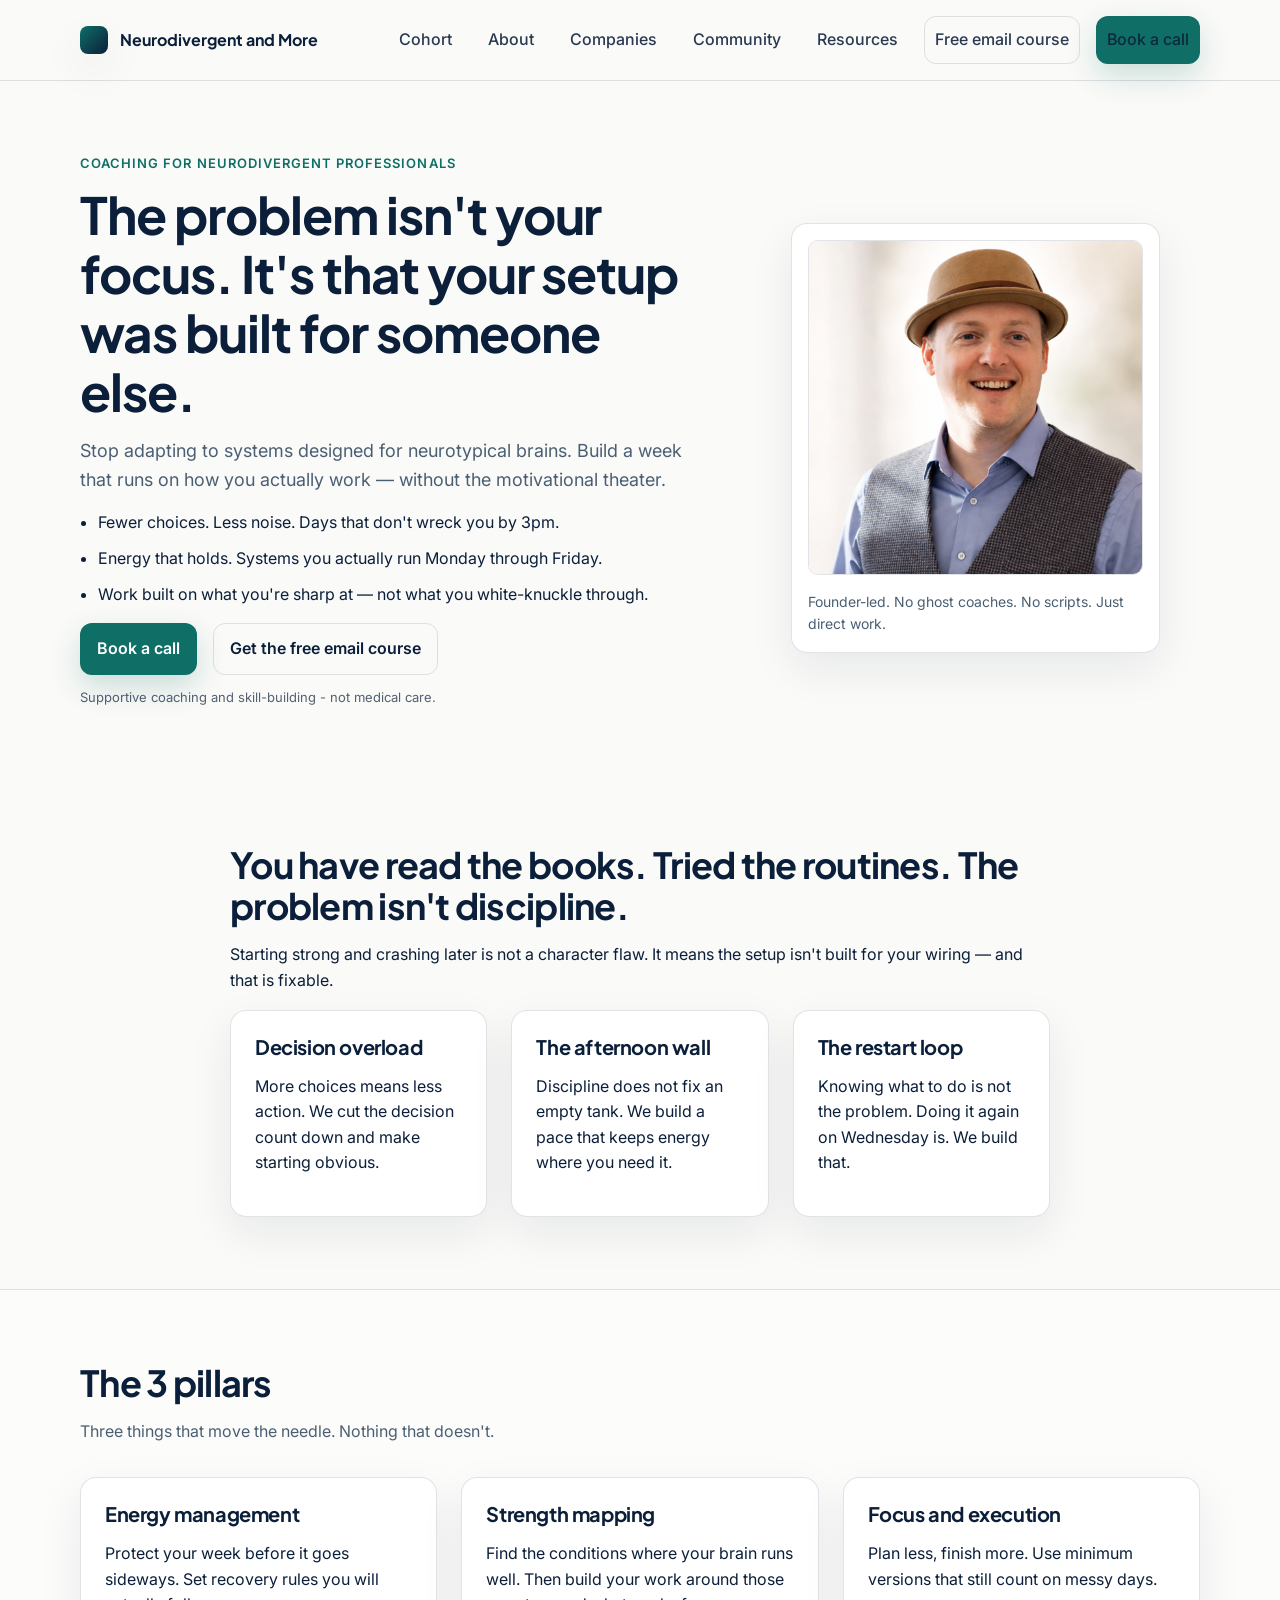
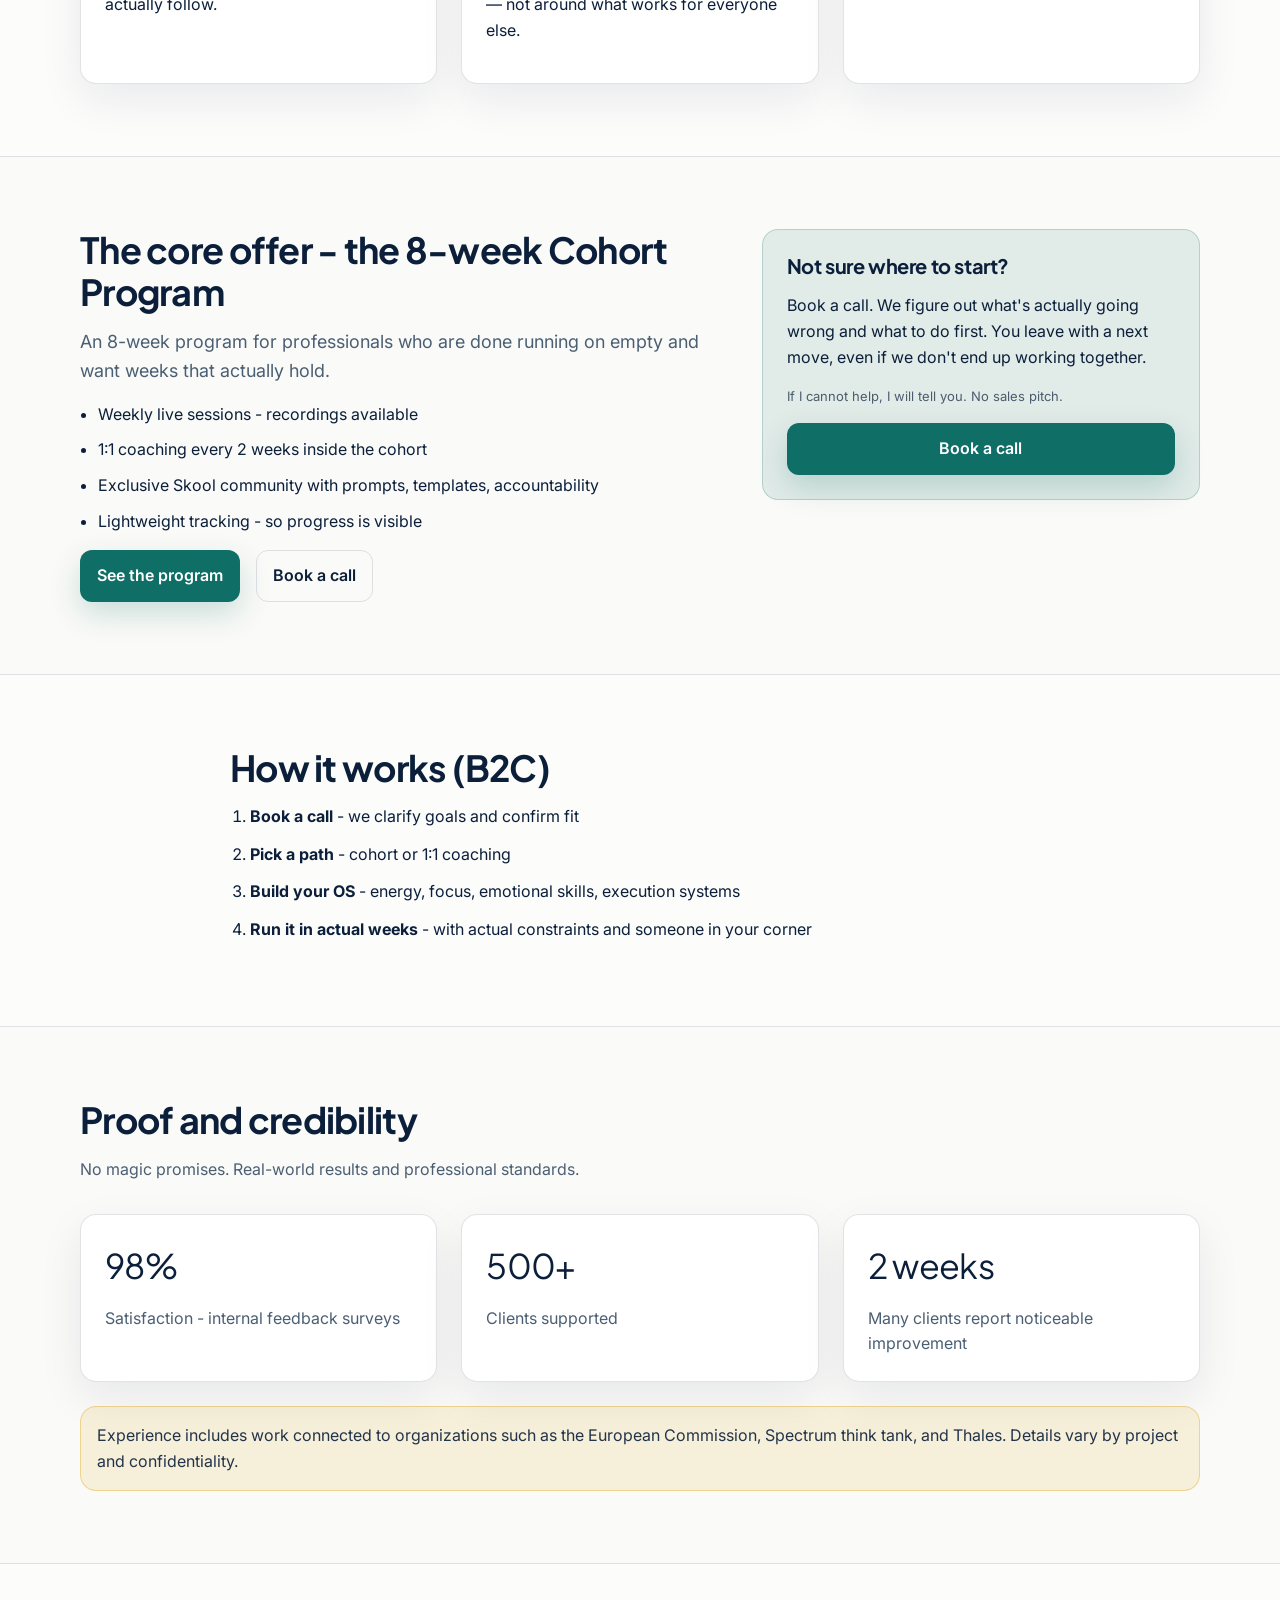
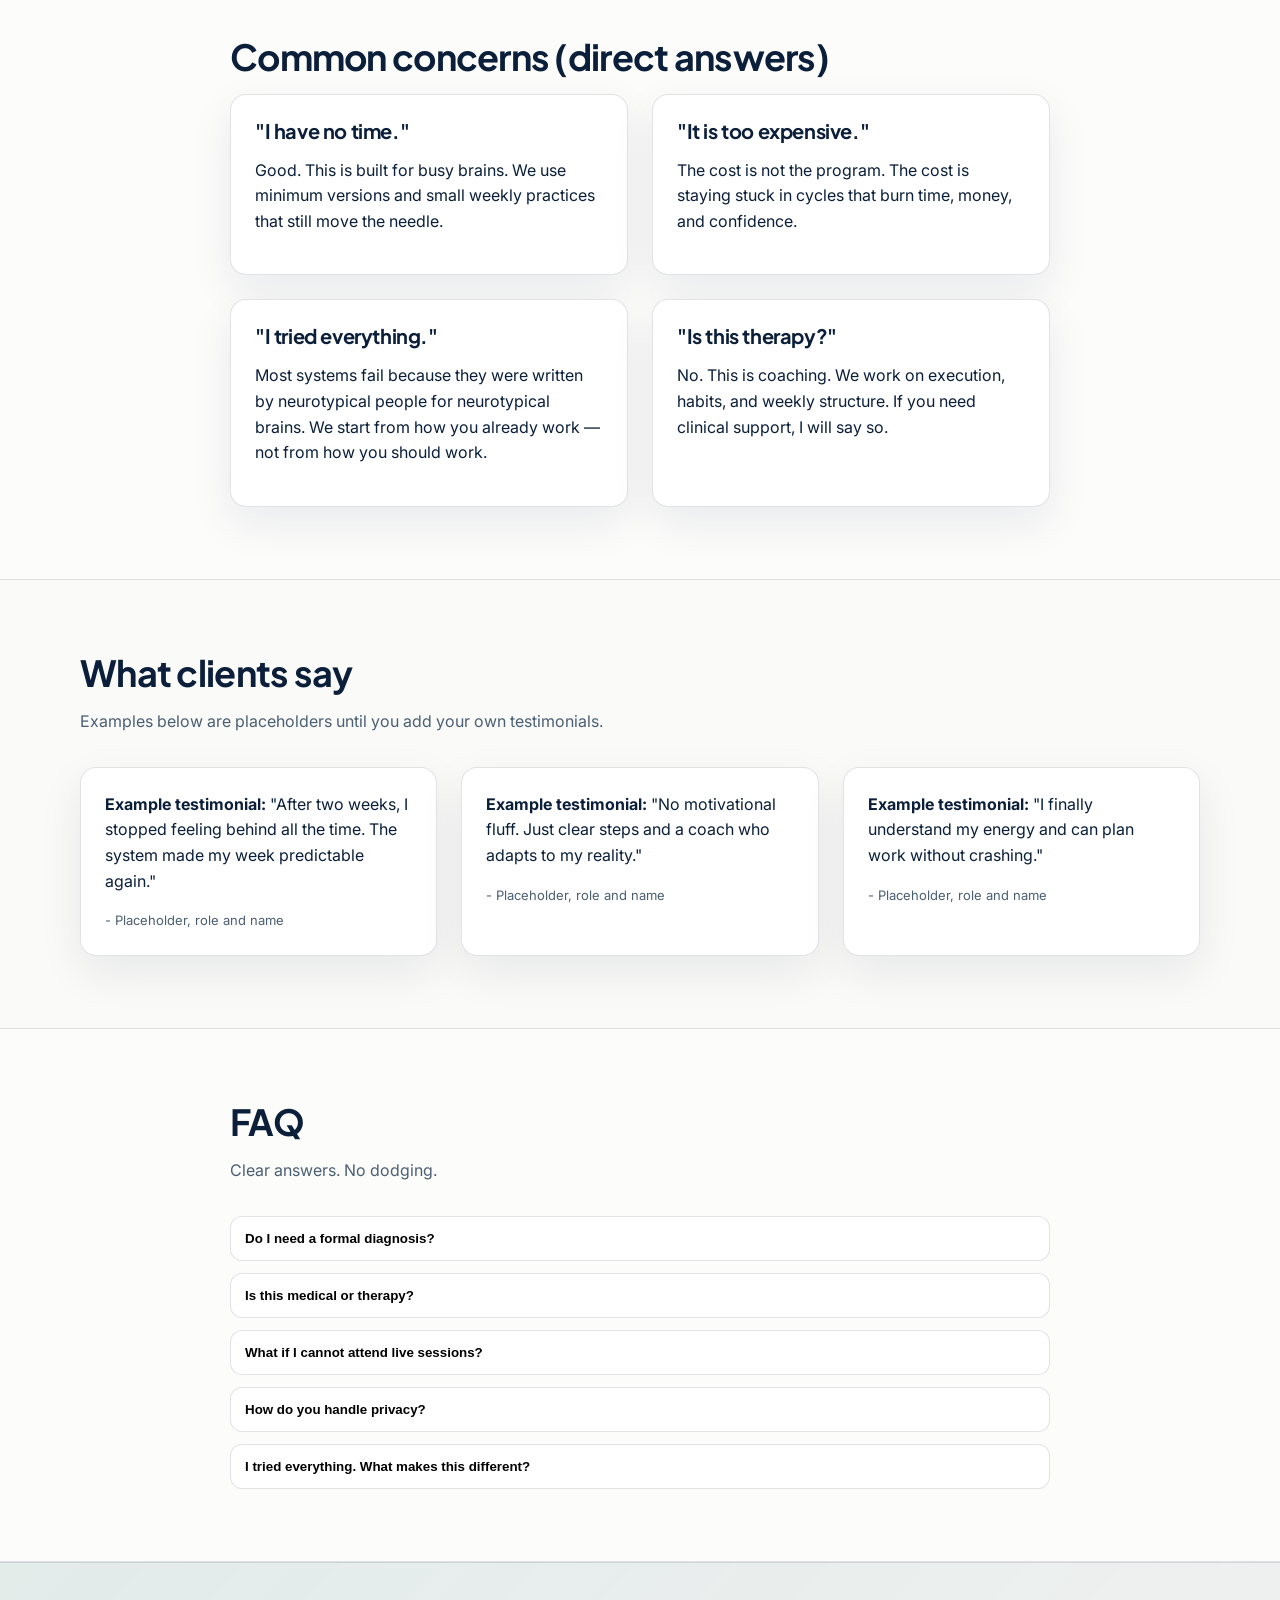
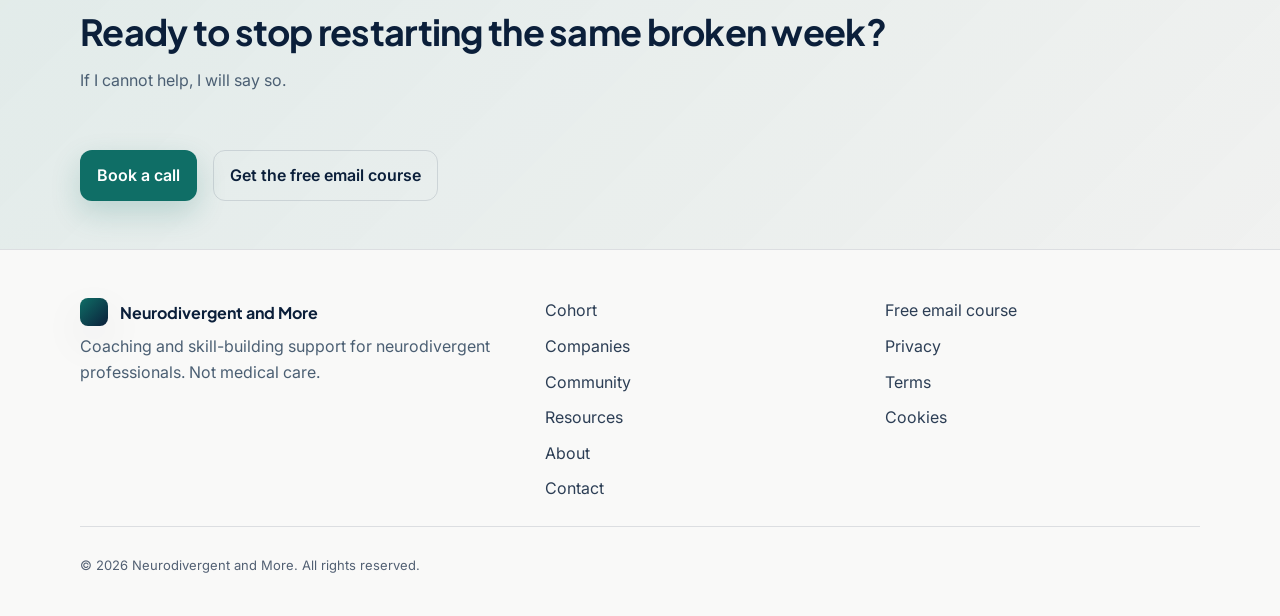
==== index.html @ ce0e028e "bad text" ====
<!doctype html>
<html lang="en">
<head>
  <meta charset="utf-8" />
  <meta name="viewport" content="width=device-width, initial-scale=1" />
  <title>Neurodivergent and More - Coaching for neurodivergent professionals who are done running on empty</title>
  <meta name="description" content="Coaching for neurodivergent professionals. Practical coaching for ADHD and neurodivergent professionals. Stop restarting the same broken week." />

  <meta property="og:title" content="Neurodivergent and More - Coaching for neurodivergent professionals who are done running on empty" />
  <meta property="og:description" content="Coaching for neurodivergent professionals. Practical coaching for ADHD and neurodivergent professionals. Stop restarting the same broken week." />
  <meta property="og:type" content="website" />
  <meta property="og:url" content="https://YOUR_BRAND_DOMAIN.com/" />
  <meta property="og:image" content="https://YOUR_BRAND_DOMAIN.com/assets/og-image.jpg" />

  <link rel="icon" href="/assets/favicon.ico" />
  <link rel="preconnect" href="https://fonts.googleapis.com" />
  <link rel="preconnect" href="https://fonts.gstatic.com" crossorigin />
  <link href="https://fonts.googleapis.com/css2?family=Inter:wght@400;500;600&family=Plus+Jakarta+Sans:wght@600;700&display=swap" rel="stylesheet" />
  <link rel="stylesheet" href="/assets/styles.css" />
  <meta name="keywords" content="neurodivergent coaching, ADHD coaching program, executive function coaching, neurodiversity at work" />
</head>

<body>
  <a class="skip-link" href="#main">Skip to content</a>
<header class="site-header">
    <nav class="nav container" aria-label="Primary">
      <a class="brand" href="/index.html">
        <span class="brand-mark" aria-hidden="true"></span>
        <span class="brand-text">Neurodivergent and More</span>
      </a>

      <button class="nav-toggle" type="button" aria-expanded="false" aria-controls="nav-menu">
        <span class="sr-only">Open menu</span>
        <span class="nav-toggle-bars" aria-hidden="true"></span>
      </button>

      <div class="nav-menu" id="nav-menu">
        <a  href="/program.html">Cohort</a>
        <a  href="/about.html">About</a>
        <a  href="/companies.html">Companies</a>
        <a  href="/community.html">Community</a>
        <a  href="/resources.html">Resources</a>
        <a class="btn btn-ghost" href="/free-course.html">Free email course</a>
        <a class="btn btn-primary" href="/contact.html">Book a call</a>
      </div>
    </nav>
  </header>

  <main id="main">
    <section class="hero">
      <div class="container hero-grid">
        <div class="hero-copy">
          <p class="eyebrow">Coaching for neurodivergent professionals</p>
          <h1>The problem isn't your focus. It's that your setup was built for someone else.</h1>
          <p class="lead">
            Stop adapting to systems designed for neurotypical brains.
Build a week that runs on how you actually work — without the motivational theater.
          </p>

          <ul class="checklist">
            <li>Fewer choices. Less noise. Days that don't wreck you by 3pm.</li>
            <li>Energy that holds. Systems you actually run Monday through Friday.</li>
            <li>Work built on what you're sharp at — not what you white-knuckle through.</li>
          </ul>

          <div class="cta-row">
            <a class="btn btn-primary" href="/contact.html">Book a call</a>
            <a class="btn btn-ghost" href="/free-course.html">Get the free email course</a>
          </div>

          <p class="fineprint">
            Supportive coaching and skill-building - not medical care.
          </p>
        </div>

        <div class="hero-media">
          <figure class="founder-card">
            <img src="/assets/founder.png" alt="Founder of Neurodivergent and More" loading="lazy" width="1200" height="900" />
            <figcaption>
              Founder-led. No ghost coaches. No scripts. Just direct work.
            </figcaption>
          </figure>
        </div>
      </div>
    </section>

    <section class="section">
      <div class="container narrow">
        <h2>You have read the books. Tried the routines. The problem isn't discipline.</h2>
        <p>
          Starting strong and crashing later is not a character flaw.
It means the setup isn't built for your wiring — and that is fixable.
        </p>

        <div class="grid-3">
          <div class="card">
            <h3>Decision overload</h3>
            <p>More choices means less action. We cut the decision count down and make starting obvious.</p>
          </div>
          <div class="card">
            <h3>The afternoon wall</h3>
            <p>Discipline does not fix an empty tank. We build a pace that keeps energy where you need it.</p>
          </div>
          <div class="card">
            <h3>The restart loop</h3>
            <p>Knowing what to do is not the problem. Doing it again on Wednesday is. We build that.</p>
          </div>
        </div>
      </div>
    </section>

    <section class="section alt">
      <div class="container">
        <div class="section-head">
          <h2>The 3 pillars</h2>
          <p class="muted">Three things that move the needle. Nothing that doesn't.</p>
        </div>

        <div class="grid-3">
          <div class="card">
            <h3>Energy management</h3>
            <p>Protect your week before it goes sideways. Set recovery rules you will actually follow.</p>
          </div>
          <div class="card">
            <h3>Strength mapping</h3>
            <p>Find the conditions where your brain runs well. Then build your work around those — not around what works for everyone else.</p>
          </div>
          <div class="card">
            <h3>Focus and execution</h3>
            <p>Plan less, finish more. Use minimum versions that still count on messy days.</p>
          </div>
        </div>
      </div>
    </section>

    <section class="section">
      <div class="container">
        <div class="split">
          <div>
            <h2>The core offer - the 8-week Cohort Program</h2>
            <p class="lead">
              An 8-week program for professionals who are done running on empty and want weeks that actually hold.
            </p>
            <ul class="bullets">
              <li>Weekly live sessions - recordings available</li>
              <li>1:1 coaching every 2 weeks inside the cohort</li>
              <li>Exclusive Skool community with prompts, templates, accountability</li>
              <li>Lightweight tracking - so progress is visible</li>
            </ul>
            <div class="cta-row">
              <a class="btn btn-primary" href="/program.html">See the program</a>
              <a class="btn btn-ghost" href="/contact.html">Book a call</a>
            </div>
          </div>

          <div class="callout">
            <h3>Not sure where to start?</h3>
            <p>
              Book a call. We figure out what's actually going wrong and what to do first. You leave with a next move, even if we don't end up working together.
            </p>
            <p class="fineprint">If I cannot help, I will tell you. No sales pitch.</p>
            <a class="btn btn-primary btn-full" href="/contact.html">Book a call</a>
          </div>
        </div>
      </div>
    </section>

    <section class="section alt">
      <div class="container narrow">
        <h2>How it works (B2C)</h2>
        <ol class="steps">
          <li><strong>Book a call</strong> - we clarify goals and confirm fit</li>
          <li><strong>Pick a path</strong> - cohort or 1:1 coaching</li>
          <li><strong>Build your OS</strong> - energy, focus, emotional skills, execution systems</li>
          <li><strong>Run it in actual weeks</strong> - with actual constraints and someone in your corner</li>
        </ol>
      </div>
    </section>

    <section class="section">
      <div class="container">
        <div class="section-head">
          <h2>Proof and credibility</h2>
          <p class="muted">No magic promises. Real-world results and professional standards.</p>
        </div>

        <div class="stats">
          <div class="stat">
            <div class="stat-number">98%</div>
            <div class="stat-label">Satisfaction - internal feedback surveys</div>
          </div>
          <div class="stat">
            <div class="stat-number">500+</div>
            <div class="stat-label">Clients supported</div>
          </div>
          <div class="stat">
            <div class="stat-number">2 weeks</div>
            <div class="stat-label">Many clients report noticeable improvement</div>
          </div>
        </div>

        <div class="notice">
          Experience includes work connected to organizations such as the European Commission, Spectrum think tank, and Thales.
          Details vary by project and confidentiality.
        </div>
      </div>
    </section>

    <section class="section alt">
      <div class="container narrow">
        <h2>Common concerns (direct answers)</h2>

        <div class="grid-2">
          <div class="card">
            <h3>"I have no time."</h3>
            <p>
              Good. This is built for busy brains. We use minimum versions and small weekly practices that still move the needle.
            </p>
          </div>
          <div class="card">
            <h3>"It is too expensive."</h3>
            <p>
              The cost is not the program. The cost is staying stuck in cycles that burn time, money, and confidence.
            </p>
          </div>
          <div class="card">
            <h3>"I tried everything."</h3>
            <p>
              Most systems fail because they were written by neurotypical people for neurotypical brains. We start from how you already work — not from how you should work.
            </p>
          </div>
          <div class="card">
            <h3>"Is this therapy?"</h3>
            <p>
              No. This is coaching. We work on execution, habits, and weekly structure. If you need clinical support, I will say so.
            </p>
          </div>
        </div>
      </div>
    </section>

    <section class="section">
      <div class="container">
        <div class="section-head">
          <h2>What clients say</h2>
          <p class="muted">Examples below are placeholders until you add your own testimonials.</p>
        </div>

        <div class="testimonials">
          <blockquote class="quote">
            <p><strong>Example testimonial:</strong> "After two weeks, I stopped feeling behind all the time. The system made my week predictable again."</p>
            <footer>- Placeholder, role and name</footer>
          </blockquote>
          <blockquote class="quote">
            <p><strong>Example testimonial:</strong> "No motivational fluff. Just clear steps and a coach who adapts to my reality."</p>
            <footer>- Placeholder, role and name</footer>
          </blockquote>
          <blockquote class="quote">
            <p><strong>Example testimonial:</strong> "I finally understand my energy and can plan work without crashing."</p>
            <footer>- Placeholder, role and name</footer>
          </blockquote>
        </div>
      </div>
    </section>

    <section class="section alt">
      <div class="container narrow">
        <div class="section-head">
          <h2>FAQ</h2>
          <p class="muted">Clear answers. No dodging.</p>
        </div>

        <div class="faq" data-accordion>
          <button class="faq-q" aria-expanded="false">
            Do I need a formal diagnosis?
          </button>
          <div class="faq-a" hidden>
            <p>No. If the challenges and patterns resonate, we can work with that. We focus on support, skills, and systems.</p>
          </div>

          <button class="faq-q" aria-expanded="false">
            Is this medical or therapy?
          </button>
          <div class="faq-a" hidden>
            <p>No. This is coaching and education. If you need clinical care, we will encourage you to work with a licensed professional.</p>
          </div>

          <button class="faq-q" aria-expanded="false">
            What if I cannot attend live sessions?
          </button>
          <div class="faq-a" hidden>
            <p>Recordings are available. You can still get support through the community and 1:1 sessions.</p>
          </div>

          <button class="faq-q" aria-expanded="false">
            How do you handle privacy?
          </button>
          <div class="faq-a" hidden>
            <p>We keep it simple: minimal data, clear consent, and respectful boundaries. See the Privacy Policy for details.</p>
          </div>

          <button class="faq-q" aria-expanded="false">
            I tried everything. What makes this different?
          </button>
          <div class="faq-a" hidden>
            <p>
              Most programs hand you a template. We start with how you already work, identify what's actually breaking down, and build around that.
            </p>
          </div>
        </div>
      </div>
    </section>

    <section class="cta-band">
      <div class="container cta-band-inner">
        <div>
          <h2>Ready to stop restarting the same broken week?</h2>
          <p class="muted">If I cannot help, I will say so.</p>
        </div>
        <div class="cta-row">
          <a class="btn btn-primary" href="/contact.html">Book a call</a>
          <a class="btn btn-ghost" href="/free-course.html">Get the free email course</a>
        </div>
      </div>
    </section>
  </main>

<footer class="site-footer">
    <div class="container footer-grid">
      <div>
        <div class="brand footer-brand">
          <span class="brand-mark" aria-hidden="true"></span>
          <span class="brand-text">Neurodivergent and More</span>
        </div>
        <p class="muted">Coaching and skill-building support for neurodivergent professionals. Not medical care.</p>
      </div>

      <div class="footer-links">
        <a href="/program.html">Cohort</a>
        <a href="/companies.html">Companies</a>
        <a href="/community.html">Community</a>
        <a href="/resources.html">Resources</a>
        <a href="/about.html">About</a>
        <a href="/contact.html">Contact</a>
      </div>

      <div class="footer-links">
        <a href="/free-course.html">Free email course</a>
        <a href="/legal/privacy.html">Privacy</a>
        <a href="/legal/terms.html">Terms</a>
        <a href="/legal/cookies.html">Cookies</a>
      </div>
    </div>

    <div class="container footer-bottom">
      <p class="fineprint">© <span id="year"></span> Neurodivergent and More. All rights reserved.</p>
    </div>
  </footer>

  <script src="/assets/main.js"></script>
</body>
</html>
---- assets/styles.css ----
:root{
  /* Option C - Founder-led minimal (no pink) */
  --bg: #FAFAF8;
  --surface: #FFFFFF;
  --text: #0B1F3A;
  --muted: #4B5F73;
  --border: rgba(11,31,58,0.12);
  --navy: #0B1F3A;
  --teal: #0F6E66;
  --amber: #DFA200;
  --shadow: 0 16px 44px rgba(11,31,58,0.08);

  --font-body: "Inter", system-ui, -apple-system, Segoe UI, Roboto, Arial, sans-serif;
  --font-head: "Plus Jakarta Sans", system-ui, -apple-system, Segoe UI, Roboto, Arial, sans-serif;

  --container: 1120px;
  --radius: 16px;
  --radius-sm: 12px;

  --space-1: 8px;
  --space-2: 12px;
  --space-3: 16px;
  --space-4: 24px;
  --space-5: 32px;
  --space-6: 48px;
  --space-7: 72px;
}

*{ box-sizing: border-box; }
html{ scroll-behavior: smooth; }
body{
  margin: 0;
  font-family: var(--font-body);
  color: var(--text);
  background: var(--bg);
  line-height: 1.6;
  overflow-x: hidden;
}

img{ max-width: 100%; height: auto; display: block; }
a{ color: inherit; text-decoration: none; }
a.link{ color: var(--teal); text-decoration: underline; text-underline-offset: 3px; }
a.link:hover{ opacity: 0.9; }

.container{
  width: min(var(--container), calc(100% - 2 * var(--space-4)));
  margin-inline: auto;
}

.narrow{
  width: min(820px, calc(100% - 2 * var(--space-4)));
}

.section{
  padding: var(--space-7) 0;
}

.section.alt{
  background: rgba(255,255,255,0.55);
  border-top: 1px solid var(--border);
  border-bottom: 1px solid var(--border);
}

.section-head{
  margin-bottom: var(--space-5);
}

h1, h2, h3{
  font-family: var(--font-head);
  letter-spacing: -0.02em;
  line-height: 1.15;
  margin: 0 0 var(--space-3);
}

h1{ font-size: clamp(34px, 4vw, 52px); }
h2{ font-size: clamp(26px, 3vw, 36px); }
h3{ font-size: 20px; }

p{ margin: 0 0 var(--space-3); }
.lead{ font-size: 18px; color: var(--muted); }
.muted{ color: var(--muted); }
.fineprint{ font-size: 13px; color: rgba(11,31,58,0.70); margin-top: var(--space-2); }
.eyebrow{
  font-size: 13px;
  font-weight: 600;
  letter-spacing: 0.08em;
  text-transform: uppercase;
  color: var(--teal);
  margin-bottom: var(--space-2);
}

.skip-link{
  position: absolute;
  left: -999px;
  top: 12px;
  background: var(--surface);
  padding: var(--space-2) var(--space-3);
  border-radius: var(--radius-sm);
  border: 1px solid var(--border);
  z-index: 9999;
}
.skip-link:focus{ left: 12px; }

.site-header{
  position: sticky;
  top: 0;
  z-index: 1000;
  background: rgba(250,250,248,0.92);
  backdrop-filter: blur(10px);
  border-bottom: 1px solid var(--border);
}

.nav{
  display: flex;
  align-items: center;
  justify-content: space-between;
  padding: var(--space-3) 0;
  gap: var(--space-3);
}

.brand{
  display: inline-flex;
  align-items: center;
  gap: var(--space-2);
  font-weight: 700;
}

.brand-mark{
  width: 28px;
  height: 28px;
  border-radius: 8px;
  background: linear-gradient(135deg, var(--teal), var(--navy));
  box-shadow: var(--shadow);
}

.brand-text{
  font-family: var(--font-head);
}

.nav-menu{
  display: flex;
  align-items: center;
  gap: var(--space-3);
}

.nav-menu a{
  padding: 10px 10px;
  border-radius: 12px;
  color: rgba(11,31,58,0.88);
  font-weight: 500;
}

.nav-menu a[aria-current="page"]{
  background: rgba(15,110,102,0.10);
  color: var(--navy);
}

.nav-menu a:hover{ background: rgba(11,31,58,0.06); }

.nav-toggle{
  display: none;
  border: 1px solid var(--border);
  background: var(--surface);
  border-radius: 12px;
  padding: 10px 12px;
  cursor: pointer;
}

.nav-toggle-bars{
  width: 18px;
  height: 12px;
  display: inline-block;
  background:
    linear-gradient(var(--navy), var(--navy)) 0 0/100% 2px,
    linear-gradient(var(--navy), var(--navy)) 0 50%/100% 2px,
    linear-gradient(var(--navy), var(--navy)) 0 100%/100% 2px;
  background-repeat: no-repeat;
}

.sr-only{
  position: absolute;
  width: 1px;
  height: 1px;
  padding: 0;
  margin: -1px;
  overflow: hidden;
  clip: rect(0,0,0,0);
  border: 0;
}

.btn{
  display: inline-flex;
  align-items: center;
  justify-content: center;
  gap: 10px;
  border-radius: 12px;
  padding: 12px 16px;
  font-weight: 600;
  border: 1px solid transparent;
  cursor: pointer;
  white-space: nowrap;
  min-height: 44px;
}

.btn-primary{
  background: var(--teal);
  color: white;
  box-shadow: 0 12px 30px rgba(15,110,102,0.20);
}

.btn-primary:hover{ filter: brightness(0.98); }
.btn-primary:focus{ outline: 3px solid rgba(223,162,0,0.35); outline-offset: 2px; }

.btn-ghost{
  background: transparent;
  border-color: var(--border);
}

.btn-ghost:hover{ background: rgba(11,31,58,0.06); }
.btn-full{ width: 100%; }

.hero{
  padding: var(--space-7) 0 var(--space-6);
}

.hero-grid{
  display: grid;
  grid-template-columns: 1.25fr 0.9fr;
  gap: var(--space-6);
  align-items: center;
}

.hero-copy h1{ margin-bottom: var(--space-3); }

.cta-row{
  display: flex;
  flex-wrap: wrap;
  gap: var(--space-3);
  align-items: center;
  margin-top: var(--space-3);
}

.cta-row.center{ justify-content: center; }

.hero-media{
  display: flex;
  justify-content: center;
}

.founder-card{
  background: var(--surface);
  border: 1px solid var(--border);
  border-radius: var(--radius);
  padding: var(--space-3);
  box-shadow: var(--shadow);
  max-width: 420px;
}

.founder-card img{
  border-radius: calc(var(--radius) - 6px);
  border: 1px solid var(--border);
}

.founder-card figcaption{
  margin-top: var(--space-3);
  color: var(--muted);
  font-size: 14px;
}

.page-hero{
  padding: var(--space-6) 0;
}

.grid-2{
  display: grid;
  grid-template-columns: repeat(2, 1fr);
  gap: var(--space-4);
}

.grid-3{
  display: grid;
  grid-template-columns: repeat(3, 1fr);
  gap: var(--space-4);
}

.card{
  background: var(--surface);
  border: 1px solid var(--border);
  border-radius: var(--radius);
  padding: var(--space-4);
  box-shadow: var(--shadow);
}

.callout{
  background: rgba(15,110,102,0.10);
  border: 1px solid rgba(15,110,102,0.22);
  border-radius: var(--radius);
  padding: var(--space-4);
}

.callout.media{
  display: grid;
  grid-template-columns: 96px 1fr;
  gap: var(--space-3);
  align-items: center;
}
.callout.media img{
  border-radius: 16px;
  border: 1px solid var(--border);
}

.notice{
  background: rgba(223,162,0,0.12);
  border: 1px solid rgba(223,162,0,0.35);
  color: rgba(11,31,58,0.90);
  border-radius: var(--radius);
  padding: var(--space-3);
  margin-top: var(--space-4);
}

.checklist, .bullets{
  padding-left: 18px;
  margin: var(--space-3) 0 0;
}
.checklist li, .bullets li{
  margin: 0 0 10px;
}

.steps{
  margin: var(--space-3) 0 0;
  padding-left: 20px;
}
.steps li{ margin-bottom: 12px; }

.split{
  display: grid;
  grid-template-columns: 1.2fr 0.8fr;
  gap: var(--space-4);
  align-items: start;
}

.stats{
  display: grid;
  grid-template-columns: repeat(3, 1fr);
  gap: var(--space-4);
  margin-top: var(--space-4);
}

.stat{
  background: var(--surface);
  border: 1px solid var(--border);
  border-radius: var(--radius);
  padding: var(--space-4);
  box-shadow: var(--shadow);
}

.stat-number{
  font-family: var(--font-head);
  font-size: 34px;
  letter-spacing: -0.02em;
}

.stat-label{
  color: var(--muted);
  margin-top: var(--space-2);
}

.testimonials{
  display: grid;
  grid-template-columns: repeat(3, 1fr);
  gap: var(--space-4);
}

.quote{
  background: var(--surface);
  border: 1px solid var(--border);
  border-radius: var(--radius);
  padding: var(--space-4);
  box-shadow: var(--shadow);
  margin: 0;
}
.quote footer{
  margin-top: var(--space-3);
  color: var(--muted);
  font-size: 13px;
}

.faq{
  display: grid;
  gap: var(--space-2);
}

.faq-q{
  width: 100%;
  text-align: left;
  background: var(--surface);
  border: 1px solid var(--border);
  border-radius: var(--radius-sm);
  padding: 14px 14px;
  cursor: pointer;
  font-weight: 600;
  min-height: 44px;
}

.faq-q:hover{ background: rgba(11,31,58,0.03); }

.faq-a{
  background: rgba(255,255,255,0.75);
  border: 1px solid var(--border);
  border-radius: var(--radius-sm);
  padding: 14px 14px;
}

.roadmap{
  display: grid;
  grid-template-columns: repeat(2, 1fr);
  gap: var(--space-4);
}

.roadmap-item{
  background: var(--surface);
  border: 1px solid var(--border);
  border-radius: var(--radius);
  padding: var(--space-4);
  box-shadow: var(--shadow);
}

.chips{
  display: flex;
  flex-wrap: wrap;
  gap: 10px;
}
.chip{
  display: inline-flex;
  border: 1px solid var(--border);
  background: rgba(255,255,255,0.70);
  padding: 8px 12px;
  border-radius: 999px;
  font-size: 14px;
  color: rgba(11,31,58,0.85);
}

.embed-box{
  border: 1px dashed rgba(11,31,58,0.35);
  background: rgba(255,255,255,0.65);
  border-radius: var(--radius);
  padding: var(--space-4);
  min-height: 220px;
}

.form{
  display: grid;
  gap: var(--space-3);
}

label{
  display: grid;
  gap: 8px;
  font-weight: 600;
}

input, textarea, select{
  font: inherit;
  padding: 12px 12px;
  border-radius: 12px;
  border: 1px solid var(--border);
  background: white;
}

input:focus, textarea:focus, select:focus{
  outline: 3px solid rgba(15,110,102,0.25);
  outline-offset: 2px;
}

.cta-band{
  padding: var(--space-6) 0;
  background: linear-gradient(135deg, rgba(15,110,102,0.10), rgba(11,31,58,0.04));
  border-top: 1px solid var(--border);
}

.cta-band-inner{
  display: flex;
  align-items: center;
  justify-content: space-between;
  gap: var(--space-4);
  flex-wrap: wrap;
}

.site-footer{
  padding: var(--space-6) 0 var(--space-4);
  border-top: 1px solid var(--border);
  background: rgba(250,250,248,0.70);
}

.footer-grid{
  display: grid;
  grid-template-columns: 1.4fr 1fr 1fr;
  gap: var(--space-4);
  align-items: start;
}

.footer-links{
  display: grid;
  gap: 10px;
}

.footer-links a{
  color: rgba(11,31,58,0.86);
}
.footer-links a:hover{ text-decoration: underline; text-underline-offset: 3px; }

.footer-bottom{
  margin-top: var(--space-4);
  padding-top: var(--space-3);
  border-top: 1px solid var(--border);
}

.prose h2{ margin-top: var(--space-5); }
.prose ul{ padding-left: 20px; }
.prose li{ margin-bottom: 10px; }

/* Responsive */
@media (max-width: 980px){
  .hero-grid{ grid-template-columns: 1fr; }
  .split{ grid-template-columns: 1fr; }
  .grid-3{ grid-template-columns: 1fr; }
  .testimonials{ grid-template-columns: 1fr; }
  .stats{ grid-template-columns: 1fr; }
  .roadmap{ grid-template-columns: 1fr; }
  .grid-2{ grid-template-columns: 1fr; }
  .footer-grid{ grid-template-columns: 1fr; }
  .callout.media{ grid-template-columns: 72px 1fr; }
}

@media (max-width: 860px){
  .nav-toggle{ display: inline-flex; }
  .nav{
    position: relative;
  }
  .nav-menu{
    position: absolute;
    right: 0;
    left: 0;
    top: 64px;
    width: calc(100% - 2 * var(--space-4));
    margin: 0 var(--space-4);
    background: var(--surface);
    border: 1px solid var(--border);
    border-radius: var(--radius);
    padding: var(--space-3);
    box-shadow: var(--shadow);
    display: none;
    flex-direction: column;
    align-items: stretch;
    gap: 8px;
    max-height: calc(100vh - 96px);
    overflow: auto;
    -webkit-overflow-scrolling: touch;
  }
  .nav-menu.open{ display: flex; }
  .nav-menu a{ padding: 12px 12px; }
  .nav-menu a.btn{ text-align: center; }
}

/* Reduce motion */
@media (prefers-reduced-motion: reduce){
  html{ scroll-behavior: auto; }
}

/* ---------- Mobile-first upgrades ---------- */
@media (max-width: 560px){
  .hero{ padding: var(--space-6) 0 var(--space-5); }
  .page-hero{ padding: var(--space-5) 0; }
  .section{ padding: var(--space-6) 0; }

  h1{ font-size: clamp(30px, 8vw, 40px); line-height: 1.12; }
  h2{ font-size: clamp(22px, 6vw, 30px); line-height: 1.18; }
  .lead{ font-size: 16px; }

  .cta-row{
    flex-direction: column;
    align-items: stretch;
  }
  .cta-row .btn{ width: 100%; }

  .founder-card{ max-width: 100%; }
  .founder-card img{
    aspect-ratio: 4 / 3;
    object-fit: cover;
  }

  .card, .stat, .quote, .callout, .roadmap-item{ padding: 18px; }
  .embed-box{ min-height: 180px; padding: 18px; }
  .footer-links{ gap: 12px; }
}

/* Stronger focus for accessibility */
a:focus, button:focus, input:focus, textarea:focus, select:focus{
  outline: 3px solid rgba(223,162,0,0.35);
  outline-offset: 2px;
}
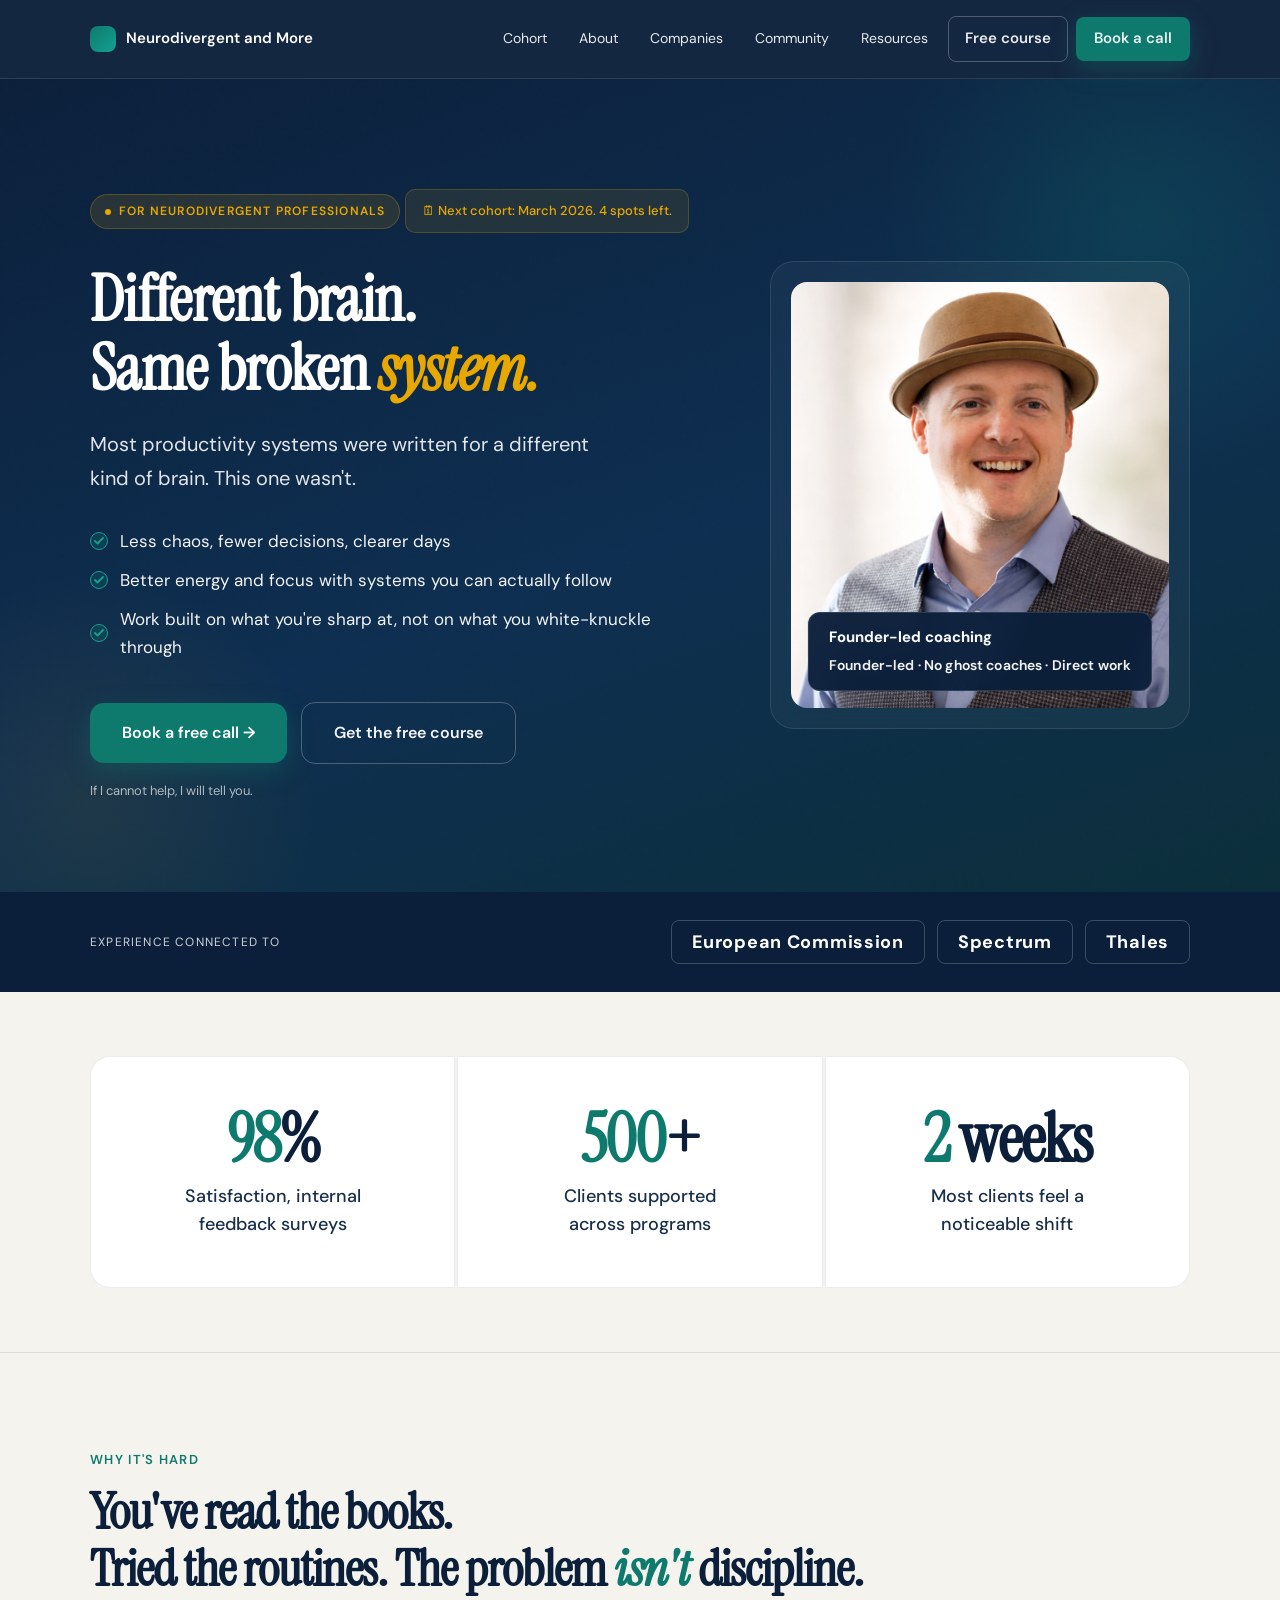
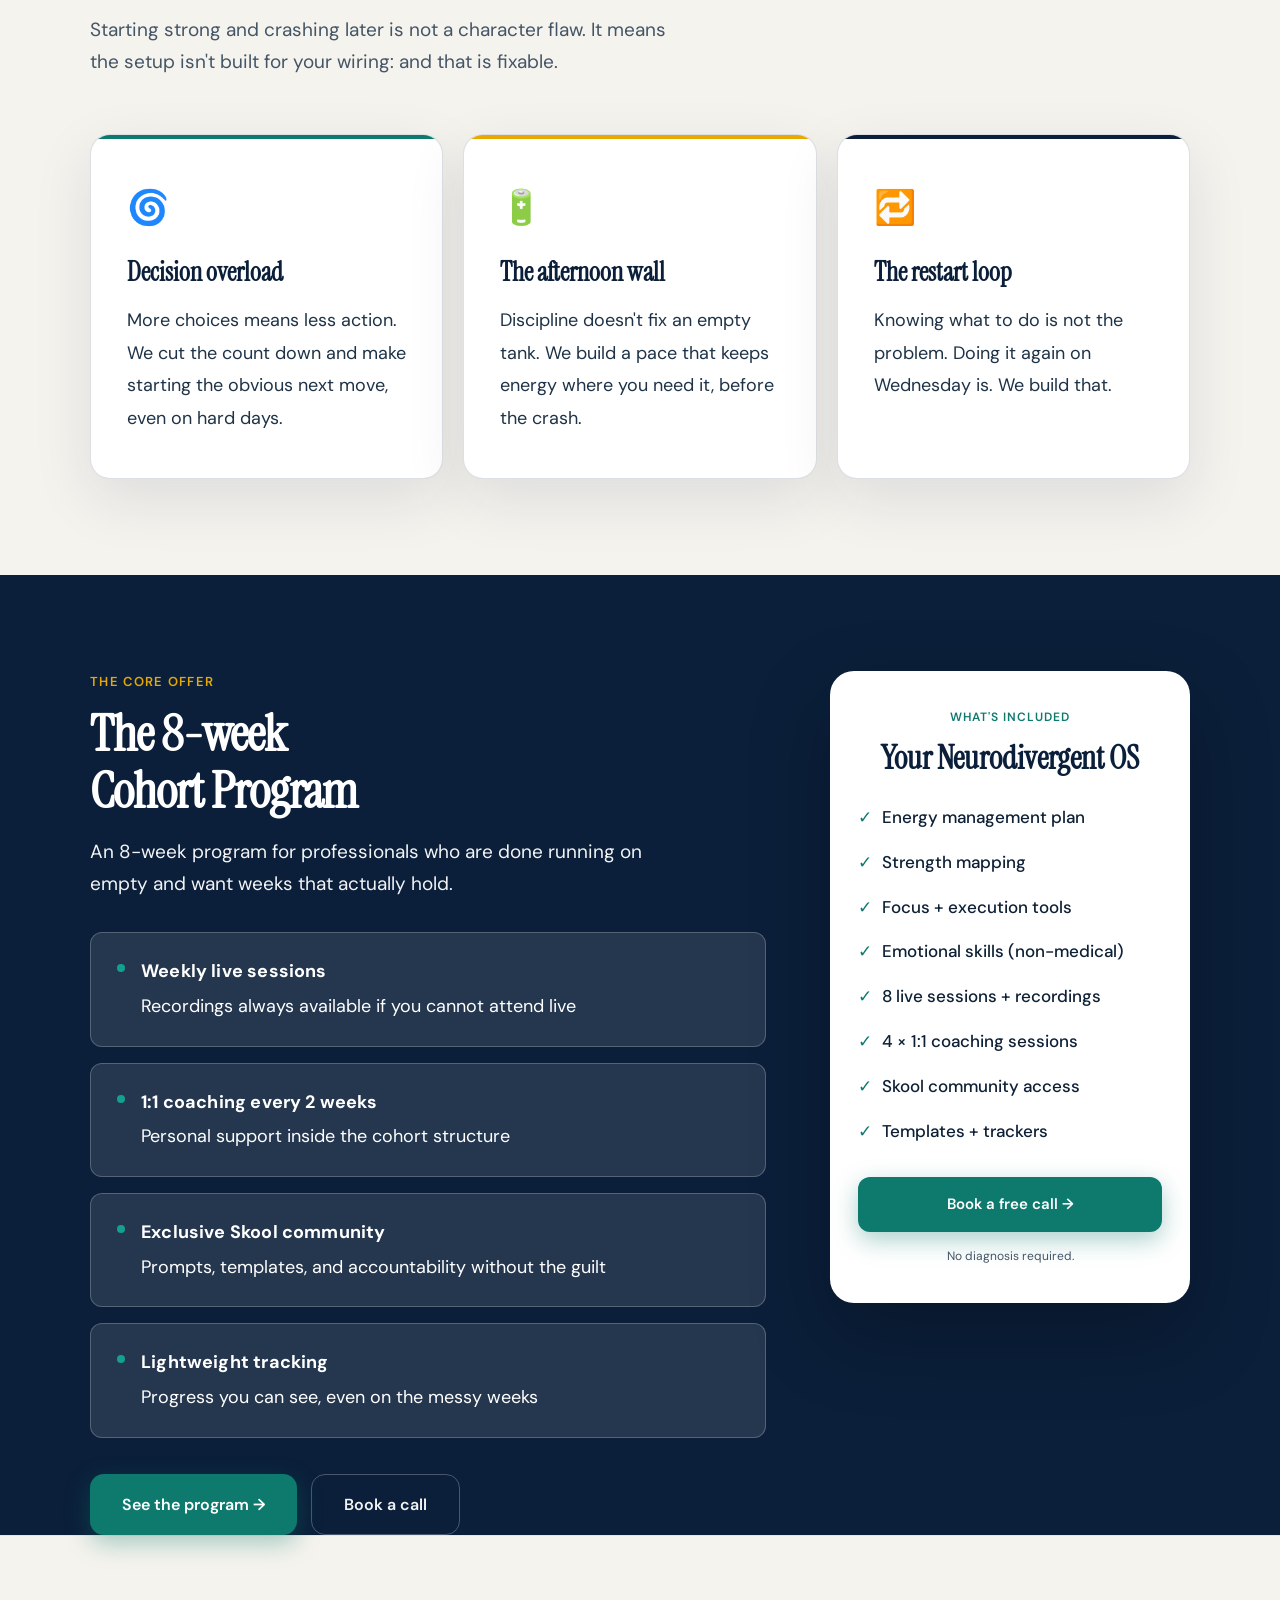
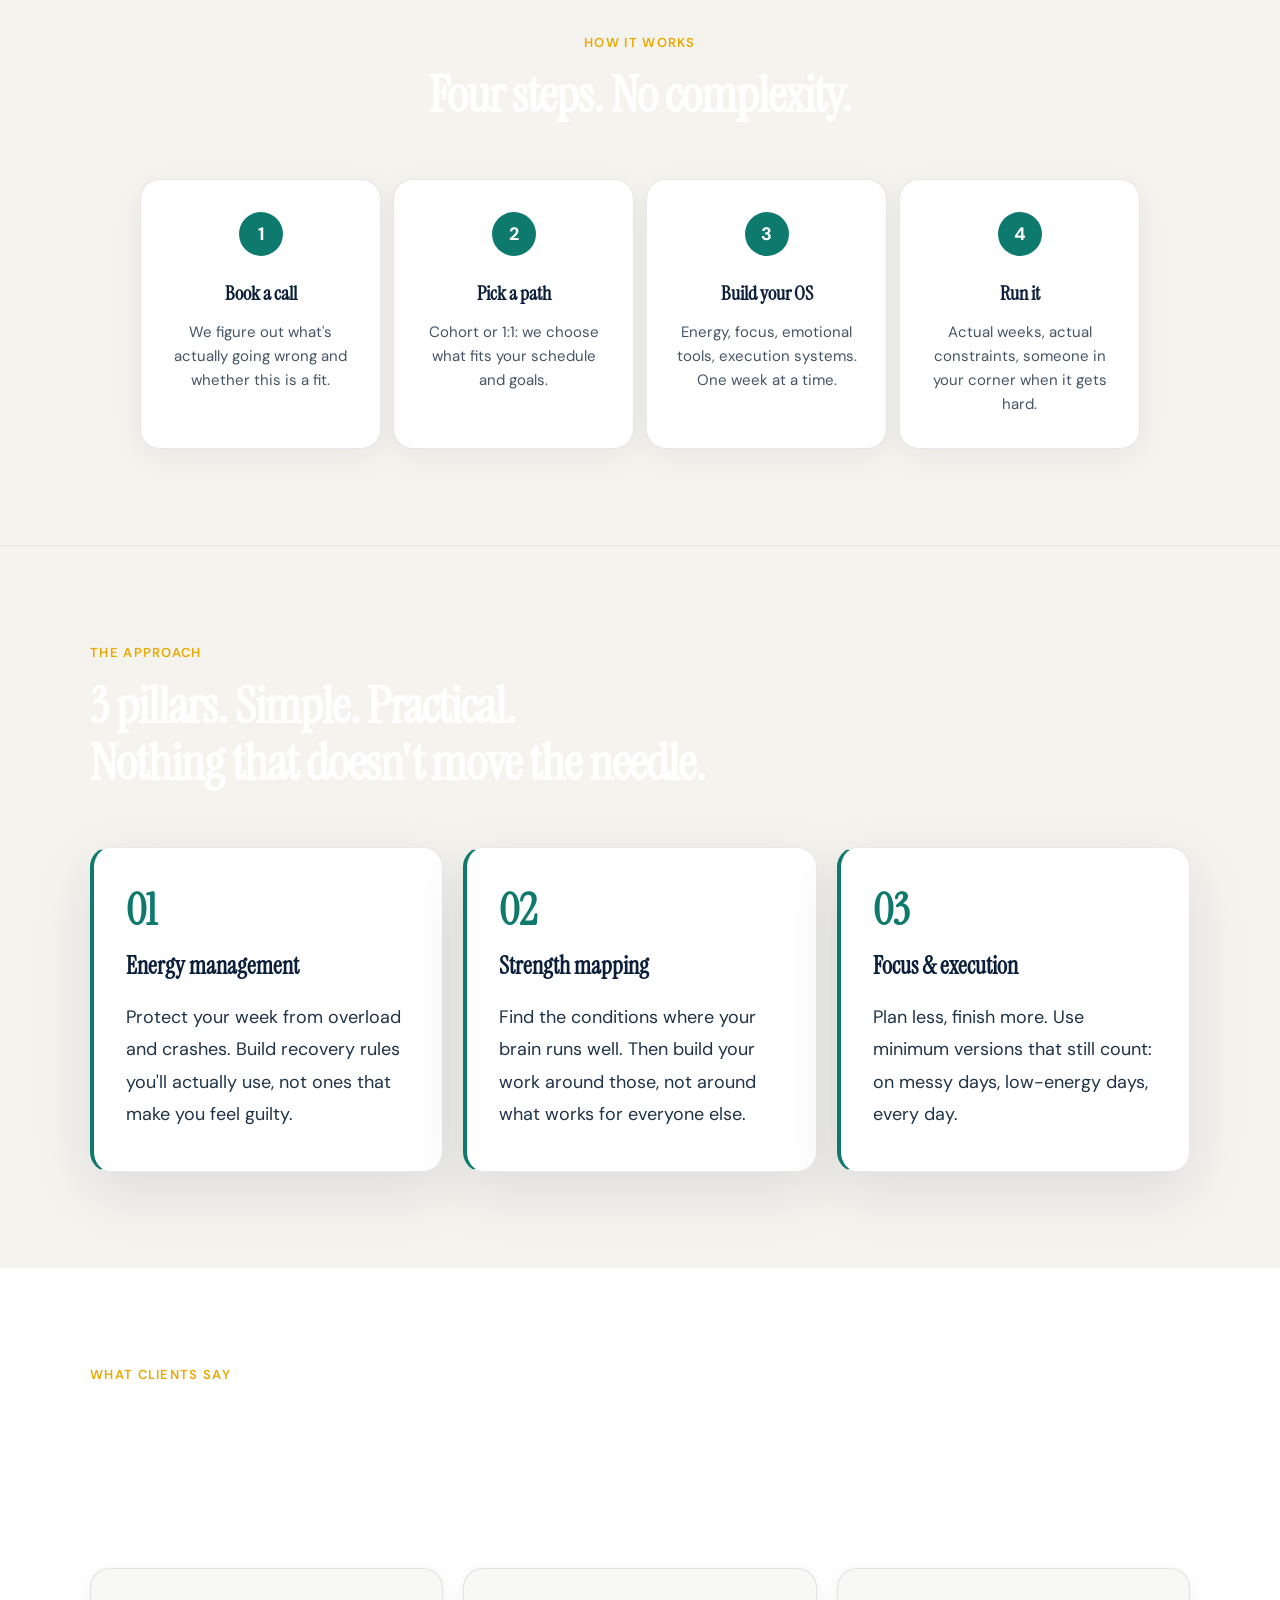
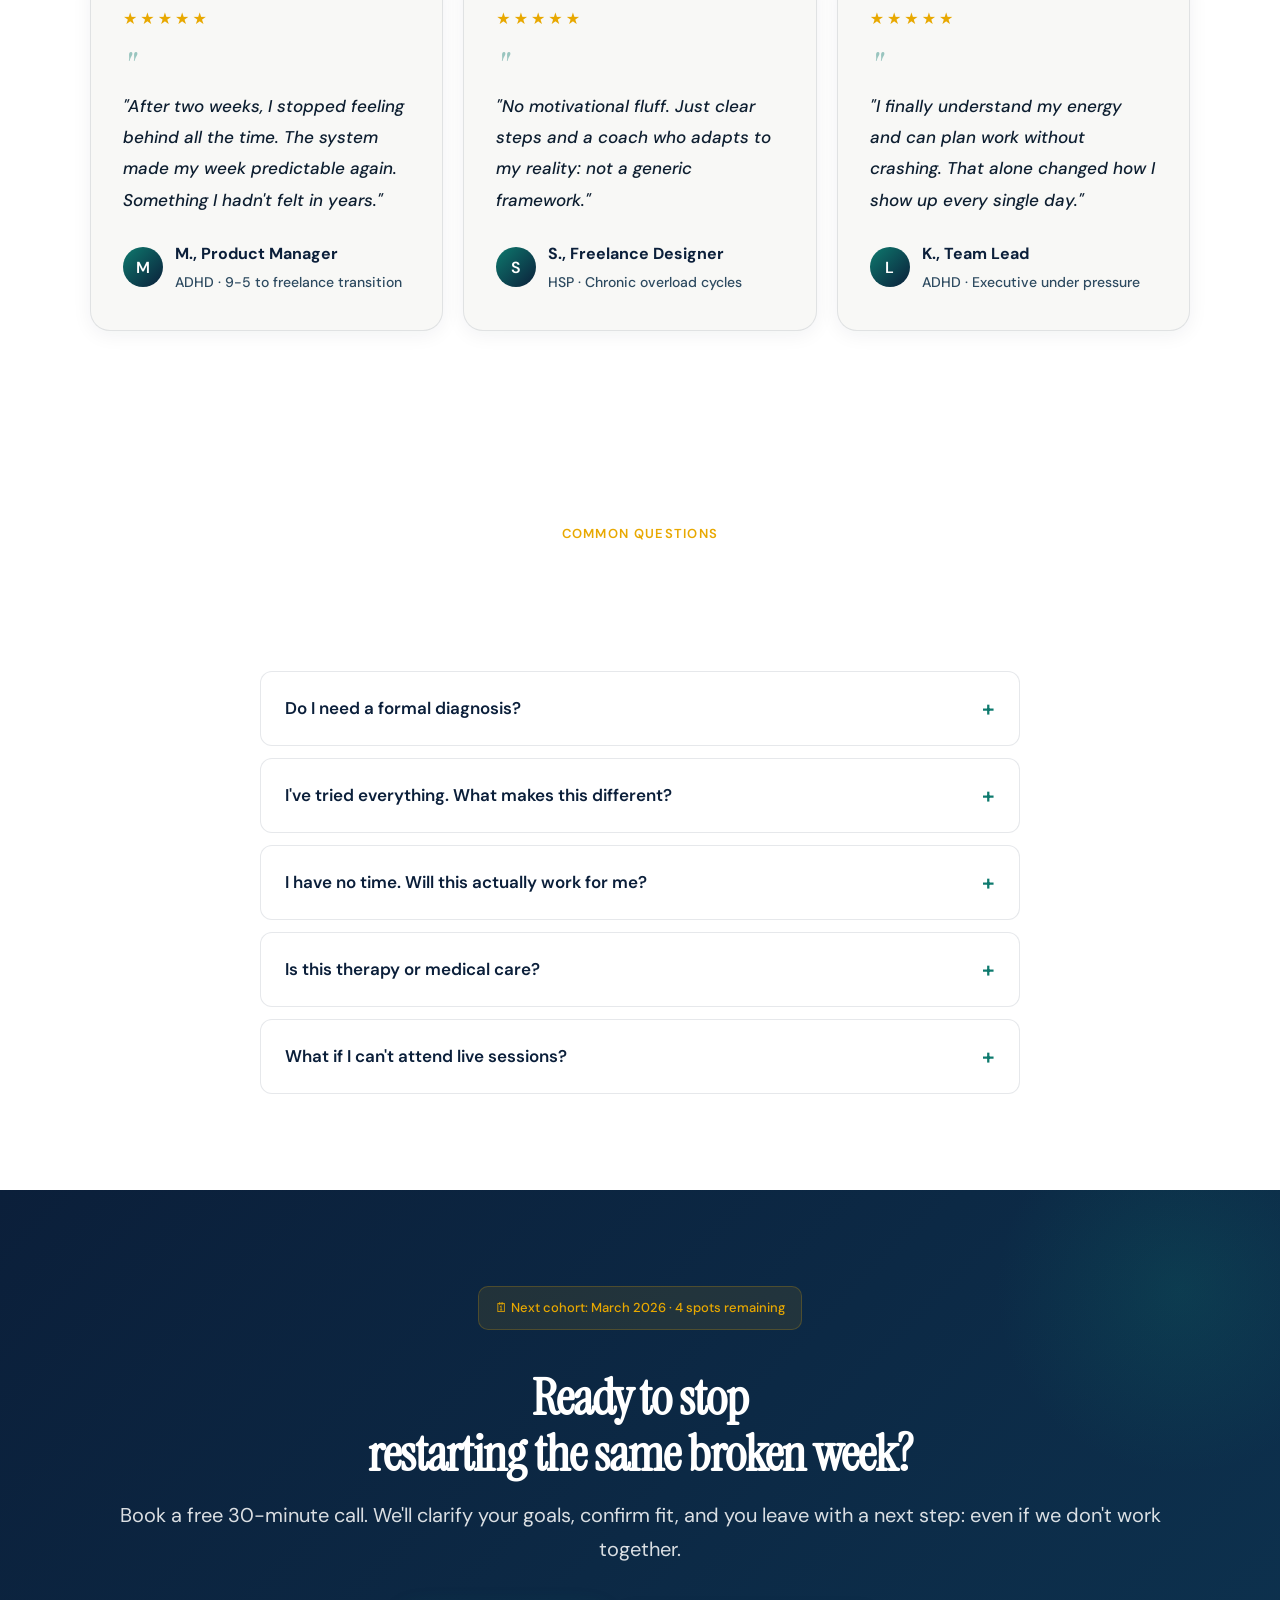
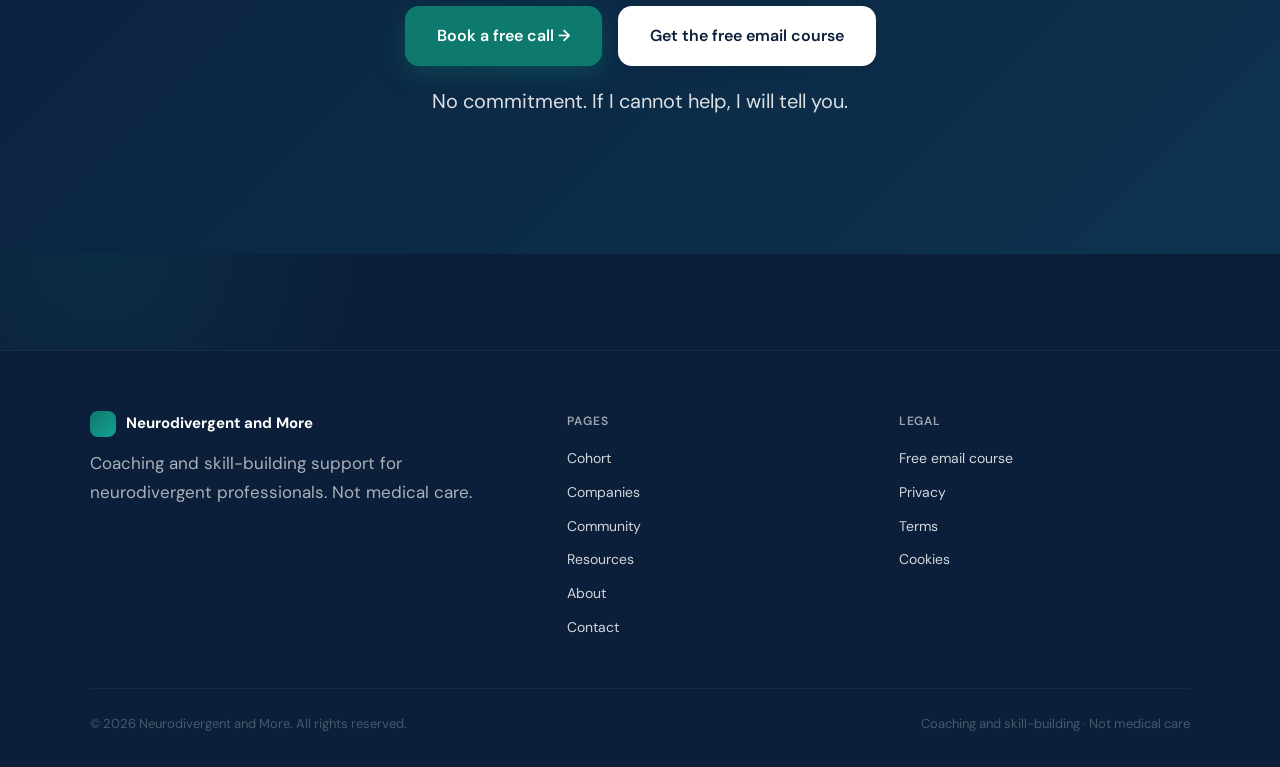
==== commit 6d1213bd: "text et design rectified" ====
--- a/index.html
+++ b/index.html
@@ -3,105 +3,1121 @@
 <head>
   <meta charset="utf-8" />
   <meta name="viewport" content="width=device-width, initial-scale=1" />
-  <title>Neurodivergent and More - Coaching for neurodivergent professionals who are done running on empty</title>
-  <meta name="description" content="Coaching for neurodivergent professionals. Practical coaching for ADHD and neurodivergent professionals. Stop restarting the same broken week." />
-
-  <meta property="og:title" content="Neurodivergent and More - Coaching for neurodivergent professionals who are done running on empty" />
-  <meta property="og:description" content="Coaching for neurodivergent professionals. Practical coaching for ADHD and neurodivergent professionals. Stop restarting the same broken week." />
-  <meta property="og:type" content="website" />
-  <meta property="og:url" content="https://YOUR_BRAND_DOMAIN.com/" />
-  <meta property="og:image" content="https://YOUR_BRAND_DOMAIN.com/assets/og-image.jpg" />
-
-  <link rel="icon" href="/assets/favicon.ico" />
+  <title>Neurodivergent and More: Stop restarting the same broken week</title>
+  <meta name="description" content="Practical coaching for ADHD and neurodivergent professionals. Stop restarting the same broken week." />
   <link rel="preconnect" href="https://fonts.googleapis.com" />
   <link rel="preconnect" href="https://fonts.gstatic.com" crossorigin />
-  <link href="https://fonts.googleapis.com/css2?family=Inter:wght@400;500;600&family=Plus+Jakarta+Sans:wght@600;700&display=swap" rel="stylesheet" />
-  <link rel="stylesheet" href="/assets/styles.css" />
-  <meta name="keywords" content="neurodivergent coaching, ADHD coaching program, executive function coaching, neurodiversity at work" />
+  <link href="https://fonts.googleapis.com/css2?family=Instrument+Serif:ital@0;1&family=DM+Sans:wght@400;500;600&display=swap" rel="stylesheet" />
+
+  <style>
+    /* ── Fineprint global override: readable on all pages ── */
+    .fineprint {
+      font-size: 14px !important;
+      color: #445566 !important;
+      line-height: 1.55;
+      margin-top: 12px;
+    }
+    .site-footer .fineprint {
+      font-size: 13px !important;
+      color: rgba(255,255,255,0.70) !important;
+    }
+
+    /* ============================================================
+       CSS VARIABLES & RESET
+    ============================================================ */
+    :root {
+      --navy:   #0B1F3A;
+      --navy2:  #0d2647;
+      --teal:   #0E7A6E;
+      --teal-light: #13a090;
+      --amber:  #E8A800;
+      --cream:  #FFFFFF;
+      --white:  #FFFFFF;
+      --muted:  #445566;
+      --border: rgba(255,255,255,0.10);
+      --border-light: rgba(11,31,58,0.10);
+
+      --font-serif: 'Instrument Serif', Georgia, serif;
+      --font-sans:  'DM Sans', system-ui, sans-serif;
+      --radius: 20px;
+      --radius-sm: 12px;
+      --shadow-card: 0 20px 60px rgba(11,31,58,0.10);
+      --shadow-btn:  0 8px 24px rgba(14,122,110,0.35);
+    }
+
+    *, *::before, *::after { box-sizing: border-box; margin: 0; padding: 0; }
+    html { scroll-behavior: smooth; }
+
+    body {
+      font-family: var(--font-sans);
+      background: var(--cream);
+      color: var(--navy);
+      font-size: 17px;
+      line-height: 1.7;
+      overflow-x: hidden;
+    }
+
+    img { max-width: 100%; height: auto; display: block; }
+    a   { color: inherit; text-decoration: none; }
+
+    .container {
+      width: min(1100px, calc(100% - 48px));
+      margin-inline: auto;
+    }
+
+    /* ============================================================
+       NAV
+    ============================================================ */
+    .nav-wrap {
+      position: sticky;
+      top: 0;
+      z-index: 100;
+      background: rgba(11,31,58,0.96);
+      backdrop-filter: blur(12px);
+      border-bottom: 1px solid var(--border);
+    }
+
+    nav {
+      display: flex;
+      align-items: center;
+      justify-content: space-between;
+      padding: 16px 0;
+      gap: 16px;
+    }
+
+    .nav-brand {
+      display: flex;
+      align-items: center;
+      gap: 10px;
+      color: var(--white);
+      font-weight: 600;
+      font-size: 15px;
+    }
+
+    .nav-dot {
+      width: 26px; height: 26px;
+      border-radius: 8px;
+      background: linear-gradient(135deg, var(--teal), var(--teal-light));
+    }
+
+    .nav-links {
+      display: flex;
+      align-items: center;
+      gap: 8px;
+    }
+
+    .nav-links a {
+      color: rgba(255,255,255,0.90);
+      font-size: 14px;
+      padding: 8px 12px;
+      border-radius: 8px;
+      transition: color 0.2s, background 0.2s;
+    }
+    .nav-links a:hover { color: var(--white); background: rgba(255,255,255,0.07); }
+
+    .btn {
+      display: inline-flex;
+      align-items: center;
+      justify-content: center;
+      gap: 8px;
+      padding: 12px 22px;
+      border-radius: var(--radius-sm);
+      font-family: var(--font-sans);
+      font-weight: 600;
+      font-size: 15px;
+      cursor: pointer;
+      border: none;
+      transition: transform 0.15s, box-shadow 0.15s, filter 0.15s;
+      white-space: nowrap;
+    }
+
+    .btn-primary {
+      background: var(--teal);
+      color: var(--white);
+      box-shadow: var(--shadow-btn);
+    }
+    .btn-primary:hover { filter: brightness(1.08); transform: translateY(-1px); }
+
+    .btn-outline {
+      background: transparent;
+      color: rgba(255,255,255,0.95);
+      border: 1px solid rgba(255,255,255,0.25);
+    }
+    .btn-outline:hover { background: rgba(255,255,255,0.07); color: var(--white); }
+
+    .btn-light {
+      background: var(--white);
+      color: var(--navy);
+      box-shadow: 0 4px 16px rgba(11,31,58,0.12);
+    }
+    .btn-light:hover { filter: brightness(0.97); transform: translateY(-1px); }
+
+    .btn-lg { padding: 16px 32px; font-size: 16px; border-radius: 14px; }
+
+    /* ============================================================
+       HERO
+    ============================================================ */
+    .hero {
+      background: linear-gradient(160deg, #0B1F3A 0%, #0d2e50 55%, #0B2E3A 100%);
+      position: relative;
+      overflow: hidden;
+      padding: 110px 0 90px;
+    }
+
+    /* subtle noise texture */
+    .hero::before {
+      content: '';
+      position: absolute;
+      inset: 0;
+      background-image: url("data:image/svg+xml,%3Csvg viewBox='0 0 200 200' xmlns='http://www.w3.org/2000/svg'%3E%3Cfilter id='noise'%3E%3CfeTurbulence type='fractalNoise' baseFrequency='0.75' numOctaves='4' stitchTiles='stitch'/%3E%3C/filter%3E%3Crect width='100%25' height='100%25' filter='url(%23noise)' opacity='0.04'/%3E%3C/svg%3E");
+      opacity: 0.3;
+      pointer-events: none;
+    }
+
+    /* decorative glow: top right */
+    .hero::after {
+      content: '';
+      position: absolute;
+      top: -120px; right: -120px;
+      width: 520px; height: 520px;
+      background: radial-gradient(circle, rgba(14,122,110,0.24) 0%, transparent 70%);
+      pointer-events: none;
+    }
+    /* decorative glow: bottom left */
+    .hero .hero-glow-bl {
+      position: absolute;
+      bottom: -160px; left: -160px;
+      width: 500px; height: 500px;
+      background: radial-gradient(circle, rgba(232,168,0,0.08) 0%, transparent 65%);
+      pointer-events: none;
+    }
+
+    .hero-inner {
+      display: grid;
+      grid-template-columns: 1fr 420px;
+      gap: 56px;
+      align-items: center;
+      position: relative;
+      z-index: 1;
+    }
+
+    .hero-eyebrow {
+      display: inline-flex;
+      align-items: center;
+      gap: 8px;
+      font-size: 12px;
+      font-weight: 600;
+      letter-spacing: 0.1em;
+      text-transform: uppercase;
+      color: var(--amber);
+      background: rgba(232,168,0,0.12);
+      border: 1px solid rgba(232,168,0,0.25);
+      padding: 6px 14px;
+      border-radius: 999px;
+      margin-bottom: 24px;
+    }
+
+    .hero-eyebrow::before {
+      content: '';
+      width: 6px; height: 6px;
+      border-radius: 50%;
+      background: var(--amber);
+      animation: pulse 2s ease-in-out infinite;
+    }
+
+    @keyframes pulse {
+      0%, 100% { opacity: 1; transform: scale(1); }
+      50%       { opacity: 0.5; transform: scale(1.3); }
+    }
+
+    .hero h1 {
+      font-family: var(--font-serif);
+      font-size: clamp(42px, 5vw, 66px);
+      line-height: 1.08;
+      color: var(--white);
+      letter-spacing: -0.01em;
+      margin-bottom: 24px;
+    }
+
+    .hero h1 em {
+      font-style: italic;
+      color: var(--amber);
+    }
+
+    .hero-sub {
+      font-size: 20px;
+      color: rgba(255,255,255,0.88);
+      max-width: 500px;
+      margin-bottom: 32px;
+      line-height: 1.7;
+    }
+
+    .hero-checklist {
+      list-style: none;
+      display: grid;
+      gap: 10px;
+      margin-bottom: 40px;
+    }
+
+    .hero-checklist li {
+      display: flex;
+      align-items: center;
+      gap: 12px;
+      font-size: 17px;
+      color: rgba(255,255,255,0.95);
+    }
+
+    .hero-checklist li::before {
+      content: '';
+      width: 18px; height: 18px;
+      flex-shrink: 0;
+      border-radius: 50%;
+      background: rgba(14,122,110,0.25);
+      border: 1.5px solid var(--teal-light);
+      background-image: url("data:image/svg+xml,%3Csvg width='10' height='8' viewBox='0 0 10 8' fill='none' xmlns='http://www.w3.org/2000/svg'%3E%3Cpath d='M1 4L3.5 6.5L9 1' stroke='%2313a090' stroke-width='1.8' stroke-linecap='round' stroke-linejoin='round'/%3E%3C/svg%3E");
+      background-repeat: no-repeat;
+      background-position: center;
+    }
+
+    .hero-ctas {
+      display: flex;
+      flex-wrap: wrap;
+      gap: 14px;
+      align-items: center;
+    }
+
+    .hero-footnote {
+      margin-top: 16px;
+      font-size: 13px;
+      color: rgba(255,255,255,0.65);
+    }
+
+    /* Founder Card */
+    .founder-card {
+      background: rgba(255,255,255,0.04);
+      border: 1px solid rgba(255,255,255,0.10);
+      border-radius: 24px;
+      padding: 20px;
+      backdrop-filter: blur(8px);
+      position: relative;
+    }
+
+    .founder-card img {
+      border-radius: 16px;
+      width: 100%;
+      aspect-ratio: 4/4.5;
+      object-fit: cover;
+      object-position: center top;
+    }
+
+    .founder-badge {
+      position: absolute;
+      bottom: 36px;
+      left: 50%;
+      transform: translateX(-50%);
+      background: rgba(11,31,58,0.96);
+      border: 1px solid rgba(255,255,255,0.12);
+      backdrop-filter: blur(12px);
+      border-radius: 12px;
+      padding: 12px 20px;
+      white-space: nowrap;
+    }
+
+    .founder-badge-title {
+      font-size: 15px;
+      font-weight: 700;
+      color: var(--white);
+    }
+
+    .founder-badge-sub {
+      font-size: 14px;
+      color: rgba(255,255,255,0.98);
+      margin-top: 4px;
+      font-weight: 600;
+      letter-spacing: 0.01em;
+    }
+
+    /* Cohort alert */
+    .cohort-alert {
+      display: inline-flex;
+      align-items: center;
+      gap: 8px;
+      background: rgba(232,168,0,0.10);
+      border: 1px solid rgba(232,168,0,0.22);
+      border-radius: 10px;
+      padding: 10px 16px;
+      font-size: 13px;
+      color: var(--amber);
+      font-weight: 500;
+      margin-bottom: 32px;
+    }
+
+    /* ============================================================
+       SOCIAL PROOF BAR
+    ============================================================ */
+    .proof-bar {
+      background: var(--navy);
+      padding: 28px 0;
+    }
+
+    .proof-bar-inner {
+      display: flex;
+      align-items: center;
+      justify-content: space-between;
+      gap: 24px;
+      flex-wrap: wrap;
+    }
+
+    .proof-label {
+      font-size: 12px;
+      letter-spacing: 0.10em;
+      text-transform: uppercase;
+      color: rgba(255,255,255,0.80);
+      white-space: nowrap;
+    }
+
+    .proof-logos {
+      display: flex;
+      align-items: center;
+      gap: 12px;
+      flex-wrap: wrap;
+    }
+
+    .proof-org {
+      font-size: 18px;
+      font-weight: 700;
+      color: #ffffff;
+      letter-spacing: 0.04em;
+      padding: 6px 20px;
+      border: 1px solid rgba(255,255,255,0.20);
+      border-radius: 8px;
+    }
+
+    /* ============================================================
+       STATS
+    ============================================================ */
+    .stats-row {
+      background: #F5F3EE;
+      padding: 64px 0;
+      border-bottom: 1px solid var(--border-light);
+    }
+
+    .stats-grid {
+      display: grid;
+      grid-template-columns: repeat(3, 1fr);
+      gap: 2px;
+    }
+
+    .stat-box {
+      padding: 48px 36px;
+      text-align: center;
+      background: var(--white);
+      border-radius: 0;
+      border: 1px solid rgba(11,31,58,0.08);
+    }
+
+    .stat-box:first-child { border-radius: var(--radius) 0 0 var(--radius); }
+    .stat-box:last-child  { border-radius: 0 var(--radius) var(--radius) 0; }
+
+    .stat-num {
+      font-family: var(--font-serif);
+      font-size: 68px;
+      color: var(--navy);
+      line-height: 1;
+      margin-bottom: 8px;
+      font-weight: 700;
+      letter-spacing: -0.02em;
+    }
+
+    .stat-num span { color: var(--teal); }
+
+    .stat-desc {
+      font-size: 18px;
+      font-weight: 500;
+      color: #1a2f4a;
+      max-width: 180px;
+      margin: 10px auto 0;
+      line-height: 1.55;
+    }
+
+    /* ============================================================
+       PAIN SECTION
+    ============================================================ */
+    .section {
+      padding: 96px 0;
+    }
+
+    .section-eyebrow {
+      font-size: 13px;
+      font-weight: 600;
+      letter-spacing: 0.1em;
+      text-transform: uppercase;
+      color: var(--teal);
+      margin-bottom: 12px;
+    }
+
+    .section-title {
+      font-family: var(--font-serif);
+      font-size: clamp(34px, 4vw, 52px);
+      color: var(--navy);
+      line-height: 1.12;
+      letter-spacing: -0.02em;
+      margin-bottom: 16px;
+    }
+
+    .section-sub {
+      font-size: 19px;
+      color: var(--muted);
+      max-width: 600px;
+      line-height: 1.7;
+    }
+
+    .section-head {
+      margin-bottom: 56px;
+    }
+
+    /* Pain cards */
+    .pain-grid {
+      display: grid;
+      grid-template-columns: repeat(3, 1fr);
+      gap: 20px;
+    }
+
+    .pain-card {
+      background: var(--white);
+      border: 1px solid rgba(11,31,58,0.14);
+      border-radius: var(--radius);
+      padding: 44px 36px;
+      box-shadow: var(--shadow-card);
+      position: relative;
+      overflow: hidden;
+      transition: transform 0.2s;
+    }
+
+    .pain-card:hover { transform: translateY(-3px); }
+
+    .pain-card::before {
+      content: '';
+      position: absolute;
+      top: 0; left: 0; right: 0;
+      height: 4px;
+      background: var(--card-accent, var(--teal));
+      border-radius: 4px 4px 0 0;
+    }
+
+    .pain-icon {
+      font-size: 34px;
+      margin-bottom: 20px;
+    }
+
+    .pain-card h3 {
+      font-family: var(--font-serif);
+      font-size: 26px;
+      font-weight: 700;
+      color: var(--navy);
+      margin-bottom: 16px;
+      line-height: 1.2;
+    }
+
+    .pain-card p {
+      font-size: 18px;
+      color: #1e3347;
+      line-height: 1.8;
+    }
+
+    /* ============================================================
+       PROGRAM SECTION
+    ============================================================ */
+    .program-section {
+      background: var(--navy);
+      padding: 96px 0;
+      position: relative;
+      overflow: hidden;
+    }
+
+    .program-section::before {
+      content: '';
+      position: absolute;
+      bottom: -200px; left: -200px;
+      width: 600px; height: 600px;
+      background: radial-gradient(circle, rgba(14,122,110,0.15) 0%, transparent 60%);
+      pointer-events: none;
+    }
+
+    .program-inner {
+      display: grid;
+      grid-template-columns: 1fr 360px;
+      gap: 64px;
+      align-items: start;
+      position: relative;
+      z-index: 1;
+    }
+
+    .program-section .section-eyebrow { color: var(--amber); }
+    .program-section .section-title { color: var(--white); }
+    .program-section .section-sub { color: rgba(255,255,255,0.95); }
+
+    .program-features {
+      display: grid;
+      gap: 16px;
+      margin-top: 32px;
+    }
+
+    .program-feat {
+      display: flex;
+      align-items: flex-start;
+      gap: 16px;
+      padding: 24px 26px;
+      border-radius: var(--radius-sm);
+      border: 1px solid rgba(255,255,255,0.22);
+      background: rgba(255,255,255,0.11);
+    }
+
+    .feat-dot {
+      width: 8px; height: 8px;
+      border-radius: 50%;
+      background: var(--teal-light);
+      flex-shrink: 0;
+      margin-top: 7px;
+    }
+
+    .feat-text {
+      font-size: 18px;
+      color: rgba(255,255,255,1.0);
+      line-height: 1.65;
+    }
+
+    .feat-text strong {
+      font-size: 18px;
+      color: #ffffff;
+      display: block;
+      margin-bottom: 5px;
+      font-weight: 700;
+      letter-spacing: 0.01em;
+    }
+
+    /* Pricing card */
+    .pricing-card {
+      background: var(--white);
+      border-radius: 24px;
+      padding: 36px 28px;
+      box-shadow: 0 32px 80px rgba(0,0,0,0.25);
+      text-align: center;
+    }
+
+    .pricing-label {
+      font-size: 12px;
+      font-weight: 600;
+      letter-spacing: 0.08em;
+      text-transform: uppercase;
+      color: var(--teal);
+      margin-bottom: 12px;
+    }
+
+    .pricing-card h3 {
+      font-family: var(--font-serif);
+      font-size: 32px;
+      font-weight: 700;
+      color: #0B1F3A;
+      margin-bottom: 22px;
+      line-height: 1.2;
+    }
+
+    .pricing-list {
+      list-style: none;
+      text-align: left;
+      display: grid;
+      gap: 10px;
+      margin-bottom: 28px;
+    }
+
+    .pricing-list li {
+      display: flex;
+      align-items: center;
+      gap: 10px;
+      font-size: 17px;
+      font-weight: 500;
+      color: #0e2035;
+      padding: 3px 0;
+    }
+
+    .pricing-list li::before {
+      content: '✓';
+      font-weight: 700;
+      color: var(--teal);
+      flex-shrink: 0;
+    }
+
+    .pricing-note {
+      font-size: 12px;
+      color: var(--muted);
+      margin-top: 14px;
+    }
+
+    /* ============================================================
+       PILLARS
+    ============================================================ */
+    .pillars-section { background: #F5F3EE; }
+
+    .pillars-grid {
+      display: grid;
+      grid-template-columns: repeat(3, 1fr);
+      gap: 20px;
+    }
+
+    .pillar {
+      background: var(--white);
+      border: 1px solid var(--border-light);
+      border-left: 4px solid var(--teal);
+      border-radius: var(--radius);
+      padding: 40px 32px;
+      box-shadow: var(--shadow-card);
+      transition: transform 0.2s;
+    }
+    .pillar:hover { transform: translateY(-3px); }
+
+    .pillar-num {
+      font-family: var(--font-serif);
+      font-size: 44px;
+      font-weight: 700;
+      color: var(--teal);
+      opacity: 1;
+      line-height: 1;
+      margin-bottom: 14px;
+    }
+
+    .pillar h3 {
+      font-family: var(--font-serif);
+      font-size: 24px;
+      font-weight: 700;
+      color: #0B1F3A;
+      margin-bottom: 14px;
+    }
+
+    .pillar p {
+      font-size: 18px;
+      color: #1e3347;
+      line-height: 1.8;
+    }
+
+    /* ============================================================
+       TESTIMONIALS
+    ============================================================ */
+    .testimonials-section { background: var(--white); }
+
+    .testi-grid {
+      display: grid;
+      grid-template-columns: repeat(3, 1fr);
+      gap: 20px;
+    }
+
+    .testi-card {
+      background: #F8F8F6;
+      border: 1px solid rgba(11,31,58,0.10);
+      border-radius: var(--radius);
+      padding: 36px 32px;
+      box-shadow: 0 4px 20px rgba(11,31,58,0.06);
+    }
+
+    .testi-quote {
+      font-size: 17px;
+      line-height: 1.85;
+      color: #0d1e30;
+      margin-bottom: 24px;
+      font-weight: 500;
+      font-style: italic;
+    }
+    .testi-quote::before { content: '"'; font-family: var(--font-serif); font-size: 36px; color: var(--teal); opacity: 0.4; display: block; line-height: 1; margin-bottom: 6px; }
+
+    .testi-author {
+      display: flex;
+      align-items: center;
+      gap: 12px;
+    }
+
+    .testi-avatar {
+      width: 40px; height: 40px;
+      border-radius: 50%;
+      background: linear-gradient(135deg, var(--teal), var(--navy));
+      display: flex;
+      align-items: center;
+      justify-content: center;
+      font-size: 16px;
+      color: white;
+      font-weight: 600;
+    }
+
+    .testi-name {
+      font-size: 16px;
+      font-weight: 700;
+      color: #0B1F3A;
+    }
+
+    .testi-role {
+      font-size: 14px;
+      font-weight: 500;
+      color: #2d4a60;
+      margin-top: 3px;
+    }
+
+    /* Stars */
+    .testi-stars {
+      color: var(--amber);
+      font-size: 16px;
+      margin-bottom: 16px;
+      letter-spacing: 3px;
+    }
+
+    /* ============================================================
+       FAQ
+    ============================================================ */
+    .faq-section { background: var(--cream); }
+
+    .faq-list {
+      max-width: 760px;
+      margin: 0 auto;
+      display: grid;
+      gap: 12px;
+    }
+
+    .faq-item {
+      background: var(--white);
+      border: 1px solid var(--border-light);
+      border-radius: var(--radius-sm);
+      overflow: hidden;
+    }
+
+    .faq-q {
+      width: 100%;
+      text-align: left;
+      padding: 22px 24px;
+      font-family: var(--font-sans);
+      font-size: 17px;
+      font-weight: 600;
+      color: var(--navy);
+      background: none;
+      border: none;
+      cursor: pointer;
+      display: flex;
+      align-items: center;
+      justify-content: space-between;
+      gap: 16px;
+    }
+
+    .faq-q::after {
+      content: '+';
+      font-size: 22px;
+      color: var(--teal);
+      flex-shrink: 0;
+      transition: transform 0.2s;
+    }
+
+    .faq-q[aria-expanded="true"]::after { transform: rotate(45deg); }
+
+    .faq-a {
+      padding: 0 24px 20px;
+      font-size: 17px;
+      color: var(--muted);
+      line-height: 1.75;
+    }
+
+    .faq-a[hidden] { display: none; }
+
+    /* ============================================================
+       CTA BAND
+    ============================================================ */
+    .cta-band {
+      background: linear-gradient(135deg, var(--navy) 0%, #0d3350 100%);
+      padding: 96px 0;
+      position: relative;
+      overflow: hidden;
+      text-align: center;
+    }
+
+    .cta-band::before {
+      content: '';
+      position: absolute;
+      top: -100px; right: -100px;
+      width: 400px; height: 400px;
+      background: radial-gradient(circle, rgba(14,122,110,0.20) 0%, transparent 65%);
+      pointer-events: none;
+    }
+
+    .cta-band-inner { position: relative; z-index: 1; }
+
+    .cta-band h2 {
+      font-family: var(--font-serif);
+      font-size: clamp(36px, 4vw, 58px);
+      color: var(--white);
+      margin-bottom: 16px;
+      letter-spacing: -0.02em;
+      line-height: 1.1;
+    }
+
+    .cta-band p {
+      font-size: 20px;
+      color: rgba(255,255,255,0.85);
+      margin-bottom: 40px;
+    }
+
+    .cta-band .cohort-alert {
+      display: inline-flex;
+      margin-bottom: 40px;
+    }
+
+    .cta-buttons {
+      display: flex;
+      gap: 16px;
+      justify-content: center;
+      flex-wrap: wrap;
+    }
+
+    .cta-reassure {
+      margin-top: 18px;
+      font-size: 13px;
+      color: rgba(255,255,255,0.70);
+    }
+
+    /* ============================================================
+       FOOTER
+    ============================================================ */
+    .footer {
+      background: var(--navy);
+      padding: 60px 0 32px;
+      border-top: 1px solid rgba(255,255,255,0.06);
+    }
+
+    .footer-grid {
+      display: grid;
+      grid-template-columns: 1.5fr 1fr 1fr;
+      gap: 40px;
+      margin-bottom: 48px;
+    }
+
+    .footer-brand-name {
+      color: var(--white);
+      font-weight: 700;
+      font-size: 15px;
+      display: flex;
+      align-items: center;
+      gap: 10px;
+      margin-bottom: 12px;
+    }
+
+    .footer-tagline {
+      font-size: 14px;
+      color: rgba(255,255,255,0.65);
+      font-size: 17px;
+      line-height: 1.7;
+    }
+
+    .footer-col h4 {
+      font-size: 12px;
+      font-weight: 600;
+      letter-spacing: 0.08em;
+      text-transform: uppercase;
+      color: rgba(255,255,255,0.60);
+      margin-bottom: 16px;
+    }
+
+    .footer-links {
+      display: grid;
+      gap: 10px;
+    }
+
+    .footer-links a {
+      font-size: 14px;
+      color: rgba(255,255,255,0.82);
+      transition: color 0.2s;
+    }
+    .footer-links a:hover { color: var(--white); }
+
+    .footer-bottom {
+      border-top: 1px solid rgba(255,255,255,0.06);
+      padding-top: 24px;
+      font-size: 13px;
+      color: rgba(255,255,255,0.25);
+      display: flex;
+      justify-content: space-between;
+      flex-wrap: wrap;
+      gap: 8px;
+    }
+
+    /* ============================================================
+       RESPONSIVE
+    ============================================================ */
+    @media (max-width: 900px) {
+      .hero-inner        { grid-template-columns: 1fr; }
+      .founder-card      { max-width: 380px; margin: 0 auto; }
+      .pain-grid         { grid-template-columns: 1fr; }
+      .pillars-grid      { grid-template-columns: 1fr; }
+      .testi-grid        { grid-template-columns: 1fr; }
+      .program-inner     { grid-template-columns: 1fr; }
+      .stats-grid        { grid-template-columns: 1fr; gap: 1px; }
+      .stat-box:first-child { border-radius: var(--radius) var(--radius) 0 0; }
+      .stat-box:last-child  { border-radius: 0 0 var(--radius) var(--radius); }
+      .footer-grid       { grid-template-columns: 1fr; }
+      .proof-bar-inner   { flex-direction: column; align-items: flex-start; gap: 16px; }
+    }
+
+    @media (max-width: 600px) {
+      .hero { padding: 72px 0 56px; }
+      .section { padding: 64px 0; }
+      .hero-ctas { flex-direction: column; }
+      .hero-ctas .btn { width: 100%; }
+      .cta-buttons { flex-direction: column; align-items: center; }
+      .nav-links { display: none; }
+    }
+  </style>
 </head>
-
 <body>
-  <a class="skip-link" href="#main">Skip to content</a>
-<header class="site-header">
-    <nav class="nav container" aria-label="Primary">
-      <a class="brand" href="/index.html">
-        <span class="brand-mark" aria-hidden="true"></span>
-        <span class="brand-text">Neurodivergent and More</span>
-      </a>
-
-      <button class="nav-toggle" type="button" aria-expanded="false" aria-controls="nav-menu">
-        <span class="sr-only">Open menu</span>
-        <span class="nav-toggle-bars" aria-hidden="true"></span>
-      </button>
-
-      <div class="nav-menu" id="nav-menu">
-        <a  href="/program.html">Cohort</a>
-        <a  href="/about.html">About</a>
-        <a  href="/companies.html">Companies</a>
-        <a  href="/community.html">Community</a>
-        <a  href="/resources.html">Resources</a>
-        <a class="btn btn-ghost" href="/free-course.html">Free email course</a>
-        <a class="btn btn-primary" href="/contact.html">Book a call</a>
-      </div>
-    </nav>
-  </header>
-
-  <main id="main">
+
+  <!-- ============================================================
+       NAV
+  ============================================================ -->
+  <div class="nav-wrap">
+    <div class="container">
+      <nav>
+        <a href="/" class="nav-brand">
+          <div class="nav-dot"></div>
+          Neurodivergent and More
+        </a>
+        <div class="nav-links">
+          <a href="/program.html">Cohort</a>
+          <a href="/about.html">About</a>
+          <a href="/companies.html">Companies</a>
+          <a href="/community.html">Community</a>
+          <a href="/resources.html">Resources</a>
+          <a href="/free-course.html" class="btn btn-outline" style="padding:9px 16px;font-size:15px;">Free course</a>
+          <a href="/contact.html" class="btn btn-primary" style="padding:9px 18px;font-size:15px;">Book a call</a>
+        </div>
+      </nav>
+    </div>
+  </div>
+
+  <main>
+
+    <!-- ============================================================
+         HERO
+    ============================================================ -->
     <section class="hero">
-      <div class="container hero-grid">
-        <div class="hero-copy">
-          <p class="eyebrow">Coaching for neurodivergent professionals</p>
-          <h1>The problem isn't your focus. It's that your setup was built for someone else.</h1>
-          <p class="lead">
-            Stop adapting to systems designed for neurotypical brains.
-Build a week that runs on how you actually work — without the motivational theater.
-          </p>
-
-          <ul class="checklist">
-            <li>Fewer choices. Less noise. Days that don't wreck you by 3pm.</li>
-            <li>Energy that holds. Systems you actually run Monday through Friday.</li>
-            <li>Work built on what you're sharp at — not what you white-knuckle through.</li>
-          </ul>
-
-          <div class="cta-row">
-            <a class="btn btn-primary" href="/contact.html">Book a call</a>
-            <a class="btn btn-ghost" href="/free-course.html">Get the free email course</a>
-          </div>
-
-          <p class="fineprint">
-            Supportive coaching and skill-building - not medical care.
-          </p>
-        </div>
-
-        <div class="hero-media">
-          <figure class="founder-card">
-            <img src="/assets/founder.png" alt="Founder of Neurodivergent and More" loading="lazy" width="1200" height="900" />
-            <figcaption>
-              Founder-led. No ghost coaches. No scripts. Just direct work.
-            </figcaption>
-          </figure>
+      <div class="hero-glow-bl" aria-hidden="true"></div>
+      <div class="container">
+        <div class="hero-inner">
+
+          <div class="hero-copy">
+            <div class="hero-eyebrow">For neurodivergent professionals</div>
+
+            <div class="cohort-alert">
+              🗓 Next cohort: March 2026. 4 spots left.
+            </div>
+
+            <h1>
+              Different brain.<br>
+              Same broken <em>system.</em>
+            </h1>
+
+            <p class="hero-sub">
+              Most productivity systems were written for a different kind of brain. This one wasn't.
+            </p>
+
+            <ul class="hero-checklist">
+              <li>Less chaos, fewer decisions, clearer days</li>
+              <li>Better energy and focus with systems you can actually follow</li>
+              <li>Work built on what you're sharp at, not on what you white-knuckle through</li>
+            </ul>
+
+            <div class="hero-ctas">
+              <a href="/contact.html" class="btn btn-primary btn-lg">Book a free call →</a>
+              <a href="/free-course.html" class="btn btn-outline btn-lg">Get the free course</a>
+            </div>
+
+            <p class="hero-footnote">If I cannot help, I will tell you.</p>
+          </div>
+
+          <div>
+            <div class="founder-card">
+              <!--
+                Replace the src below with your actual founder photo.
+                The photo in the project is at /assets/founder.png
+              -->
+              <img
+                src="/assets/founder.png"
+                alt="Founder of Neurodivergent and More: neurodivergent coaching"
+                loading="eager"
+              />
+              <div class="founder-badge">
+                <div class="founder-badge-title">Founder-led coaching</div>
+                <div class="founder-badge-sub">Founder-led · No ghost coaches · Direct work</div>
+              </div>
+            </div>
+          </div>
+
         </div>
       </div>
     </section>
 
-    <section class="section">
-      <div class="container narrow">
-        <h2>You have read the books. Tried the routines. The problem isn't discipline.</h2>
-        <p>
-          Starting strong and crashing later is not a character flaw.
-It means the setup isn't built for your wiring — and that is fixable.
-        </p>
-
-        <div class="grid-3">
-          <div class="card">
+    <!-- ============================================================
+         SOCIAL PROOF BAR
+    ============================================================ -->
+    <div class="proof-bar">
+      <div class="container">
+        <div class="proof-bar-inner">
+          <span class="proof-label">Experience connected to</span>
+          <div class="proof-logos">
+            <span class="proof-org">European Commission</span>
+            <span class="proof-org">Spectrum</span>
+            <span class="proof-org">Thales</span>
+          </div>
+        </div>
+      </div>
+    </div>
+
+    <!-- ============================================================
+         STATS
+    ============================================================ -->
+    <div class="stats-row">
+      <div class="container">
+        <div class="stats-grid">
+          <div class="stat-box">
+            <div class="stat-num"><span>98</span>%</div>
+            <div class="stat-desc">Satisfaction, internal feedback surveys</div>
+          </div>
+          <div class="stat-box">
+            <div class="stat-num"><span>500</span>+</div>
+            <div class="stat-desc">Clients supported across programs</div>
+          </div>
+          <div class="stat-box">
+            <div class="stat-num"><span>2</span> weeks</div>
+            <div class="stat-desc">Most clients feel a noticeable shift</div>
+          </div>
+        </div>
+      </div>
+    </div>
+
+    <!-- ============================================================
+         PAIN SECTION
+    ============================================================ -->
+    <section class="section pillars-section">
+      <div class="container">
+        <div class="section-head">
+          <p class="section-eyebrow">Why it's hard</p>
+          <h2 class="section-title">You've read the books.<br>Tried the routines. The problem <em style="font-style:italic;color:var(--teal)">isn't</em> discipline.</h2>
+          <p class="section-sub">Starting strong and crashing later is not a character flaw. It means the setup isn't built for your wiring: and that is fixable.</p>
+        </div>
+        <div class="pain-grid">
+          <div class="pain-card" style="--card-accent:#0E7A6E">
+            <div class="pain-icon">🌀</div>
             <h3>Decision overload</h3>
-            <p>More choices means less action. We cut the decision count down and make starting obvious.</p>
-          </div>
-          <div class="card">
+            <p>More choices means less action. We cut the count down and make starting the obvious next move, even on hard days.</p>
+          </div>
+          <div class="pain-card" style="--card-accent:#E8A800">
+            <div class="pain-icon">🔋</div>
             <h3>The afternoon wall</h3>
-            <p>Discipline does not fix an empty tank. We build a pace that keeps energy where you need it.</p>
-          </div>
-          <div class="card">
+            <p>Discipline doesn't fix an empty tank. We build a pace that keeps energy where you need it, before the crash.</p>
+          </div>
+          <div class="pain-card" style="--card-accent:#0B1F3A">
+            <div class="pain-icon">🔁</div>
             <h3>The restart loop</h3>
             <p>Knowing what to do is not the problem. Doing it again on Wednesday is. We build that.</p>
           </div>
@@ -109,254 +1125,305 @@
       </div>
     </section>
 
-    <section class="section alt">
+    <!-- ============================================================
+         PROGRAM SECTION
+    ============================================================ -->
+    <section class="program-section">
+      <div class="container">
+        <div class="program-inner">
+          <div>
+            <p class="section-eyebrow">The core offer</p>
+            <h2 class="section-title">The 8-week<br>Cohort Program</h2>
+            <p class="section-sub">An 8-week program for professionals who are done running on empty and want weeks that actually hold.</p>
+
+            <div class="program-features">
+              <div class="program-feat">
+                <div class="feat-dot"></div>
+                <div class="feat-text">
+                  <strong>Weekly live sessions</strong>
+                  Recordings always available if you cannot attend live
+                </div>
+              </div>
+              <div class="program-feat">
+                <div class="feat-dot"></div>
+                <div class="feat-text">
+                  <strong>1:1 coaching every 2 weeks</strong>
+                  Personal support inside the cohort structure
+                </div>
+              </div>
+              <div class="program-feat">
+                <div class="feat-dot"></div>
+                <div class="feat-text">
+                  <strong>Exclusive Skool community</strong>
+                  Prompts, templates, and accountability without the guilt
+                </div>
+              </div>
+              <div class="program-feat">
+                <div class="feat-dot"></div>
+                <div class="feat-text">
+                  <strong>Lightweight tracking</strong>
+                  Progress you can see, even on the messy weeks
+                </div>
+              </div>
+            </div>
+
+            <div style="margin-top:36px;display:flex;gap:14px;flex-wrap:wrap;">
+              <a href="/program.html" class="btn btn-primary btn-lg">See the program →</a>
+              <a href="/contact.html" class="btn btn-outline btn-lg">Book a call</a>
+            </div>
+          </div>
+
+          <div class="pricing-card">
+            <div class="pricing-label">What's included</div>
+            <h3>Your Neurodivergent OS</h3>
+            <ul class="pricing-list">
+              <li>Energy management plan</li>
+              <li>Strength mapping</li>
+              <li>Focus + execution tools</li>
+              <li>Emotional skills (non-medical)</li>
+              <li>8 live sessions + recordings</li>
+              <li>4 × 1:1 coaching sessions</li>
+              <li>Skool community access</li>
+              <li>Templates + trackers</li>
+            </ul>
+            <a href="/contact.html" class="btn btn-primary" style="width:100%;padding:15px;">Book a free call →</a>
+            <p class="pricing-note">No diagnosis required.</p>
+          </div>
+        </div>
+      </div>
+
+    <!-- ============================================================
+         HOW IT WORKS
+    ============================================================ -->
+    <section class="section" style="background:#F5F3EE;border-top:1px solid rgba(11,31,58,0.06);border-bottom:1px solid rgba(11,31,58,0.06);">
+      <div class="container">
+        <div class="section-head" style="text-align:center;">
+          <p class="section-eyebrow">How it works</p>
+          <h2 class="section-title" style="margin:0 auto;">Four steps. No complexity.</h2>
+        </div>
+        <div style="display:grid;grid-template-columns:repeat(4,1fr);gap:12px;max-width:1000px;margin:0 auto;">
+          <div style="background:#fff;border:1px solid rgba(11,31,58,0.10);border-radius:20px;padding:32px 24px;text-align:center;box-shadow:0 8px 30px rgba(11,31,58,0.06);position:relative;">
+            <div style="width:44px;height:44px;border-radius:50%;background:var(--teal);color:#fff;font-weight:700;font-size:18px;display:flex;align-items:center;justify-content:center;margin:0 auto 20px;">1</div>
+            <h4 style="font-family:var(--font-serif);font-size:20px;color:#0B1F3A;margin-bottom:10px;">Book a call</h4>
+            <p style="font-size:15px;color:#445566;line-height:1.6;">We figure out what's actually going wrong and whether this is a fit.</p>
+          </div>
+          <div style="background:#fff;border:1px solid rgba(11,31,58,0.10);border-radius:20px;padding:32px 24px;text-align:center;box-shadow:0 8px 30px rgba(11,31,58,0.06);">
+            <div style="width:44px;height:44px;border-radius:50%;background:var(--teal);color:#fff;font-weight:700;font-size:18px;display:flex;align-items:center;justify-content:center;margin:0 auto 20px;">2</div>
+            <h4 style="font-family:var(--font-serif);font-size:20px;color:#0B1F3A;margin-bottom:10px;">Pick a path</h4>
+            <p style="font-size:15px;color:#445566;line-height:1.6;">Cohort or 1:1: we choose what fits your schedule and goals.</p>
+          </div>
+          <div style="background:#fff;border:1px solid rgba(11,31,58,0.10);border-radius:20px;padding:32px 24px;text-align:center;box-shadow:0 8px 30px rgba(11,31,58,0.06);">
+            <div style="width:44px;height:44px;border-radius:50%;background:var(--teal);color:#fff;font-weight:700;font-size:18px;display:flex;align-items:center;justify-content:center;margin:0 auto 20px;">3</div>
+            <h4 style="font-family:var(--font-serif);font-size:20px;color:#0B1F3A;margin-bottom:10px;">Build your OS</h4>
+            <p style="font-size:15px;color:#445566;line-height:1.6;">Energy, focus, emotional tools, execution systems. One week at a time.</p>
+          </div>
+          <div style="background:#fff;border:1px solid rgba(11,31,58,0.10);border-radius:20px;padding:32px 24px;text-align:center;box-shadow:0 8px 30px rgba(11,31,58,0.06);">
+            <div style="width:44px;height:44px;border-radius:50%;background:var(--teal);color:#fff;font-weight:700;font-size:18px;display:flex;align-items:center;justify-content:center;margin:0 auto 20px;">4</div>
+            <h4 style="font-family:var(--font-serif);font-size:20px;color:#0B1F3A;margin-bottom:10px;">Run it</h4>
+            <p style="font-size:15px;color:#445566;line-height:1.6;">Actual weeks, actual constraints, someone in your corner when it gets hard.</p>
+          </div>
+        </div>
+      </div>
+    </section>
+
+    <!-- ============================================================
+         3 PILLARS
+    ============================================================ -->
+    <section class="section pillars-section">
       <div class="container">
         <div class="section-head">
-          <h2>The 3 pillars</h2>
-          <p class="muted">Three things that move the needle. Nothing that doesn't.</p>
-        </div>
-
-        <div class="grid-3">
-          <div class="card">
+          <p class="section-eyebrow">The approach</p>
+          <h2 class="section-title">3 pillars. Simple. Practical.<br>Nothing that doesn't move the needle.</h2>
+        </div>
+        <div class="pillars-grid">
+          <div class="pillar">
+            <div class="pillar-num">01</div>
             <h3>Energy management</h3>
-            <p>Protect your week before it goes sideways. Set recovery rules you will actually follow.</p>
-          </div>
-          <div class="card">
+            <p>Protect your week from overload and crashes. Build recovery rules you'll actually use, not ones that make you feel guilty.</p>
+          </div>
+          <div class="pillar">
+            <div class="pillar-num">02</div>
             <h3>Strength mapping</h3>
-            <p>Find the conditions where your brain runs well. Then build your work around those — not around what works for everyone else.</p>
-          </div>
-          <div class="card">
-            <h3>Focus and execution</h3>
-            <p>Plan less, finish more. Use minimum versions that still count on messy days.</p>
+            <p>Find the conditions where your brain runs well. Then build your work around those, not around what works for everyone else.</p>
+          </div>
+          <div class="pillar">
+            <div class="pillar-num">03</div>
+            <h3>Focus & execution</h3>
+            <p>Plan less, finish more. Use minimum versions that still count: on messy days, low-energy days, every day.</p>
           </div>
         </div>
       </div>
     </section>
 
-    <section class="section">
+    <!-- ============================================================
+         TESTIMONIALS
+         NOTE: Replace placeholders with real client testimonials
+         before publishing. No placeholder text on live site.
+    ============================================================ -->
+    <section class="section testimonials-section">
       <div class="container">
-        <div class="split">
-          <div>
-            <h2>The core offer - the 8-week Cohort Program</h2>
-            <p class="lead">
-              An 8-week program for professionals who are done running on empty and want weeks that actually hold.
-            </p>
-            <ul class="bullets">
-              <li>Weekly live sessions - recordings available</li>
-              <li>1:1 coaching every 2 weeks inside the cohort</li>
-              <li>Exclusive Skool community with prompts, templates, accountability</li>
-              <li>Lightweight tracking - so progress is visible</li>
-            </ul>
-            <div class="cta-row">
-              <a class="btn btn-primary" href="/program.html">See the program</a>
-              <a class="btn btn-ghost" href="/contact.html">Book a call</a>
+        <div class="section-head">
+          <p class="section-eyebrow">What clients say</p>
+          <h2 class="section-title">Real results.<br>No hype, no magic promises.</h2>
+        </div>
+        <div class="testi-grid">
+          <div class="testi-card">
+            <div class="testi-stars">★★★★★</div>
+            <p class="testi-quote">"After two weeks, I stopped feeling behind all the time. The system made my week predictable again. Something I hadn't felt in years."</p>
+            <div class="testi-author">
+              <div class="testi-avatar">M</div>
+              <div>
+                <div class="testi-name">M., Product Manager</div>
+                <div class="testi-role">ADHD · 9-5 to freelance transition</div>
+              </div>
             </div>
           </div>
-
-          <div class="callout">
-            <h3>Not sure where to start?</h3>
-            <p>
-              Book a call. We figure out what's actually going wrong and what to do first. You leave with a next move, even if we don't end up working together.
-            </p>
-            <p class="fineprint">If I cannot help, I will tell you. No sales pitch.</p>
-            <a class="btn btn-primary btn-full" href="/contact.html">Book a call</a>
+          <div class="testi-card">
+            <div class="testi-stars">★★★★★</div>
+            <p class="testi-quote">"No motivational fluff. Just clear steps and a coach who adapts to my reality: not a generic framework."</p>
+            <div class="testi-author">
+              <div class="testi-avatar">S</div>
+              <div>
+                <div class="testi-name">S., Freelance Designer</div>
+                <div class="testi-role">HSP · Chronic overload cycles</div>
+              </div>
+            </div>
+          </div>
+          <div class="testi-card">
+            <div class="testi-stars">★★★★★</div>
+            <p class="testi-quote">"I finally understand my energy and can plan work without crashing. That alone changed how I show up every single day."</p>
+            <div class="testi-author">
+              <div class="testi-avatar">L</div>
+              <div>
+                <div class="testi-name">K., Team Lead</div>
+                <div class="testi-role">ADHD · Executive under pressure</div>
+              </div>
+            </div>
           </div>
         </div>
       </div>
     </section>
 
-    <section class="section alt">
-      <div class="container narrow">
-        <h2>How it works (B2C)</h2>
-        <ol class="steps">
-          <li><strong>Book a call</strong> - we clarify goals and confirm fit</li>
-          <li><strong>Pick a path</strong> - cohort or 1:1 coaching</li>
-          <li><strong>Build your OS</strong> - energy, focus, emotional skills, execution systems</li>
-          <li><strong>Run it in actual weeks</strong> - with actual constraints and someone in your corner</li>
-        </ol>
+    <!-- ============================================================
+         FAQ
+    ============================================================ -->
+    <section class="section faq-section">
+      <div class="container">
+        <div class="section-head" style="text-align:center;">
+          <p class="section-eyebrow">Common questions</p>
+          <h2 class="section-title">Clear answers. No dodging.</h2>
+        </div>
+        <div class="faq-list" data-accordion>
+
+          <div class="faq-item">
+            <button class="faq-q" aria-expanded="false">Do I need a formal diagnosis?</button>
+            <div class="faq-a" hidden><p>No. If the challenges and patterns resonate, we can work with that. We focus on support, skills, and systems: not labels.</p></div>
+          </div>
+
+          <div class="faq-item">
+            <button class="faq-q" aria-expanded="false">I've tried everything. What makes this different?</button>
+            <div class="faq-a" hidden><p>Most approaches fail because they assume a linear brain. We build a small system around your actual energy patterns, triggers, and strengths: then test it in real life. No generic habits projected onto you.</p></div>
+          </div>
+
+          <div class="faq-item">
+            <button class="faq-q" aria-expanded="false">I have no time. Will this actually work for me?</button>
+            <div class="faq-a" hidden><p>Good: this was built for busy brains. We use minimum versions and small weekly practices that still move the needle. If you have 30 minutes a week, you can do this.</p></div>
+          </div>
+
+          <div class="faq-item">
+            <button class="faq-q" aria-expanded="false">Is this therapy or medical care?</button>
+            <div class="faq-a" hidden><p>No. This is coaching and skill-building support. We focus on systems, habits, and practical tools. If you need clinical care, we'll encourage you to work with a licensed professional.</p></div>
+          </div>
+
+          <div class="faq-item">
+            <button class="faq-q" aria-expanded="false">What if I can't attend live sessions?</button>
+            <div class="faq-a" hidden><p>Recordings are always available. You still get full support through the community and your 1:1 sessions.</p></div>
+          </div>
+
+        </div>
       </div>
     </section>
 
-    <section class="section">
-      <div class="container">
-        <div class="section-head">
-          <h2>Proof and credibility</h2>
-          <p class="muted">No magic promises. Real-world results and professional standards.</p>
-        </div>
-
-        <div class="stats">
-          <div class="stat">
-            <div class="stat-number">98%</div>
-            <div class="stat-label">Satisfaction - internal feedback surveys</div>
-          </div>
-          <div class="stat">
-            <div class="stat-number">500+</div>
-            <div class="stat-label">Clients supported</div>
-          </div>
-          <div class="stat">
-            <div class="stat-number">2 weeks</div>
-            <div class="stat-label">Many clients report noticeable improvement</div>
-          </div>
-        </div>
-
-        <div class="notice">
-          Experience includes work connected to organizations such as the European Commission, Spectrum think tank, and Thales.
-          Details vary by project and confidentiality.
-        </div>
+    <!-- ============================================================
+         CTA BAND
+    ============================================================ -->
+    <section class="cta-band">
+      <div class="container cta-band-inner">
+        <div class="cohort-alert">
+          🗓 Next cohort: March 2026 · 4 spots remaining
+        </div>
+        <h2>Ready to stop<br>restarting the same broken week?</h2>
+        <p>Book a free 30-minute call. We'll clarify your goals, confirm fit, and you leave with a next step: even if we don't work together.</p>
+        <div class="cta-buttons">
+          <a href="/contact.html" class="btn btn-primary btn-lg">Book a free call →</a>
+          <a href="/free-course.html" class="btn btn-light btn-lg">Get the free email course</a>
+        </div>
+        <p class="cta-reassure">No commitment. If I cannot help, I will tell you.</p>
       </div>
     </section>
 
-    <section class="section alt">
-      <div class="container narrow">
-        <h2>Common concerns (direct answers)</h2>
-
-        <div class="grid-2">
-          <div class="card">
-            <h3>"I have no time."</h3>
-            <p>
-              Good. This is built for busy brains. We use minimum versions and small weekly practices that still move the needle.
-            </p>
-          </div>
-          <div class="card">
-            <h3>"It is too expensive."</h3>
-            <p>
-              The cost is not the program. The cost is staying stuck in cycles that burn time, money, and confidence.
-            </p>
-          </div>
-          <div class="card">
-            <h3>"I tried everything."</h3>
-            <p>
-              Most systems fail because they were written by neurotypical people for neurotypical brains. We start from how you already work — not from how you should work.
-            </p>
-          </div>
-          <div class="card">
-            <h3>"Is this therapy?"</h3>
-            <p>
-              No. This is coaching. We work on execution, habits, and weekly structure. If you need clinical support, I will say so.
-            </p>
+  </main>
+
+  <!-- ============================================================
+       FOOTER
+  ============================================================ -->
+  <footer class="footer">
+    <div class="container">
+      <div class="footer-grid">
+        <div>
+          <div class="footer-brand-name">
+            <div class="nav-dot"></div>
+            Neurodivergent and More
+          </div>
+          <p class="footer-tagline">Coaching and skill-building support for neurodivergent professionals. Not medical care.</p>
+        </div>
+        <div class="footer-col">
+          <h4>Pages</h4>
+          <div class="footer-links">
+            <a href="/program.html">Cohort</a>
+            <a href="/companies.html">Companies</a>
+            <a href="/community.html">Community</a>
+            <a href="/resources.html">Resources</a>
+            <a href="/about.html">About</a>
+            <a href="/contact.html">Contact</a>
+          </div>
+        </div>
+        <div class="footer-col">
+          <h4>Legal</h4>
+          <div class="footer-links">
+            <a href="/free-course.html">Free email course</a>
+            <a href="/privacy.html">Privacy</a>
+            <a href="/terms.html">Terms</a>
+            <a href="/cookies.html">Cookies</a>
           </div>
         </div>
       </div>
-    </section>
-
-    <section class="section">
-      <div class="container">
-        <div class="section-head">
-          <h2>What clients say</h2>
-          <p class="muted">Examples below are placeholders until you add your own testimonials.</p>
-        </div>
-
-        <div class="testimonials">
-          <blockquote class="quote">
-            <p><strong>Example testimonial:</strong> "After two weeks, I stopped feeling behind all the time. The system made my week predictable again."</p>
-            <footer>- Placeholder, role and name</footer>
-          </blockquote>
-          <blockquote class="quote">
-            <p><strong>Example testimonial:</strong> "No motivational fluff. Just clear steps and a coach who adapts to my reality."</p>
-            <footer>- Placeholder, role and name</footer>
-          </blockquote>
-          <blockquote class="quote">
-            <p><strong>Example testimonial:</strong> "I finally understand my energy and can plan work without crashing."</p>
-            <footer>- Placeholder, role and name</footer>
-          </blockquote>
-        </div>
-      </div>
-    </section>
-
-    <section class="section alt">
-      <div class="container narrow">
-        <div class="section-head">
-          <h2>FAQ</h2>
-          <p class="muted">Clear answers. No dodging.</p>
-        </div>
-
-        <div class="faq" data-accordion>
-          <button class="faq-q" aria-expanded="false">
-            Do I need a formal diagnosis?
-          </button>
-          <div class="faq-a" hidden>
-            <p>No. If the challenges and patterns resonate, we can work with that. We focus on support, skills, and systems.</p>
-          </div>
-
-          <button class="faq-q" aria-expanded="false">
-            Is this medical or therapy?
-          </button>
-          <div class="faq-a" hidden>
-            <p>No. This is coaching and education. If you need clinical care, we will encourage you to work with a licensed professional.</p>
-          </div>
-
-          <button class="faq-q" aria-expanded="false">
-            What if I cannot attend live sessions?
-          </button>
-          <div class="faq-a" hidden>
-            <p>Recordings are available. You can still get support through the community and 1:1 sessions.</p>
-          </div>
-
-          <button class="faq-q" aria-expanded="false">
-            How do you handle privacy?
-          </button>
-          <div class="faq-a" hidden>
-            <p>We keep it simple: minimal data, clear consent, and respectful boundaries. See the Privacy Policy for details.</p>
-          </div>
-
-          <button class="faq-q" aria-expanded="false">
-            I tried everything. What makes this different?
-          </button>
-          <div class="faq-a" hidden>
-            <p>
-              Most programs hand you a template. We start with how you already work, identify what's actually breaking down, and build around that.
-            </p>
-          </div>
-        </div>
-      </div>
-    </section>
-
-    <section class="cta-band">
-      <div class="container cta-band-inner">
-        <div>
-          <h2>Ready to stop restarting the same broken week?</h2>
-          <p class="muted">If I cannot help, I will say so.</p>
-        </div>
-        <div class="cta-row">
-          <a class="btn btn-primary" href="/contact.html">Book a call</a>
-          <a class="btn btn-ghost" href="/free-course.html">Get the free email course</a>
-        </div>
-      </div>
-    </section>
-  </main>
-
-<footer class="site-footer">
-    <div class="container footer-grid">
-      <div>
-        <div class="brand footer-brand">
-          <span class="brand-mark" aria-hidden="true"></span>
-          <span class="brand-text">Neurodivergent and More</span>
-        </div>
-        <p class="muted">Coaching and skill-building support for neurodivergent professionals. Not medical care.</p>
-      </div>
-
-      <div class="footer-links">
-        <a href="/program.html">Cohort</a>
-        <a href="/companies.html">Companies</a>
-        <a href="/community.html">Community</a>
-        <a href="/resources.html">Resources</a>
-        <a href="/about.html">About</a>
-        <a href="/contact.html">Contact</a>
-      </div>
-
-      <div class="footer-links">
-        <a href="/free-course.html">Free email course</a>
-        <a href="/legal/privacy.html">Privacy</a>
-        <a href="/legal/terms.html">Terms</a>
-        <a href="/legal/cookies.html">Cookies</a>
+      <div class="footer-bottom">
+        <span>© <span id="year"></span> Neurodivergent and More. All rights reserved.</span>
+        <span>Coaching and skill-building · Not medical care</span>
       </div>
     </div>
-
-    <div class="container footer-bottom">
-      <p class="fineprint">© <span id="year"></span> Neurodivergent and More. All rights reserved.</p>
-    </div>
   </footer>
 
-  <script src="/assets/main.js"></script>
+  <script>
+    // Year
+    document.getElementById('year').textContent = new Date().getFullYear();
+
+    // FAQ accordion
+    document.querySelectorAll('[data-accordion] .faq-q').forEach(btn => {
+      btn.addEventListener('click', () => {
+        const expanded = btn.getAttribute('aria-expanded') === 'true';
+        document.querySelectorAll('[data-accordion] .faq-q').forEach(b => {
+          b.setAttribute('aria-expanded', 'false');
+          b.nextElementSibling.hidden = true;
+        });
+        if (!expanded) {
+          btn.setAttribute('aria-expanded', 'true');
+          btn.nextElementSibling.hidden = false;
+        }
+      });
+    });
+  </script>
+
 </body>
 </html>
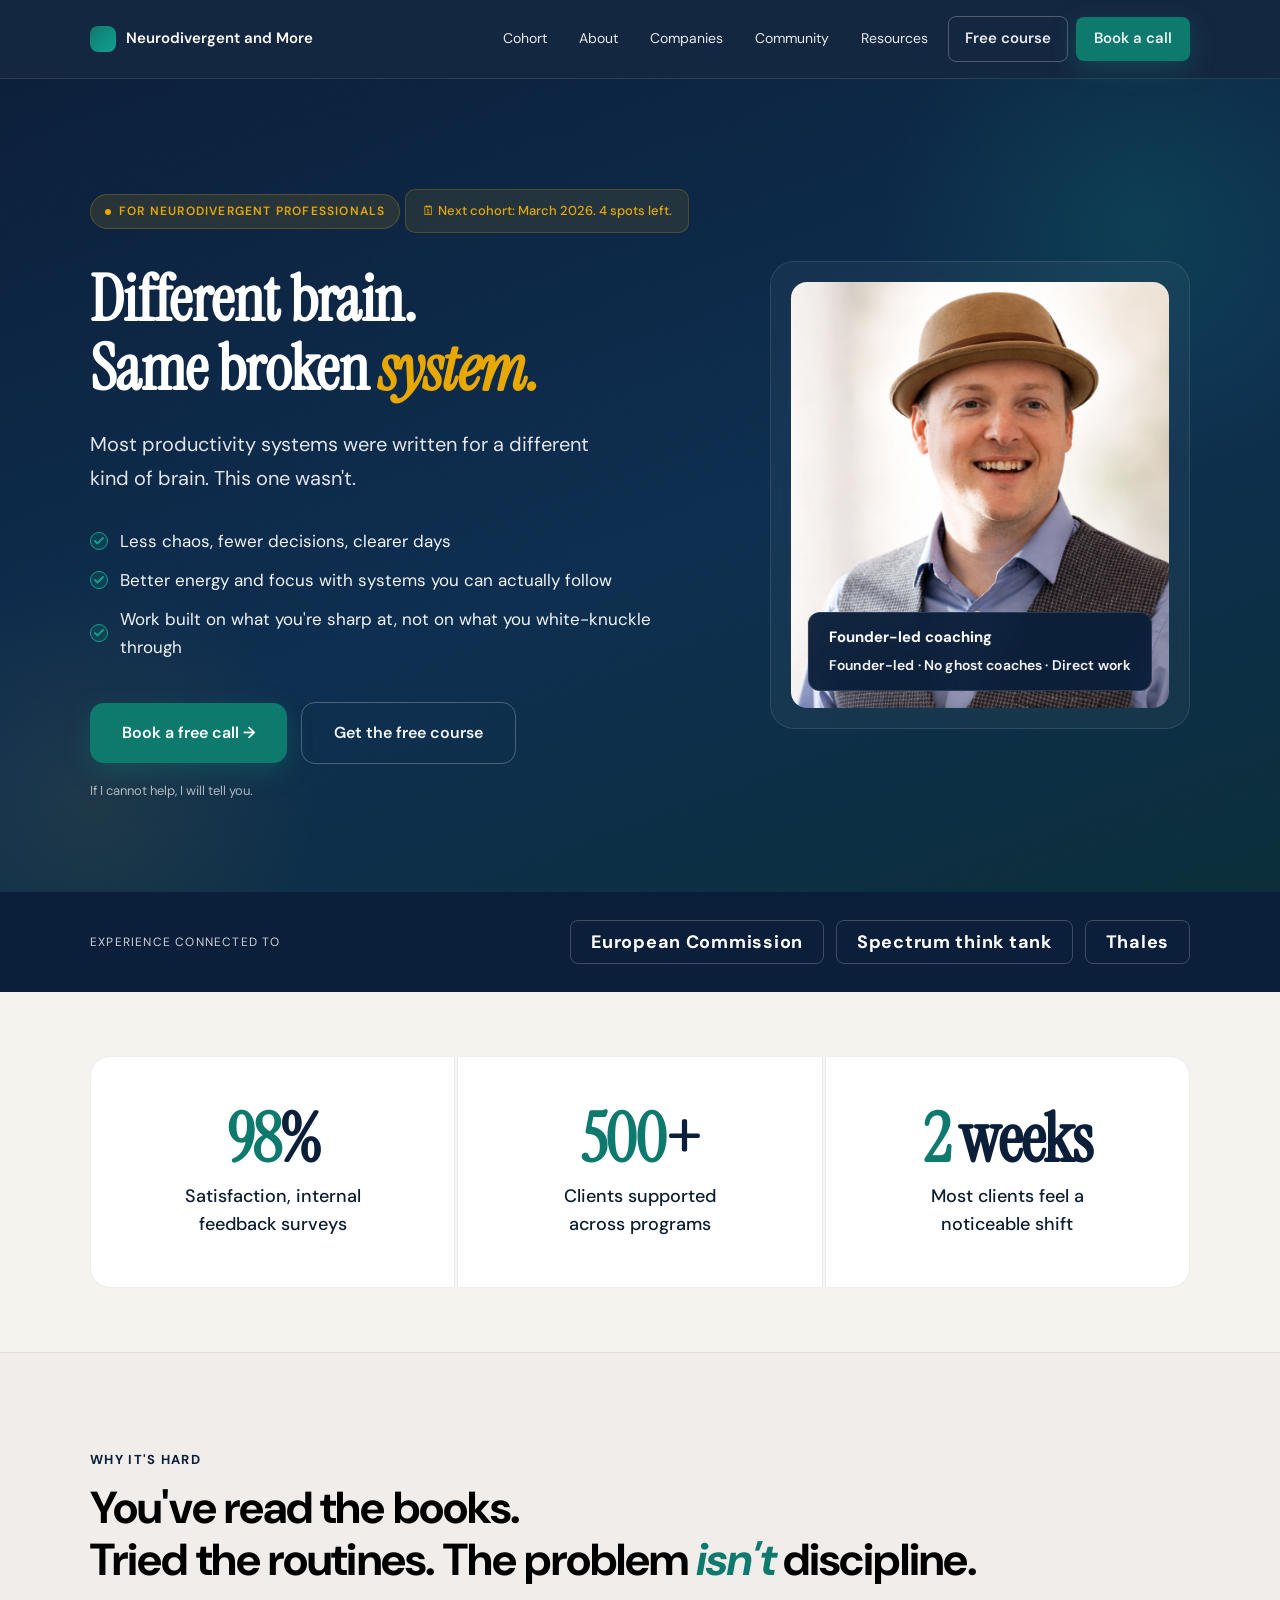
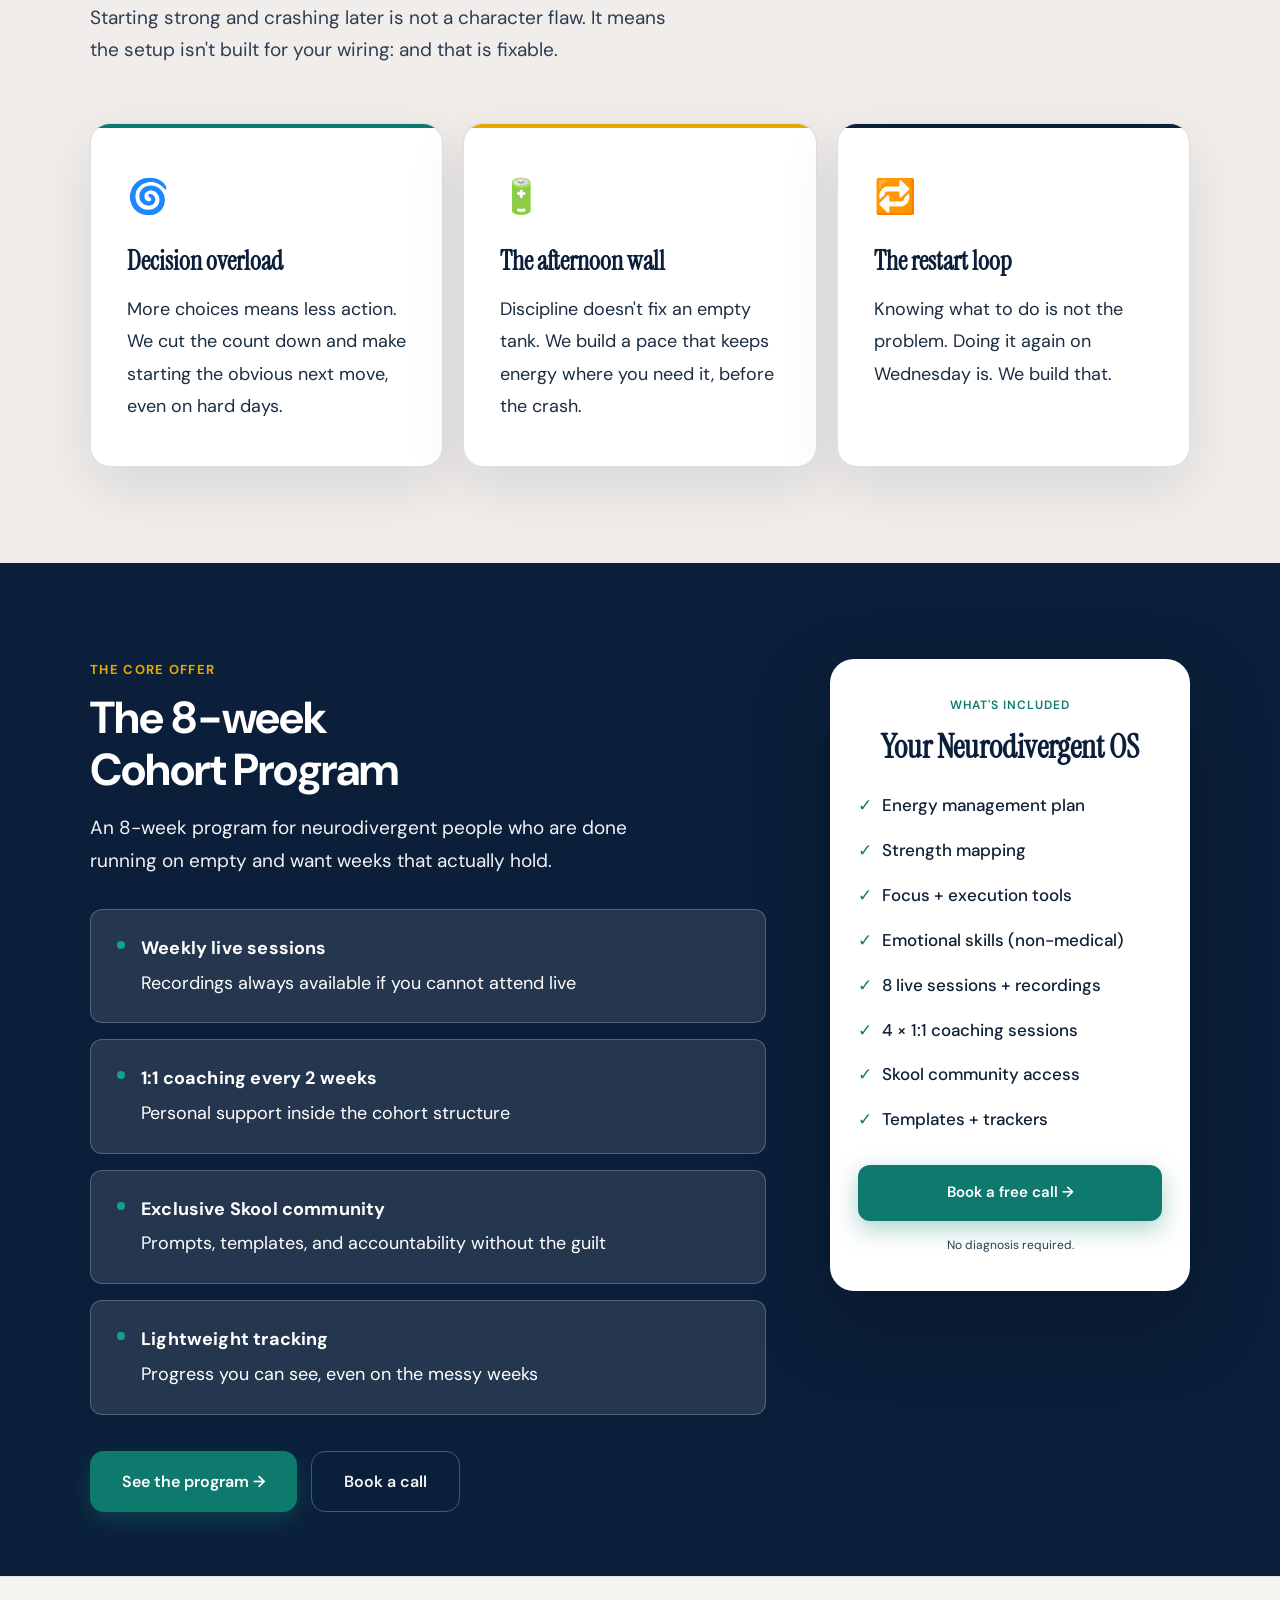
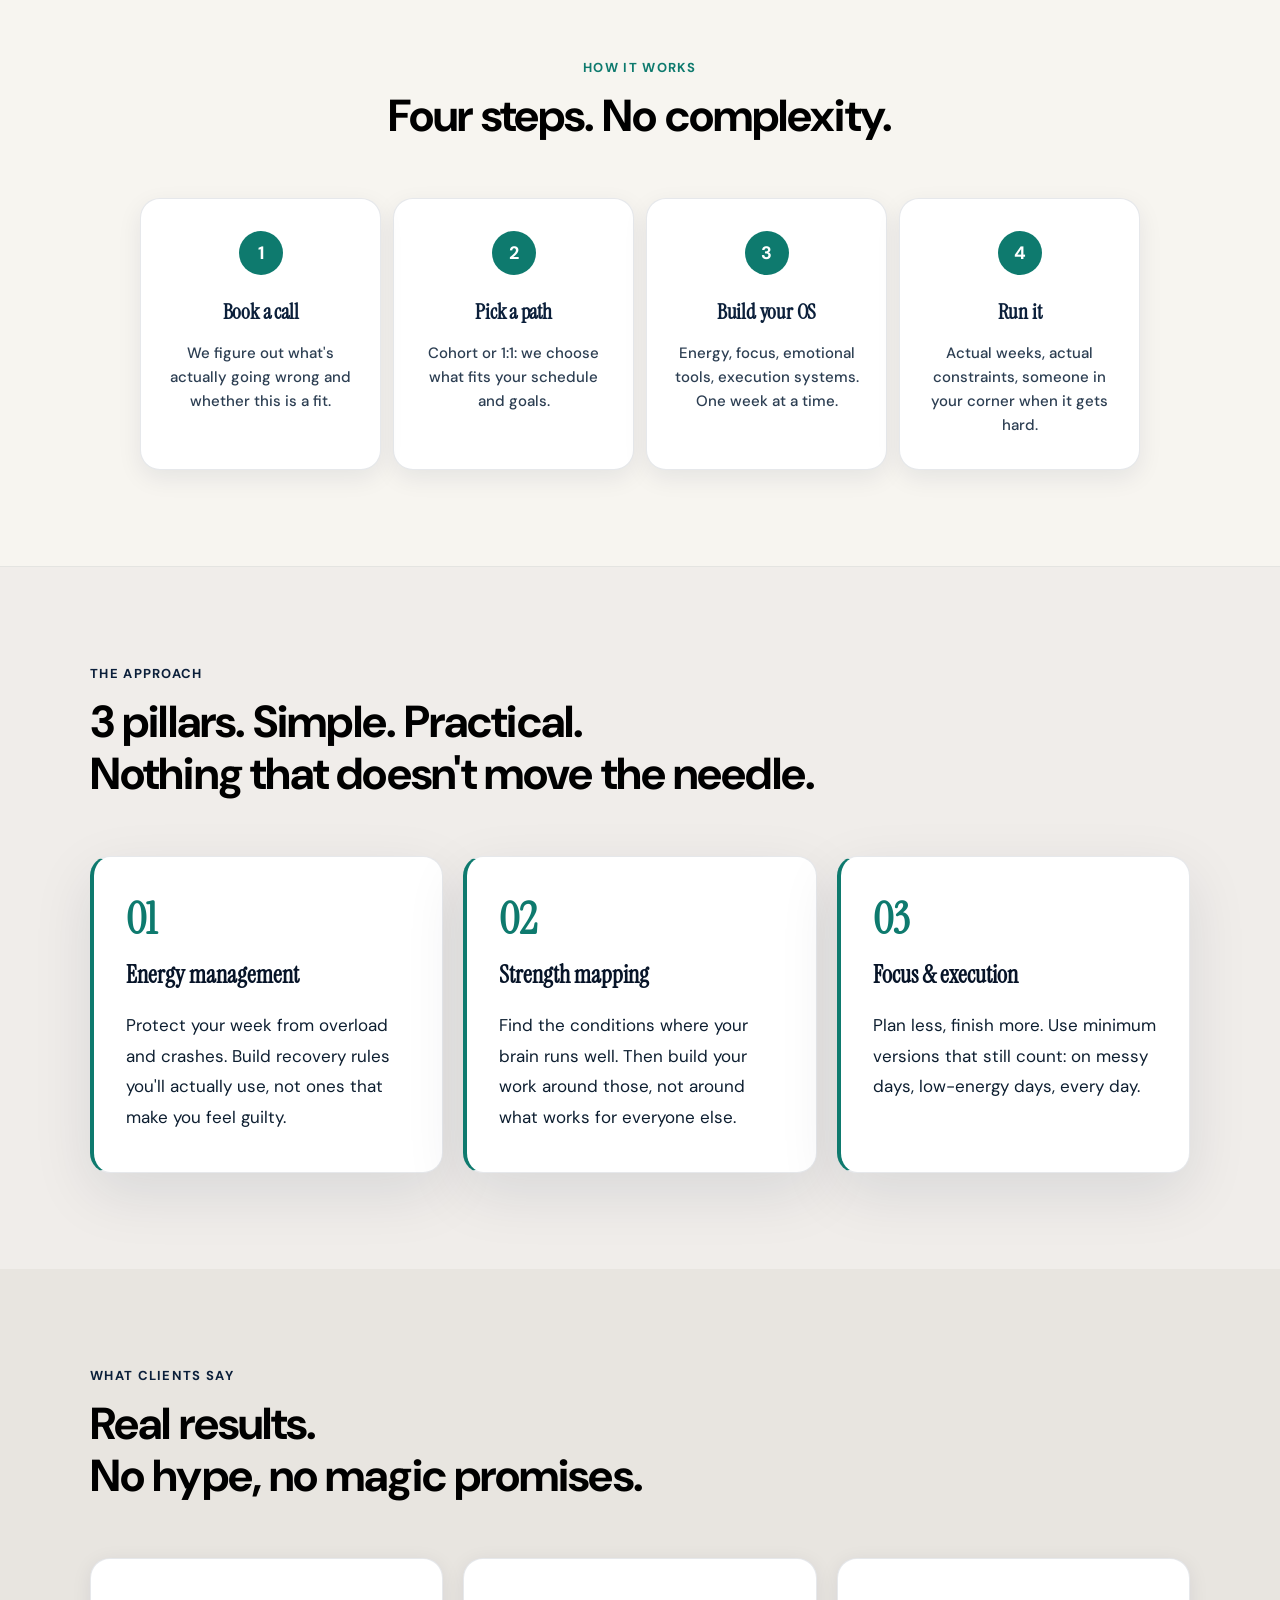
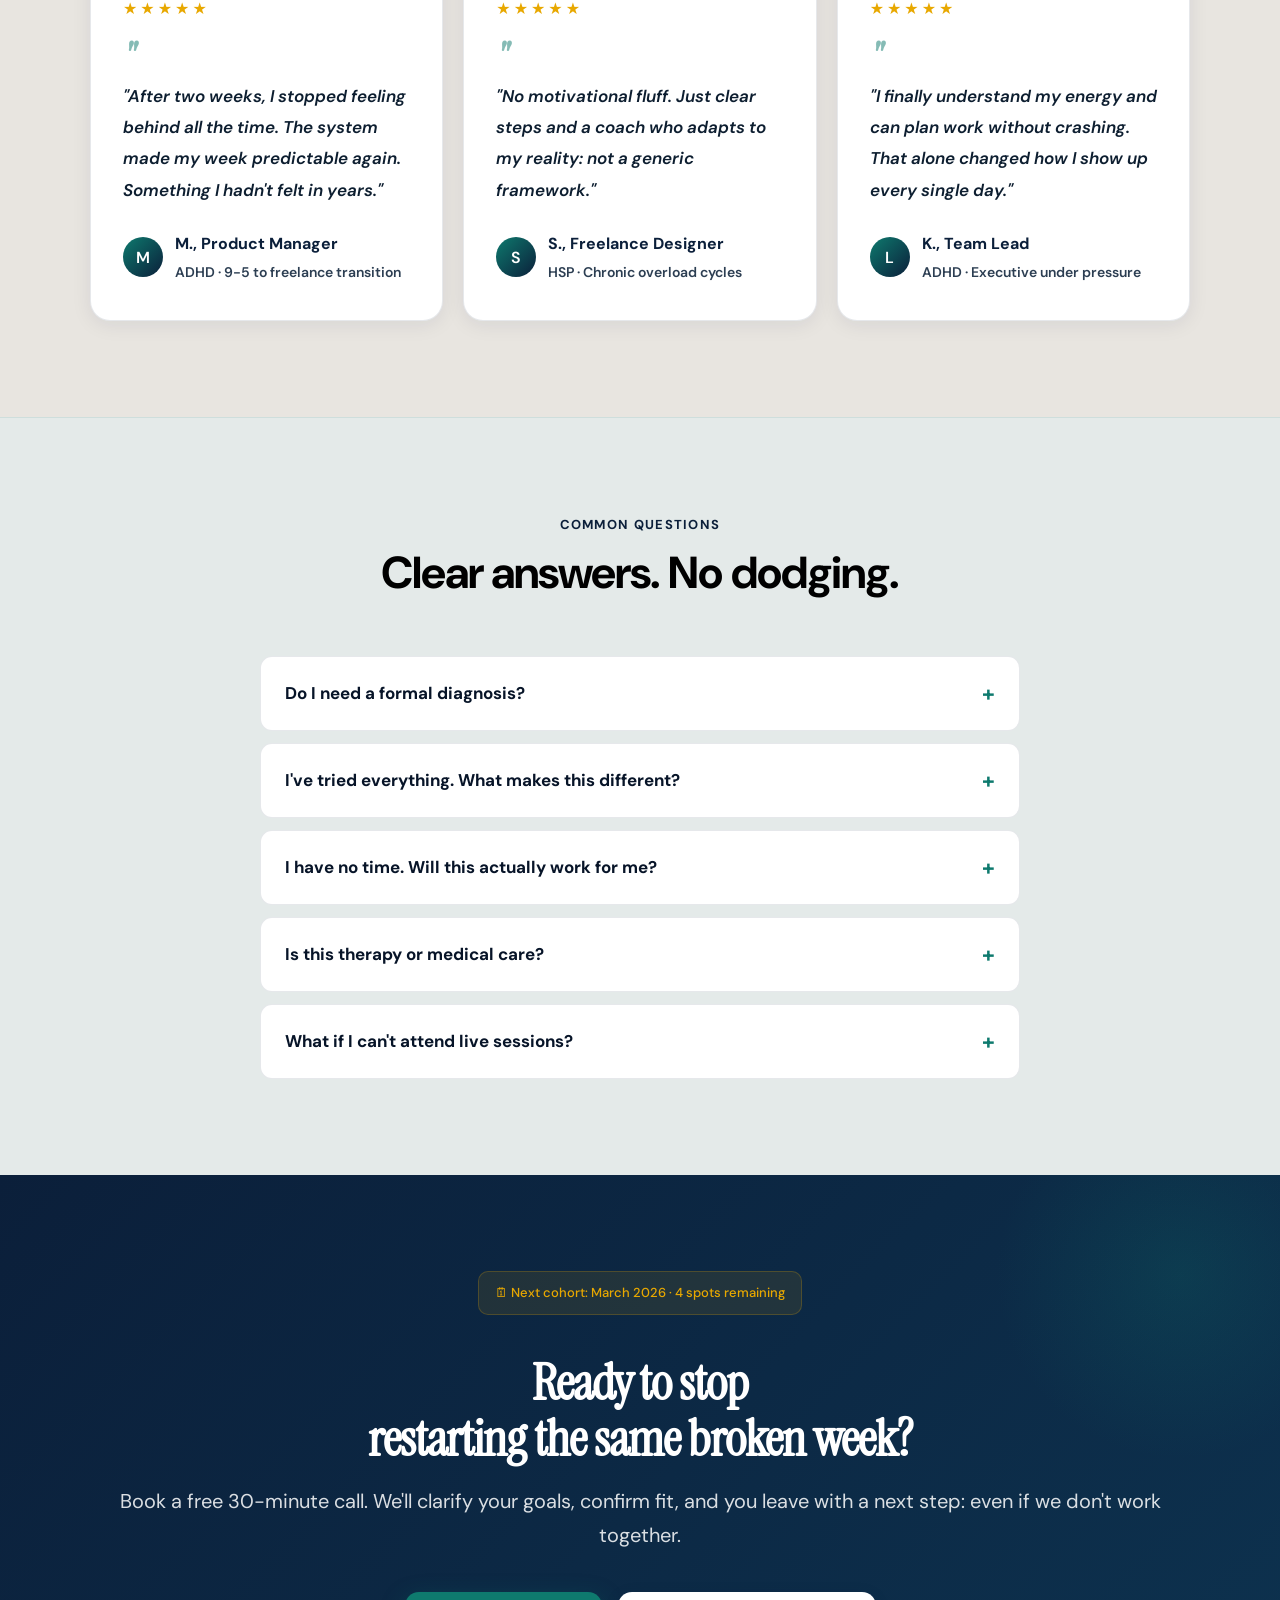
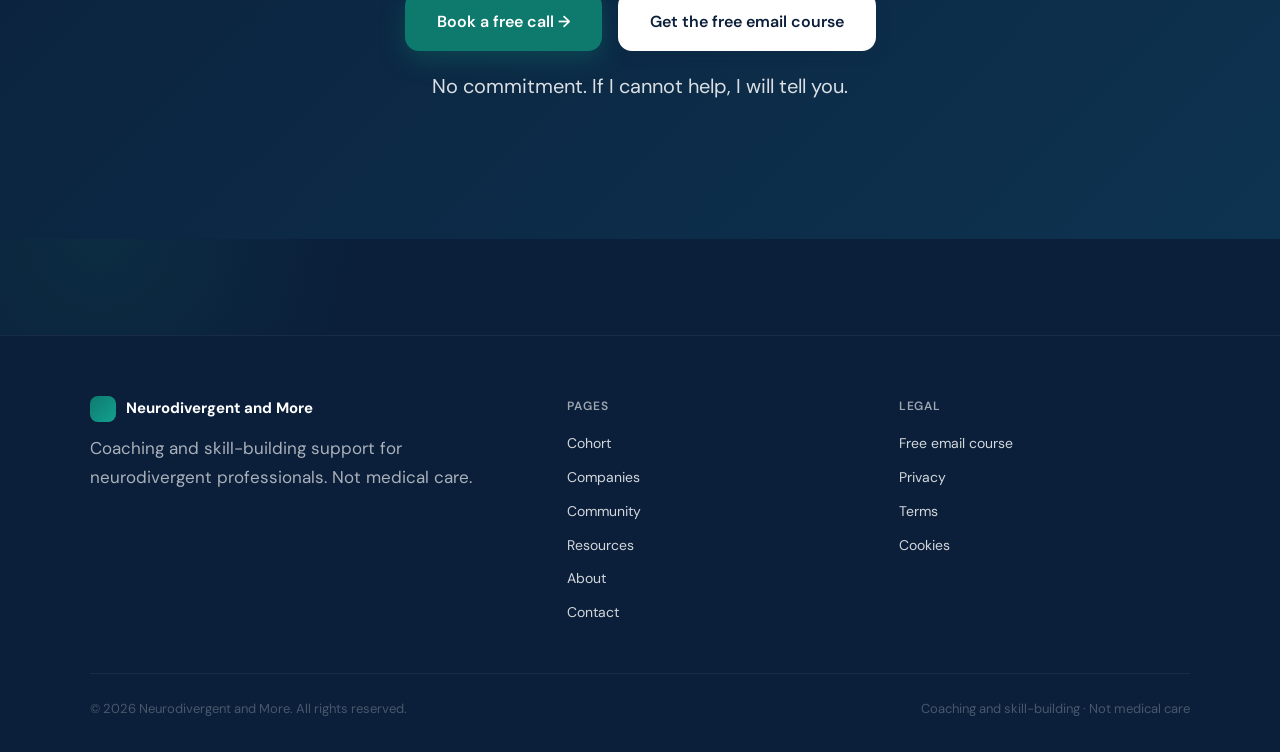
==== commit f06ba30d: "ok pour V1" ====
--- a/index.html
+++ b/index.html
@@ -7,13 +7,13 @@
   <meta name="description" content="Practical coaching for ADHD and neurodivergent professionals. Stop restarting the same broken week." />
   <link rel="preconnect" href="https://fonts.googleapis.com" />
   <link rel="preconnect" href="https://fonts.gstatic.com" crossorigin />
-  <link href="https://fonts.googleapis.com/css2?family=Instrument+Serif:ital@0;1&family=DM+Sans:wght@400;500;600&display=swap" rel="stylesheet" />
+  <link href="https://fonts.googleapis.com/css2?family=Instrument+Serif:ital@0;1&family=DM+Sans:wght@400;500;600;700&display=swap" rel="stylesheet" />
 
   <style>
     /* ── Fineprint global override: readable on all pages ── */
     .fineprint {
       font-size: 14px !important;
-      color: #445566 !important;
+      color: #2c3e52 !important;
       line-height: 1.55;
       margin-top: 12px;
     }
@@ -33,7 +33,7 @@
       --amber:  #E8A800;
       --cream:  #FFFFFF;
       --white:  #FFFFFF;
-      --muted:  #445566;
+      --muted:  #2c3e52;
       --border: rgba(255,255,255,0.10);
       --border-light: rgba(11,31,58,0.10);
 
@@ -51,7 +51,7 @@
     body {
       font-family: var(--font-sans);
       background: var(--cream);
-      color: var(--navy);
+      color: #000000;
       font-size: 17px;
       line-height: 1.7;
       overflow-x: hidden;
@@ -434,7 +434,7 @@
     .stat-desc {
       font-size: 18px;
       font-weight: 500;
-      color: #1a2f4a;
+      color: #0d1e30;
       max-width: 180px;
       margin: 10px auto 0;
       line-height: 1.55;
@@ -449,18 +449,19 @@
 
     .section-eyebrow {
       font-size: 13px;
-      font-weight: 600;
-      letter-spacing: 0.1em;
+      font-weight: 700;
+      letter-spacing: 0.10em;
       text-transform: uppercase;
-      color: var(--teal);
+      color: #0B1F3A;
       margin-bottom: 12px;
     }
 
     .section-title {
-      font-family: var(--font-serif);
-      font-size: clamp(34px, 4vw, 52px);
-      color: var(--navy);
-      line-height: 1.12;
+      font-family: var(--font-sans);
+      font-size: clamp(30px, 3.5vw, 46px);
+      font-weight: 700;
+      color: #000000 !important;
+      line-height: 1.15;
       letter-spacing: -0.02em;
       margin-bottom: 16px;
     }
@@ -521,7 +522,7 @@
 
     .pain-card p {
       font-size: 18px;
-      color: #1e3347;
+      color: #1a2d42;
       line-height: 1.8;
     }
 
@@ -529,6 +530,7 @@
        PROGRAM SECTION
     ============================================================ */
     .program-section {
+      padding-bottom: 160px;
       background: var(--navy);
       padding: 96px 0;
       position: relative;
@@ -554,7 +556,7 @@
     }
 
     .program-section .section-eyebrow { color: var(--amber); }
-    .program-section .section-title { color: var(--white); }
+    .program-section .section-title { color: #ffffff !important; }
     .program-section .section-sub { color: rgba(255,255,255,0.95); }
 
     .program-features {
@@ -657,7 +659,7 @@
     /* ============================================================
        PILLARS
     ============================================================ */
-    .pillars-section { background: #F5F3EE; }
+    .pillars-section { background: #ffffff; }
 
     .pillars-grid {
       display: grid;
@@ -690,20 +692,20 @@
       font-family: var(--font-serif);
       font-size: 24px;
       font-weight: 700;
-      color: #0B1F3A;
+      color: #071428;
       margin-bottom: 14px;
     }
 
     .pillar p {
-      font-size: 18px;
-      color: #1e3347;
+      font-size: 17px;
+      color: #0d1e30;
       line-height: 1.8;
     }
 
     /* ============================================================
        TESTIMONIALS
     ============================================================ */
-    .testimonials-section { background: var(--white); }
+    .testimonials-section { background: #F7F5F0; }
 
     .testi-grid {
       display: grid;
@@ -712,11 +714,11 @@
     }
 
     .testi-card {
-      background: #F8F8F6;
+      background: #ffffff;
       border: 1px solid rgba(11,31,58,0.10);
       border-radius: var(--radius);
       padding: 36px 32px;
-      box-shadow: 0 4px 20px rgba(11,31,58,0.06);
+      box-shadow: 0 4px 20px rgba(11,31,58,0.08);
     }
 
     .testi-quote {
@@ -724,10 +726,10 @@
       line-height: 1.85;
       color: #0d1e30;
       margin-bottom: 24px;
-      font-weight: 500;
+      font-weight: 600;
       font-style: italic;
     }
-    .testi-quote::before { content: '"'; font-family: var(--font-serif); font-size: 36px; color: var(--teal); opacity: 0.4; display: block; line-height: 1; margin-bottom: 6px; }
+    .testi-quote::before { content: '"'; font-family: var(--font-serif); font-size: 36px; color: var(--teal); opacity: 0.5; display: block; line-height: 1; margin-bottom: 6px; }
 
     .testi-author {
       display: flex;
@@ -755,8 +757,8 @@
 
     .testi-role {
       font-size: 14px;
-      font-weight: 500;
-      color: #2d4a60;
+      font-weight: 600;
+      color: #2c3e52;
       margin-top: 3px;
     }
 
@@ -771,7 +773,7 @@
     /* ============================================================
        FAQ
     ============================================================ */
-    .faq-section { background: var(--cream); }
+    .faq-section { background: #EEF5F4; border-top: 1px solid rgba(14,122,110,0.10); }
 
     .faq-list {
       max-width: 760px;
@@ -793,8 +795,8 @@
       padding: 22px 24px;
       font-family: var(--font-sans);
       font-size: 17px;
-      font-weight: 600;
-      color: var(--navy);
+      font-weight: 700;
+      color: #071428;
       background: none;
       border: none;
       cursor: pointer;
@@ -817,7 +819,7 @@
     .faq-a {
       padding: 0 24px 20px;
       font-size: 17px;
-      color: var(--muted);
+      color: #0d1e30;
       line-height: 1.75;
     }
 
@@ -848,7 +850,7 @@
     .cta-band h2 {
       font-family: var(--font-serif);
       font-size: clamp(36px, 4vw, 58px);
-      color: var(--white);
+      color: #ffffff !important;
       margin-bottom: 16px;
       letter-spacing: -0.02em;
       line-height: 1.1;
@@ -1066,7 +1068,7 @@
           <span class="proof-label">Experience connected to</span>
           <div class="proof-logos">
             <span class="proof-org">European Commission</span>
-            <span class="proof-org">Spectrum</span>
+            <span class="proof-org">Spectrum think tank</span>
             <span class="proof-org">Thales</span>
           </div>
         </div>
@@ -1134,7 +1136,7 @@
           <div>
             <p class="section-eyebrow">The core offer</p>
             <h2 class="section-title">The 8-week<br>Cohort Program</h2>
-            <p class="section-sub">An 8-week program for professionals who are done running on empty and want weeks that actually hold.</p>
+            <p class="section-sub">An 8-week program for neurodivergent people who are done running on empty and want weeks that actually hold.</p>
 
             <div class="program-features">
               <div class="program-feat">
@@ -1167,7 +1169,7 @@
               </div>
             </div>
 
-            <div style="margin-top:36px;display:flex;gap:14px;flex-wrap:wrap;">
+            <div style="margin-top:36px;margin-bottom:64px;display:flex;gap:14px;flex-wrap:wrap;">
               <a href="/program.html" class="btn btn-primary btn-lg">See the program →</a>
               <a href="/contact.html" class="btn btn-outline btn-lg">Book a call</a>
             </div>
@@ -1195,32 +1197,32 @@
     <!-- ============================================================
          HOW IT WORKS
     ============================================================ -->
-    <section class="section" style="background:#F5F3EE;border-top:1px solid rgba(11,31,58,0.06);border-bottom:1px solid rgba(11,31,58,0.06);">
+    <section class="section" style="background:#F7F5F0;border-top:1px solid rgba(11,31,58,0.08);border-bottom:1px solid rgba(11,31,58,0.08);padding-top:80px;">
       <div class="container">
         <div class="section-head" style="text-align:center;">
-          <p class="section-eyebrow">How it works</p>
-          <h2 class="section-title" style="margin:0 auto;">Four steps. No complexity.</h2>
+          <p class="section-eyebrow" style="color:var(--teal);">How it works</p>
+          <h2 class="section-title" style="margin:0 auto;color:#000000 !important;">Four steps. No complexity.</h2>
         </div>
         <div style="display:grid;grid-template-columns:repeat(4,1fr);gap:12px;max-width:1000px;margin:0 auto;">
-          <div style="background:#fff;border:1px solid rgba(11,31,58,0.10);border-radius:20px;padding:32px 24px;text-align:center;box-shadow:0 8px 30px rgba(11,31,58,0.06);position:relative;">
-            <div style="width:44px;height:44px;border-radius:50%;background:var(--teal);color:#fff;font-weight:700;font-size:18px;display:flex;align-items:center;justify-content:center;margin:0 auto 20px;">1</div>
-            <h4 style="font-family:var(--font-serif);font-size:20px;color:#0B1F3A;margin-bottom:10px;">Book a call</h4>
-            <p style="font-size:15px;color:#445566;line-height:1.6;">We figure out what's actually going wrong and whether this is a fit.</p>
-          </div>
-          <div style="background:#fff;border:1px solid rgba(11,31,58,0.10);border-radius:20px;padding:32px 24px;text-align:center;box-shadow:0 8px 30px rgba(11,31,58,0.06);">
-            <div style="width:44px;height:44px;border-radius:50%;background:var(--teal);color:#fff;font-weight:700;font-size:18px;display:flex;align-items:center;justify-content:center;margin:0 auto 20px;">2</div>
-            <h4 style="font-family:var(--font-serif);font-size:20px;color:#0B1F3A;margin-bottom:10px;">Pick a path</h4>
-            <p style="font-size:15px;color:#445566;line-height:1.6;">Cohort or 1:1: we choose what fits your schedule and goals.</p>
-          </div>
-          <div style="background:#fff;border:1px solid rgba(11,31,58,0.10);border-radius:20px;padding:32px 24px;text-align:center;box-shadow:0 8px 30px rgba(11,31,58,0.06);">
-            <div style="width:44px;height:44px;border-radius:50%;background:var(--teal);color:#fff;font-weight:700;font-size:18px;display:flex;align-items:center;justify-content:center;margin:0 auto 20px;">3</div>
-            <h4 style="font-family:var(--font-serif);font-size:20px;color:#0B1F3A;margin-bottom:10px;">Build your OS</h4>
-            <p style="font-size:15px;color:#445566;line-height:1.6;">Energy, focus, emotional tools, execution systems. One week at a time.</p>
-          </div>
-          <div style="background:#fff;border:1px solid rgba(11,31,58,0.10);border-radius:20px;padding:32px 24px;text-align:center;box-shadow:0 8px 30px rgba(11,31,58,0.06);">
-            <div style="width:44px;height:44px;border-radius:50%;background:var(--teal);color:#fff;font-weight:700;font-size:18px;display:flex;align-items:center;justify-content:center;margin:0 auto 20px;">4</div>
-            <h4 style="font-family:var(--font-serif);font-size:20px;color:#0B1F3A;margin-bottom:10px;">Run it</h4>
-            <p style="font-size:15px;color:#445566;line-height:1.6;">Actual weeks, actual constraints, someone in your corner when it gets hard.</p>
+          <div style="background:#ffffff;border:1px solid rgba(11,31,58,0.10);border-radius:20px;padding:32px 24px;text-align:center;box-shadow:0 8px 24px rgba(11,31,58,0.08);position:relative;">
+            <div style="width:44px;height:44px;border-radius:50%;background:var(--teal);color:#ffffff;font-weight:700;font-size:18px;display:flex;align-items:center;justify-content:center;margin:0 auto 20px;">1</div>
+            <h4 style="font-family:var(--font-serif);font-size:21px;color:#0B1F3A;font-weight:700;margin-bottom:10px;letter-spacing:-0.01em;">Book a call</h4>
+            <p style="font-size:15px;color:#2c3e52;line-height:1.6;font-weight:500;">We figure out what's actually going wrong and whether this is a fit.</p>
+          </div>
+          <div style="background:#ffffff;border:1px solid rgba(11,31,58,0.10);border-radius:20px;padding:32px 24px;text-align:center;box-shadow:0 8px 24px rgba(11,31,58,0.08);">
+            <div style="width:44px;height:44px;border-radius:50%;background:var(--teal);color:#ffffff;font-weight:700;font-size:18px;display:flex;align-items:center;justify-content:center;margin:0 auto 20px;">2</div>
+            <h4 style="font-family:var(--font-serif);font-size:21px;color:#0B1F3A;font-weight:700;margin-bottom:10px;letter-spacing:-0.01em;">Pick a path</h4>
+            <p style="font-size:15px;color:#2c3e52;line-height:1.6;font-weight:500;">Cohort or 1:1: we choose what fits your schedule and goals.</p>
+          </div>
+          <div style="background:#ffffff;border:1px solid rgba(11,31,58,0.10);border-radius:20px;padding:32px 24px;text-align:center;box-shadow:0 8px 24px rgba(11,31,58,0.08);">
+            <div style="width:44px;height:44px;border-radius:50%;background:var(--teal);color:#ffffff;font-weight:700;font-size:18px;display:flex;align-items:center;justify-content:center;margin:0 auto 20px;">3</div>
+            <h4 style="font-family:var(--font-serif);font-size:21px;color:#0B1F3A;font-weight:700;margin-bottom:10px;letter-spacing:-0.01em;">Build your OS</h4>
+            <p style="font-size:15px;color:#2c3e52;line-height:1.6;font-weight:500;">Energy, focus, emotional tools, execution systems. One week at a time.</p>
+          </div>
+          <div style="background:#ffffff;border:1px solid rgba(11,31,58,0.10);border-radius:20px;padding:32px 24px;text-align:center;box-shadow:0 8px 24px rgba(11,31,58,0.08);">
+            <div style="width:44px;height:44px;border-radius:50%;background:var(--teal);color:#ffffff;font-weight:700;font-size:18px;display:flex;align-items:center;justify-content:center;margin:0 auto 20px;">4</div>
+            <h4 style="font-family:var(--font-serif);font-size:21px;color:#0B1F3A;font-weight:700;margin-bottom:10px;letter-spacing:-0.01em;">Run it</h4>
+            <p style="font-size:15px;color:#2c3e52;line-height:1.6;font-weight:500;">Actual weeks, actual constraints, someone in your corner when it gets hard.</p>
           </div>
         </div>
       </div>
@@ -1232,8 +1234,8 @@
     <section class="section pillars-section">
       <div class="container">
         <div class="section-head">
-          <p class="section-eyebrow">The approach</p>
-          <h2 class="section-title">3 pillars. Simple. Practical.<br>Nothing that doesn't move the needle.</h2>
+          <p class="section-eyebrow" style="color:#0B1F3A;">The approach</p>
+          <h2 class="section-title" style="color:#000000;">3 pillars. Simple. Practical.<br>Nothing that doesn't move the needle.</h2>
         </div>
         <div class="pillars-grid">
           <div class="pillar">
@@ -1263,8 +1265,8 @@
     <section class="section testimonials-section">
       <div class="container">
         <div class="section-head">
-          <p class="section-eyebrow">What clients say</p>
-          <h2 class="section-title">Real results.<br>No hype, no magic promises.</h2>
+          <p class="section-eyebrow" style="color:#0B1F3A;">What clients say</p>
+          <h2 class="section-title" style="color:#000000;">Real results.<br>No hype, no magic promises.</h2>
         </div>
         <div class="testi-grid">
           <div class="testi-card">
@@ -1310,8 +1312,8 @@
     <section class="section faq-section">
       <div class="container">
         <div class="section-head" style="text-align:center;">
-          <p class="section-eyebrow">Common questions</p>
-          <h2 class="section-title">Clear answers. No dodging.</h2>
+          <p class="section-eyebrow" style="color:#0B1F3A;">Common questions</p>
+          <h2 class="section-title" style="color:#000000;">Clear answers. No dodging.</h2>
         </div>
         <div class="faq-list" data-accordion>
 
@@ -1425,5 +1427,28 @@
     });
   </script>
 
+
+  <style>
+    /* ── Force contrast override — dernier bloc lu, priorité max ── */
+    .pillars-section .section-title,
+    .testimonials-section .section-title,
+    .faq-section .section-title,
+    h2.section-title {
+      color: #000000 !important;
+    }
+    .pillars-section .section-eyebrow,
+    .testimonials-section .section-eyebrow,
+    .faq-section .section-eyebrow {
+      color: #0B1F3A !important;
+    }
+    /* Fond des sections claires */
+    .pillars-section        { background: #F0EDEA !important; }
+    .testimonials-section   { background: #E8E5E0 !important; }
+    .faq-section            { background: #E4EAE9 !important; }
+    /* Cartes sur fond clair */
+    .pillar { background: #ffffff !important; }
+    .testi-card { background: #ffffff !important; }
+    .faq-item { background: #ffffff !important; }
+  </style>
 </body>
 </html>
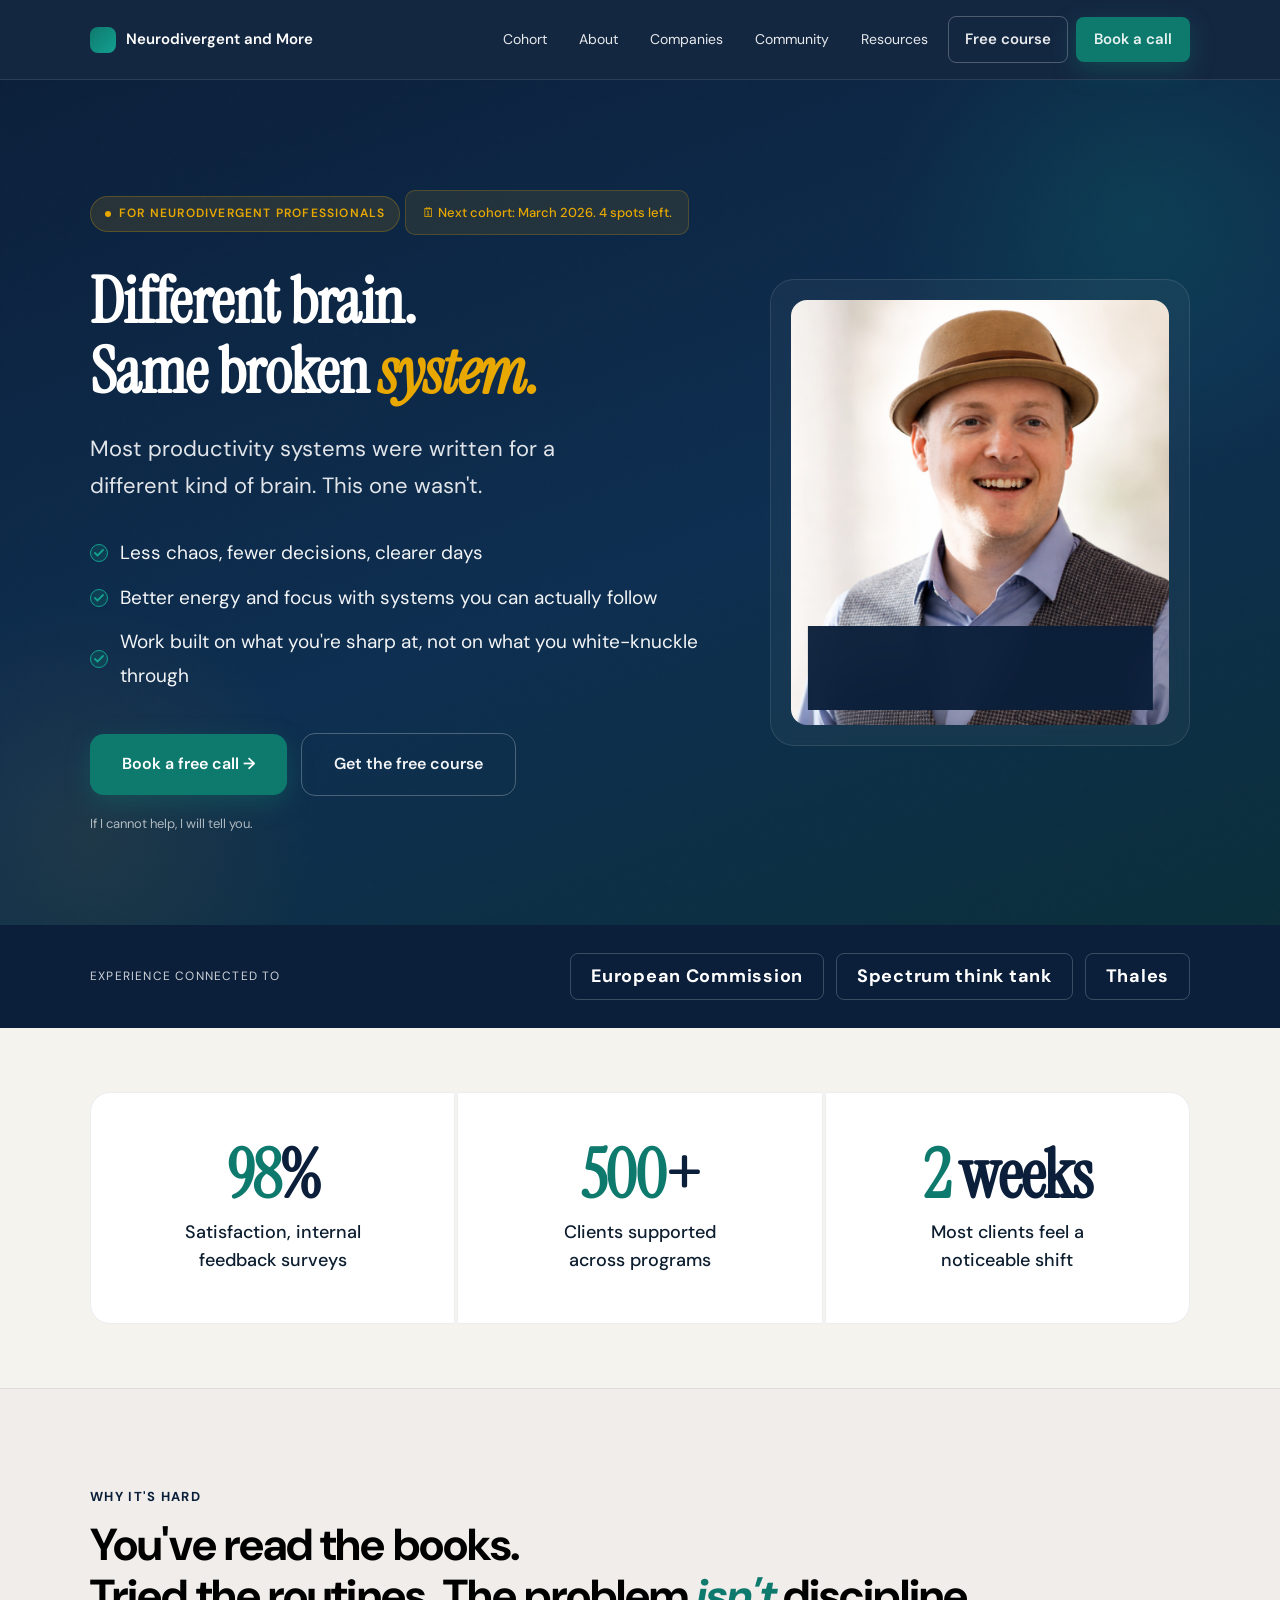
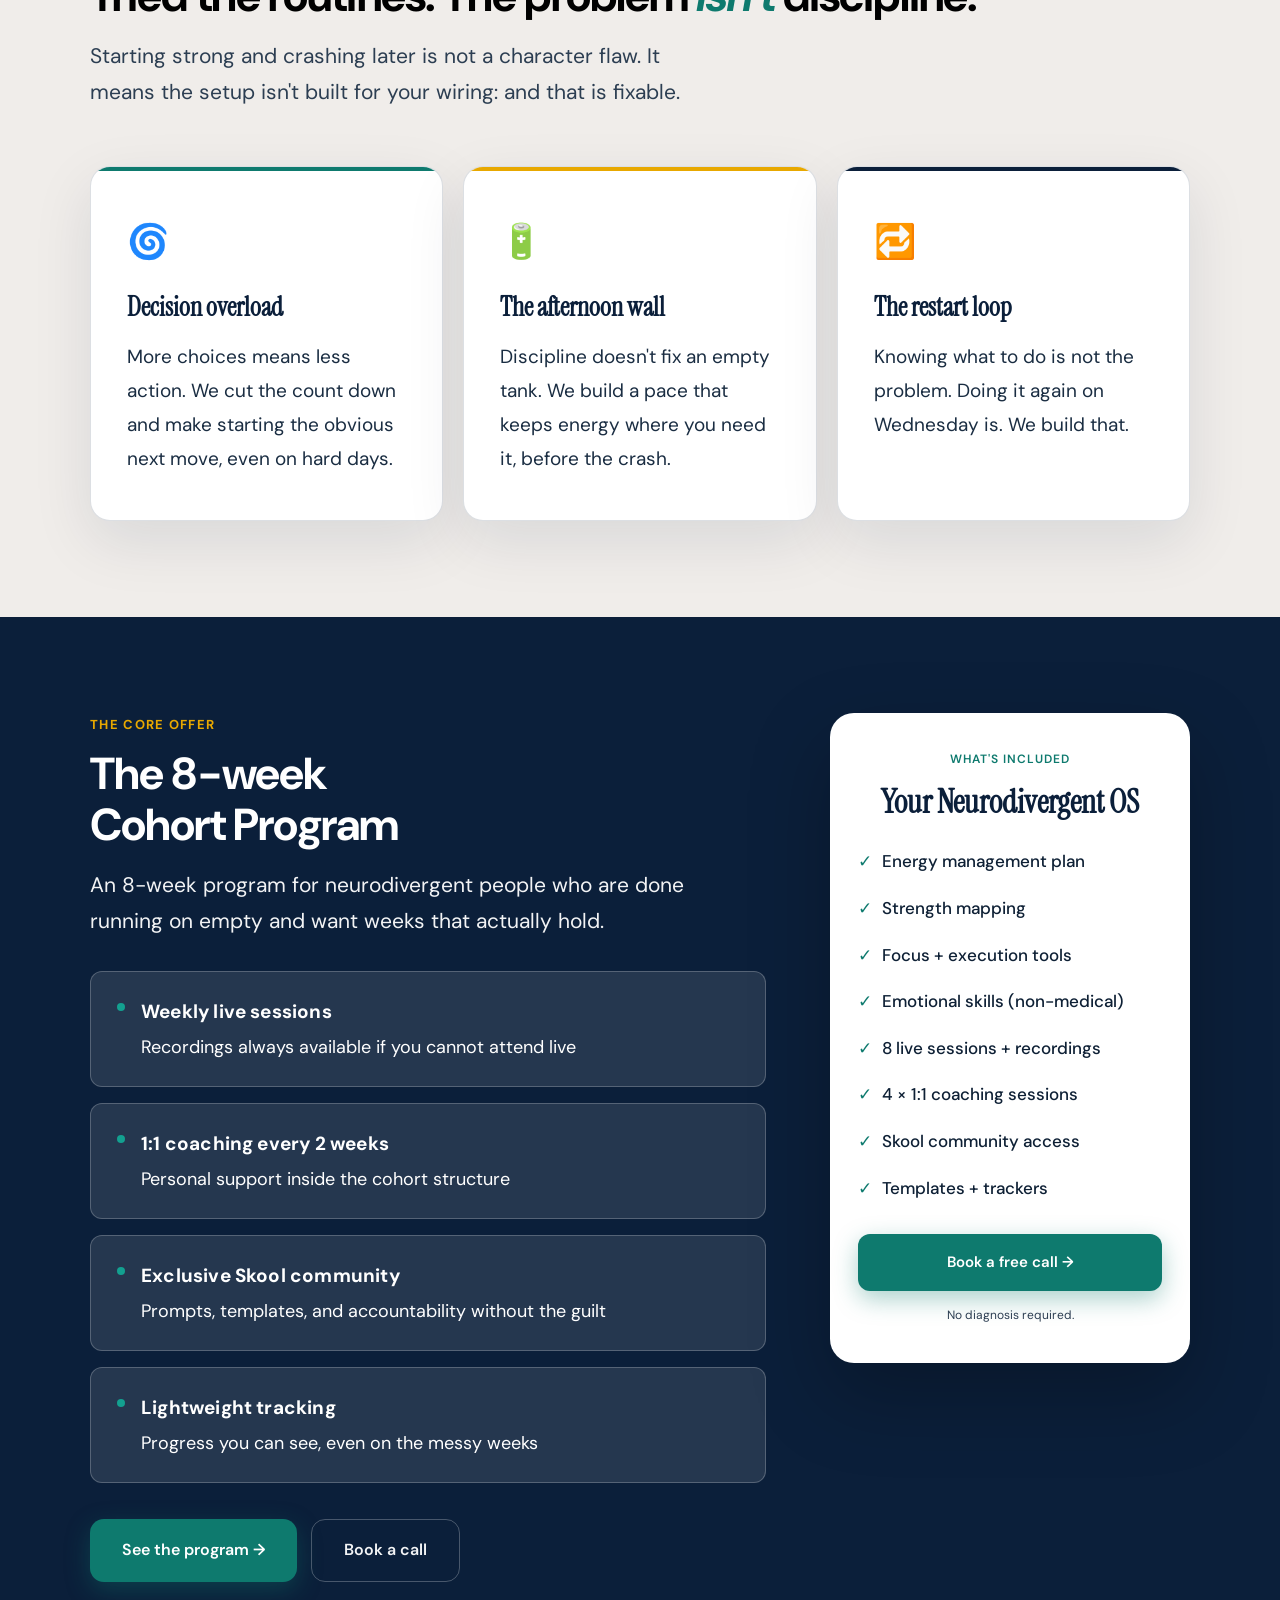
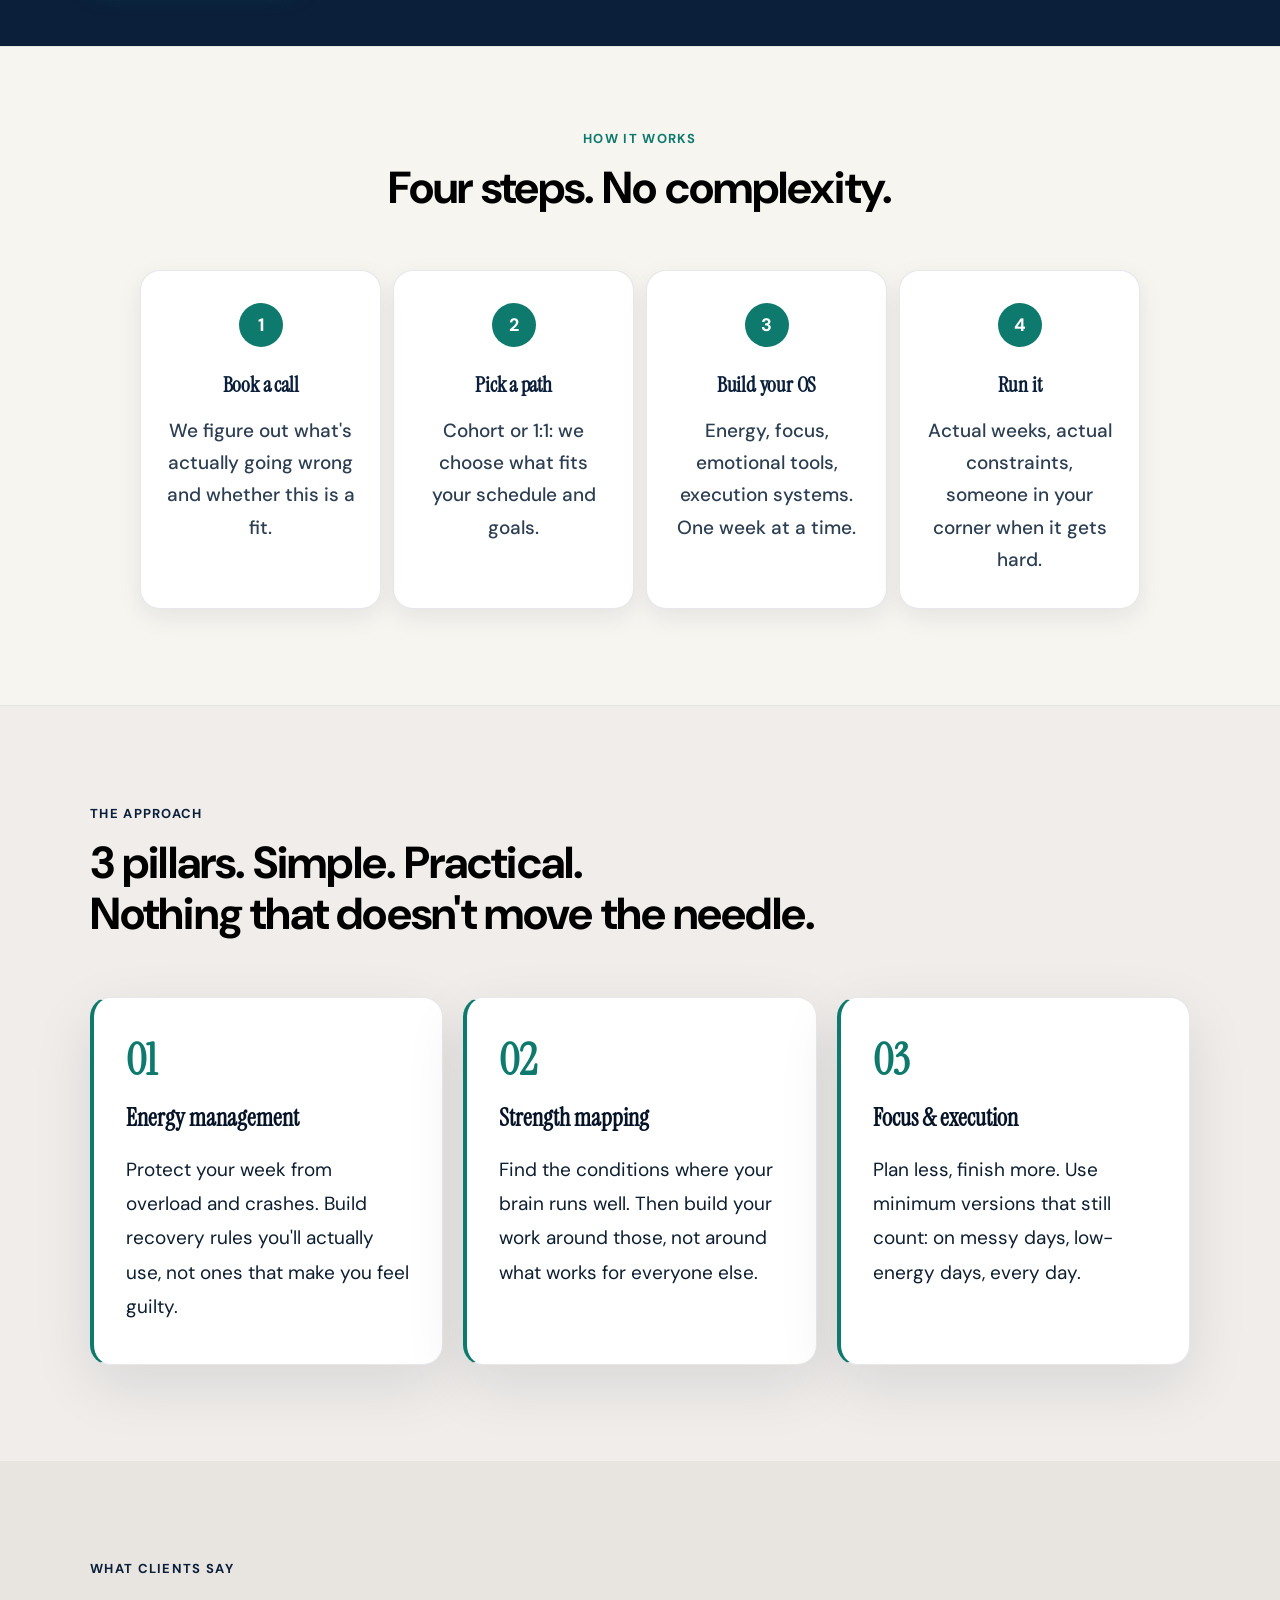
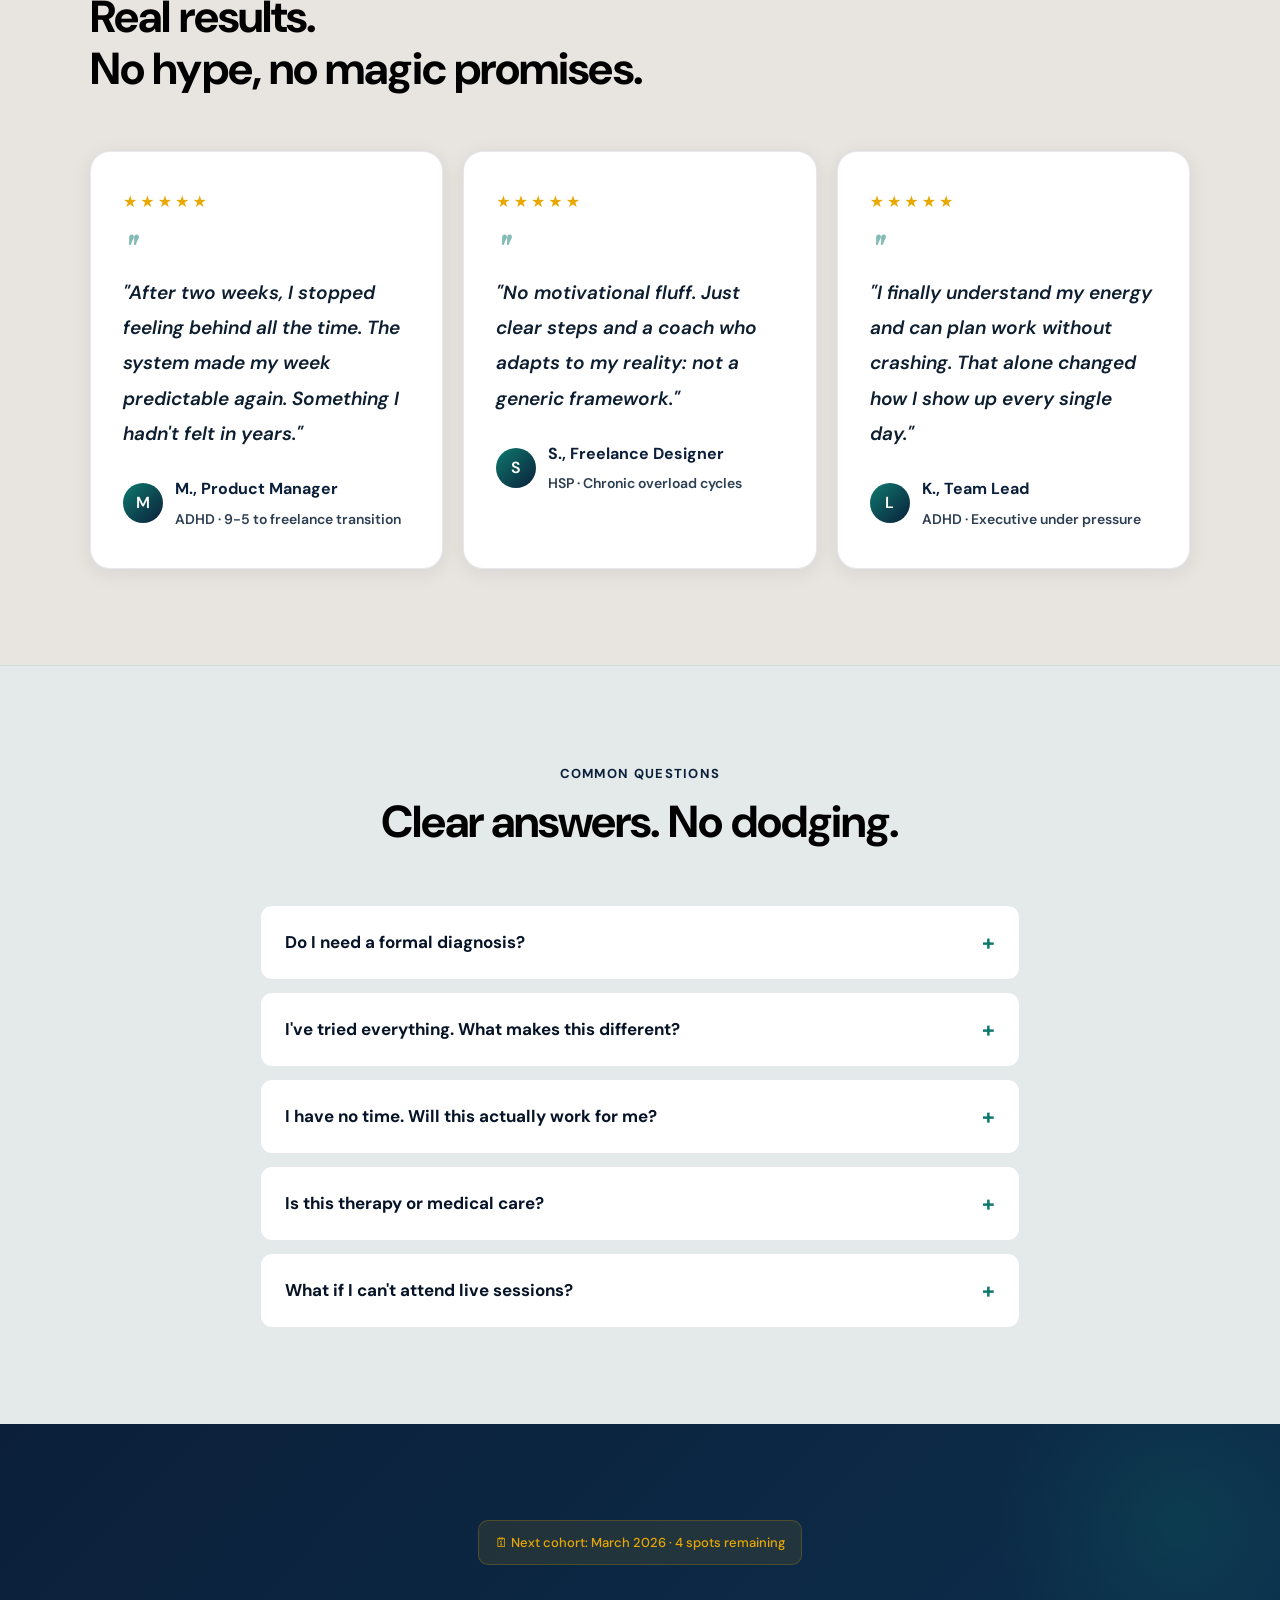
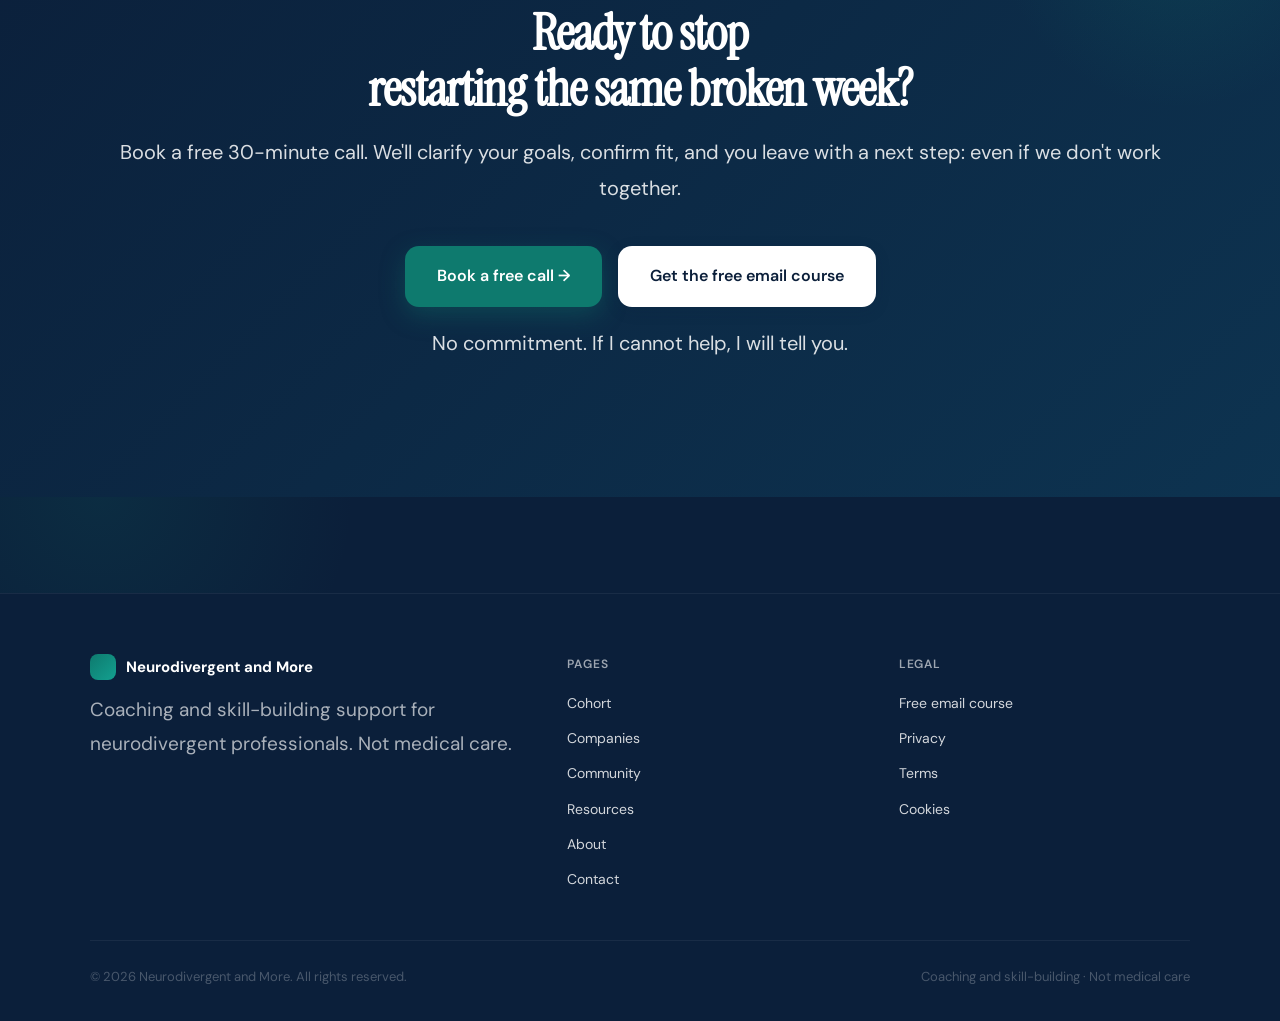
==== commit 69ac32db: "texte lisible" ====
--- a/index.html
+++ b/index.html
@@ -52,8 +52,8 @@
       font-family: var(--font-sans);
       background: var(--cream);
       color: #000000;
-      font-size: 17px;
-      line-height: 1.7;
+      font-size: 19px;
+      line-height: 1.80;
       overflow-x: hidden;
     }
 
@@ -245,7 +245,7 @@
     }
 
     .hero-sub {
-      font-size: 20px;
+      font-size: 22px;
       color: rgba(255,255,255,0.88);
       max-width: 500px;
       margin-bottom: 32px;
@@ -263,7 +263,7 @@
       display: flex;
       align-items: center;
       gap: 12px;
-      font-size: 17px;
+      font-size: 19px;
       color: rgba(255,255,255,0.95);
     }
 
@@ -467,7 +467,7 @@
     }
 
     .section-sub {
-      font-size: 19px;
+      font-size: 21px;
       color: var(--muted);
       max-width: 600px;
       line-height: 1.7;
@@ -521,7 +521,7 @@
     }
 
     .pain-card p {
-      font-size: 18px;
+      font-size: 19px;
       color: #1a2d42;
       line-height: 1.8;
     }
@@ -590,7 +590,7 @@
     }
 
     .feat-text strong {
-      font-size: 18px;
+      font-size: 19px;
       color: #ffffff;
       display: block;
       margin-bottom: 5px;
@@ -697,7 +697,7 @@
     }
 
     .pillar p {
-      font-size: 17px;
+      font-size: 19px;
       color: #0d1e30;
       line-height: 1.8;
     }
@@ -722,7 +722,7 @@
     }
 
     .testi-quote {
-      font-size: 17px;
+      font-size: 19px;
       line-height: 1.85;
       color: #0d1e30;
       margin-bottom: 24px;
@@ -818,7 +818,7 @@
 
     .faq-a {
       padding: 0 24px 20px;
-      font-size: 17px;
+      font-size: 19px;
       color: #0d1e30;
       line-height: 1.75;
     }
@@ -909,8 +909,8 @@
     .footer-tagline {
       font-size: 14px;
       color: rgba(255,255,255,0.65);
-      font-size: 17px;
-      line-height: 1.7;
+      font-size: 19px;
+      line-height: 1.80;
     }
 
     .footer-col h4 {
@@ -1207,22 +1207,22 @@
           <div style="background:#ffffff;border:1px solid rgba(11,31,58,0.10);border-radius:20px;padding:32px 24px;text-align:center;box-shadow:0 8px 24px rgba(11,31,58,0.08);position:relative;">
             <div style="width:44px;height:44px;border-radius:50%;background:var(--teal);color:#ffffff;font-weight:700;font-size:18px;display:flex;align-items:center;justify-content:center;margin:0 auto 20px;">1</div>
             <h4 style="font-family:var(--font-serif);font-size:21px;color:#0B1F3A;font-weight:700;margin-bottom:10px;letter-spacing:-0.01em;">Book a call</h4>
-            <p style="font-size:15px;color:#2c3e52;line-height:1.6;font-weight:500;">We figure out what's actually going wrong and whether this is a fit.</p>
+            <p style="font-size:19px;color:#2c3e52;line-height:1.70;font-weight:500;">We figure out what's actually going wrong and whether this is a fit.</p>
           </div>
           <div style="background:#ffffff;border:1px solid rgba(11,31,58,0.10);border-radius:20px;padding:32px 24px;text-align:center;box-shadow:0 8px 24px rgba(11,31,58,0.08);">
             <div style="width:44px;height:44px;border-radius:50%;background:var(--teal);color:#ffffff;font-weight:700;font-size:18px;display:flex;align-items:center;justify-content:center;margin:0 auto 20px;">2</div>
             <h4 style="font-family:var(--font-serif);font-size:21px;color:#0B1F3A;font-weight:700;margin-bottom:10px;letter-spacing:-0.01em;">Pick a path</h4>
-            <p style="font-size:15px;color:#2c3e52;line-height:1.6;font-weight:500;">Cohort or 1:1: we choose what fits your schedule and goals.</p>
+            <p style="font-size:19px;color:#2c3e52;line-height:1.70;font-weight:500;">Cohort or 1:1: we choose what fits your schedule and goals.</p>
           </div>
           <div style="background:#ffffff;border:1px solid rgba(11,31,58,0.10);border-radius:20px;padding:32px 24px;text-align:center;box-shadow:0 8px 24px rgba(11,31,58,0.08);">
             <div style="width:44px;height:44px;border-radius:50%;background:var(--teal);color:#ffffff;font-weight:700;font-size:18px;display:flex;align-items:center;justify-content:center;margin:0 auto 20px;">3</div>
             <h4 style="font-family:var(--font-serif);font-size:21px;color:#0B1F3A;font-weight:700;margin-bottom:10px;letter-spacing:-0.01em;">Build your OS</h4>
-            <p style="font-size:15px;color:#2c3e52;line-height:1.6;font-weight:500;">Energy, focus, emotional tools, execution systems. One week at a time.</p>
+            <p style="font-size:19px;color:#2c3e52;line-height:1.70;font-weight:500;">Energy, focus, emotional tools, execution systems. One week at a time.</p>
           </div>
           <div style="background:#ffffff;border:1px solid rgba(11,31,58,0.10);border-radius:20px;padding:32px 24px;text-align:center;box-shadow:0 8px 24px rgba(11,31,58,0.08);">
             <div style="width:44px;height:44px;border-radius:50%;background:var(--teal);color:#ffffff;font-weight:700;font-size:18px;display:flex;align-items:center;justify-content:center;margin:0 auto 20px;">4</div>
             <h4 style="font-family:var(--font-serif);font-size:21px;color:#0B1F3A;font-weight:700;margin-bottom:10px;letter-spacing:-0.01em;">Run it</h4>
-            <p style="font-size:15px;color:#2c3e52;line-height:1.6;font-weight:500;">Actual weeks, actual constraints, someone in your corner when it gets hard.</p>
+            <p style="font-size:19px;color:#2c3e52;line-height:1.70;font-weight:500;">Actual weeks, actual constraints, someone in your corner when it gets hard.</p>
           </div>
         </div>
       </div>
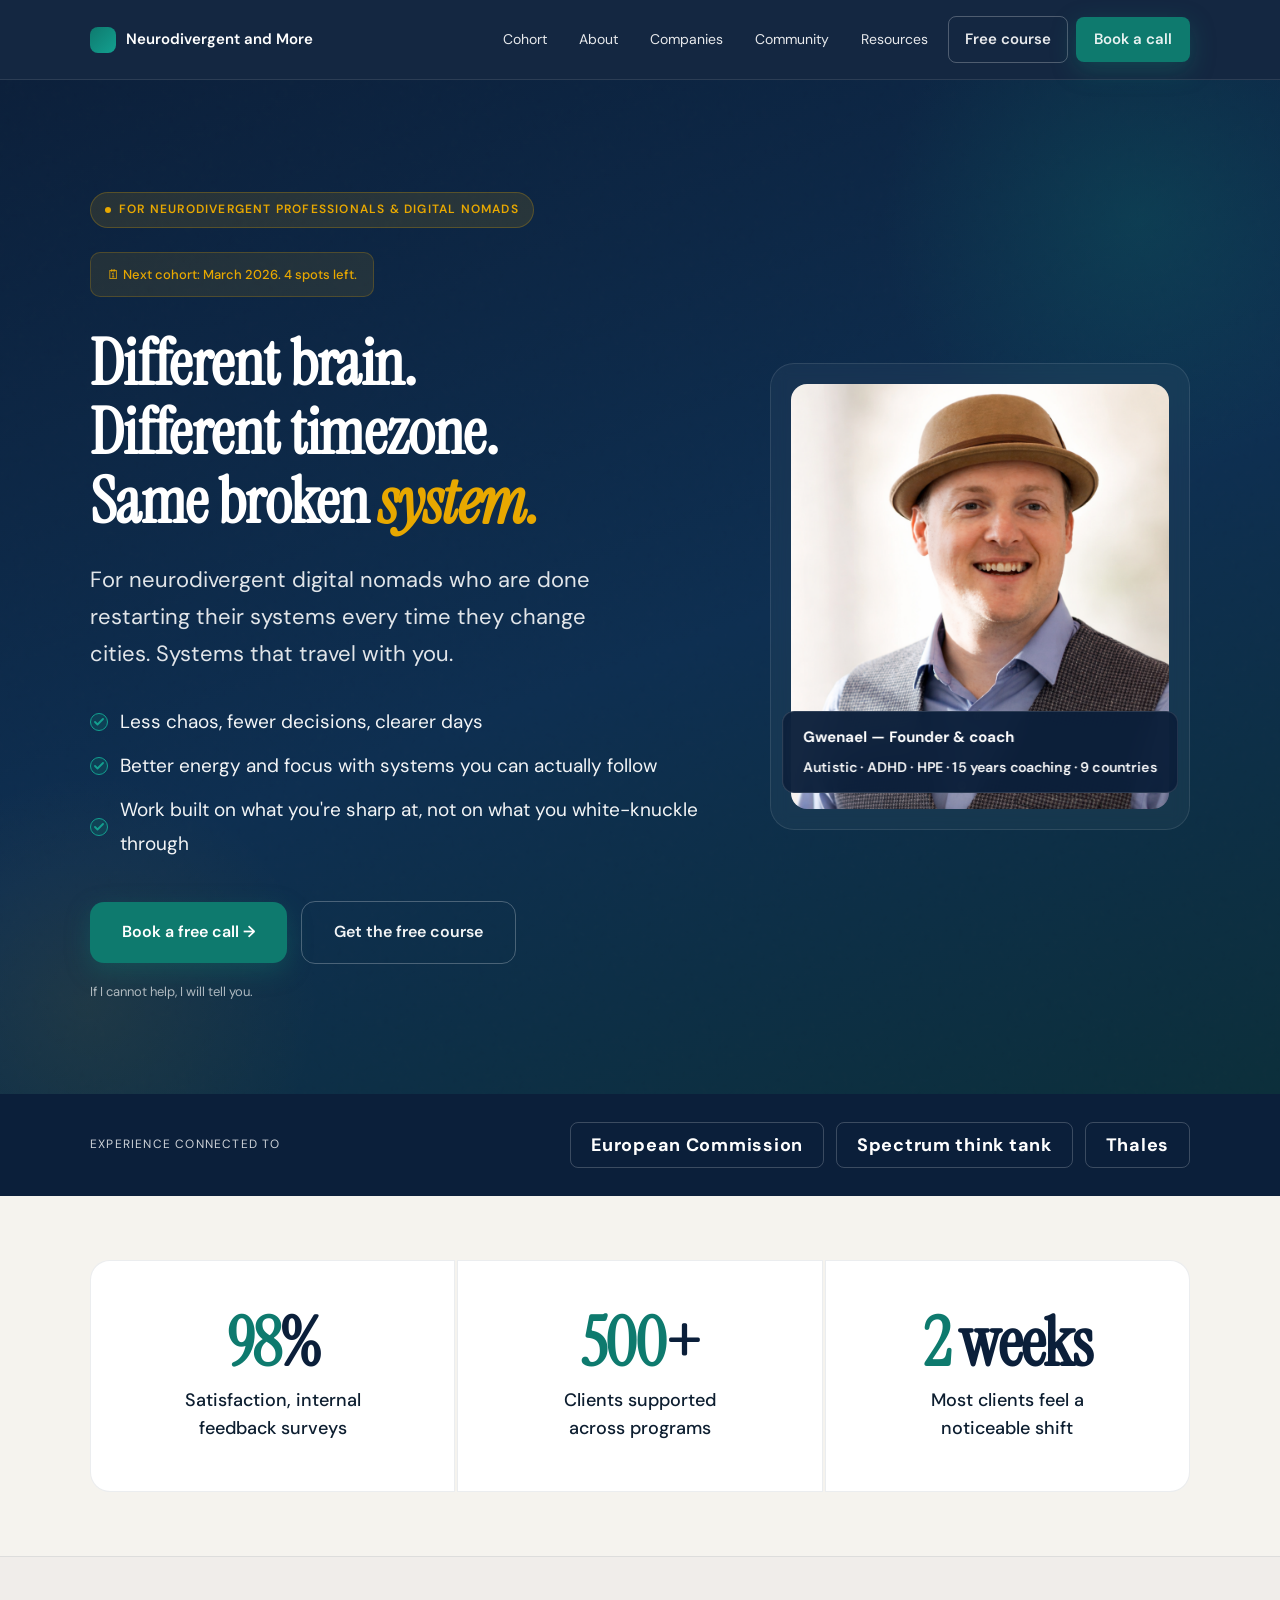
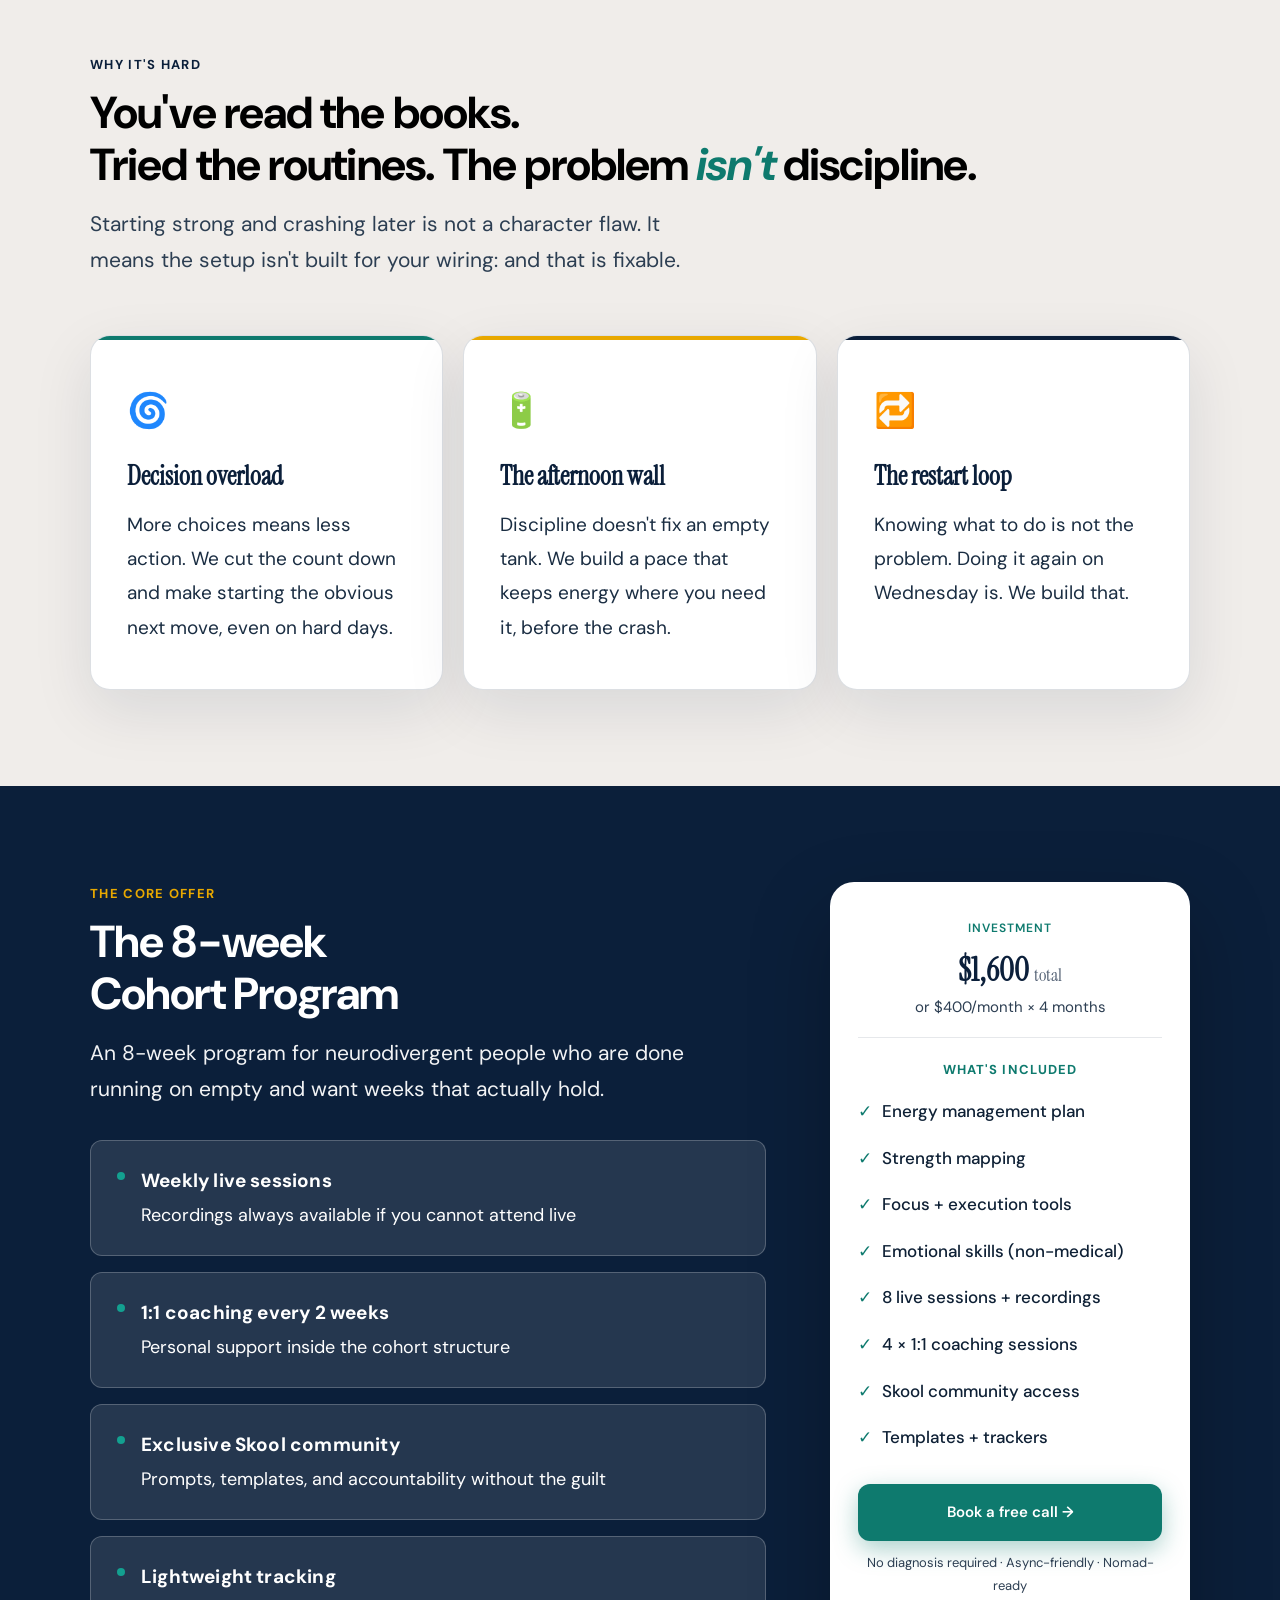
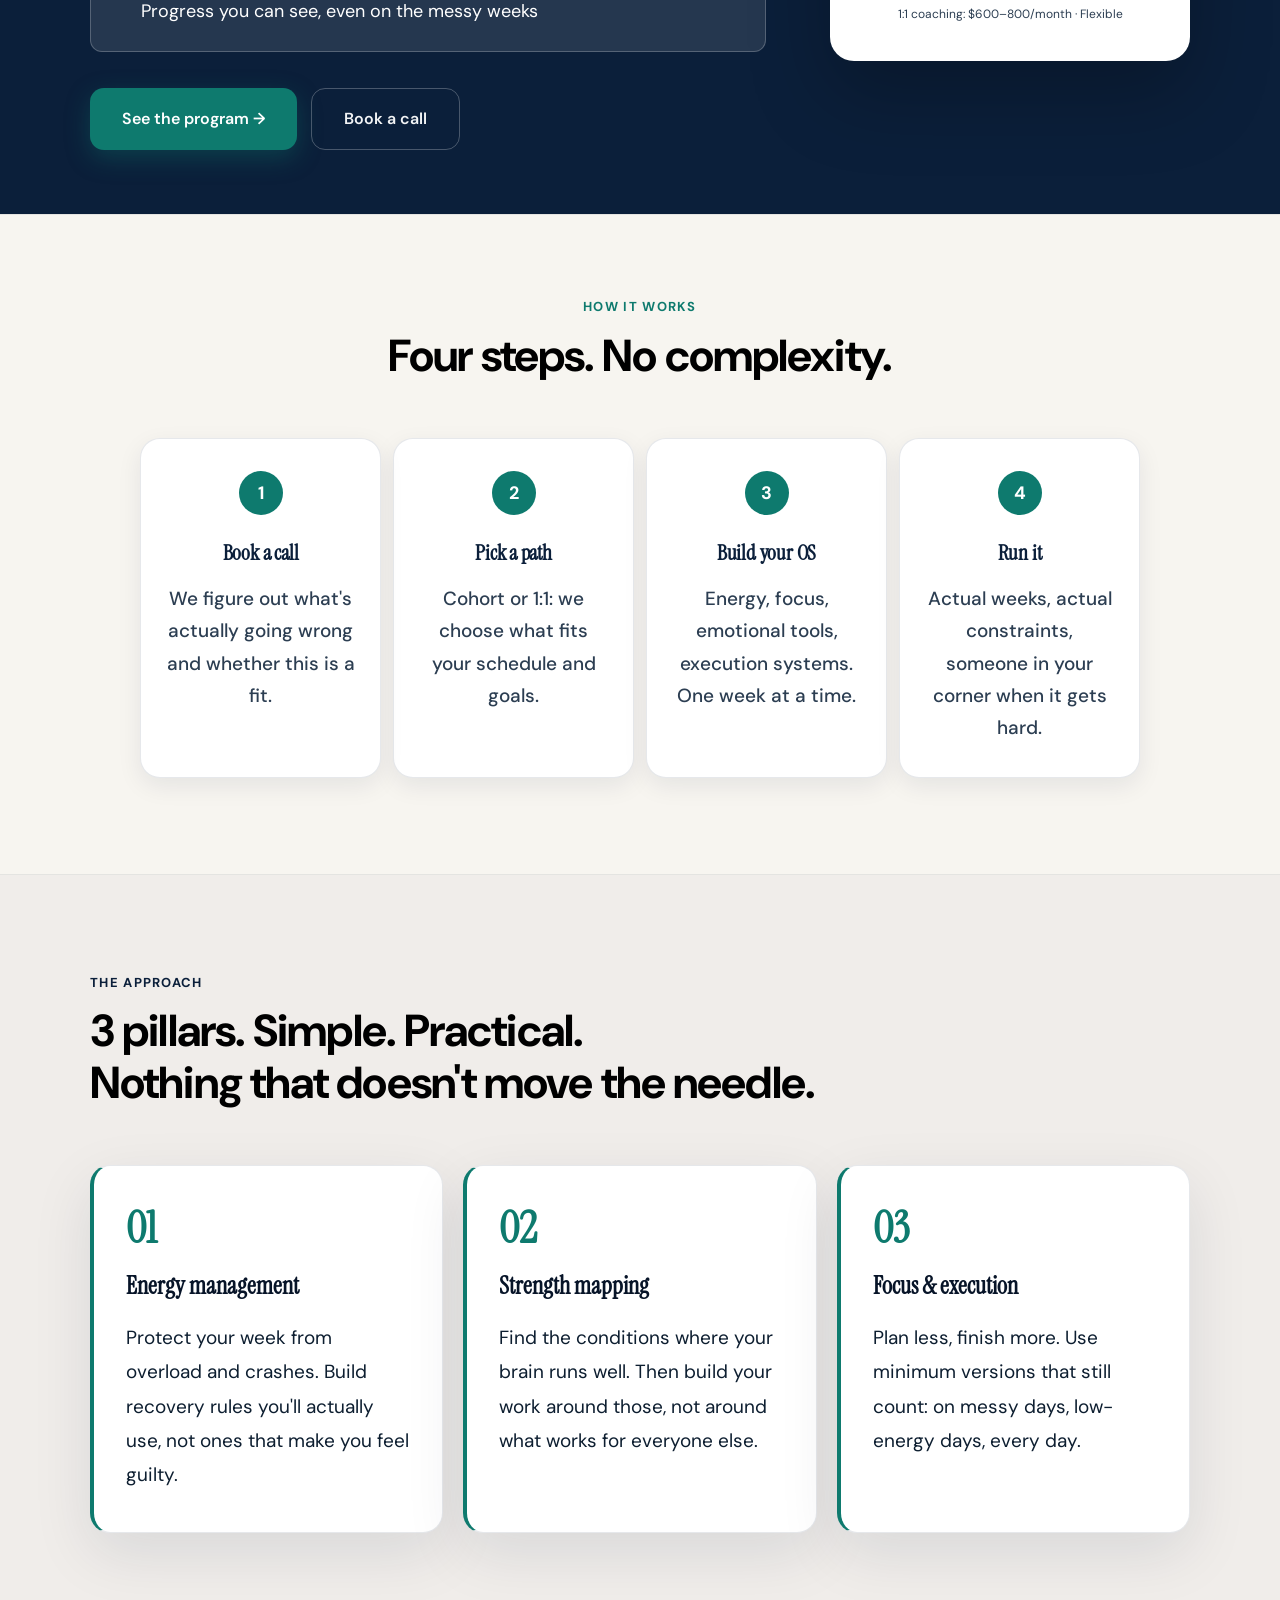
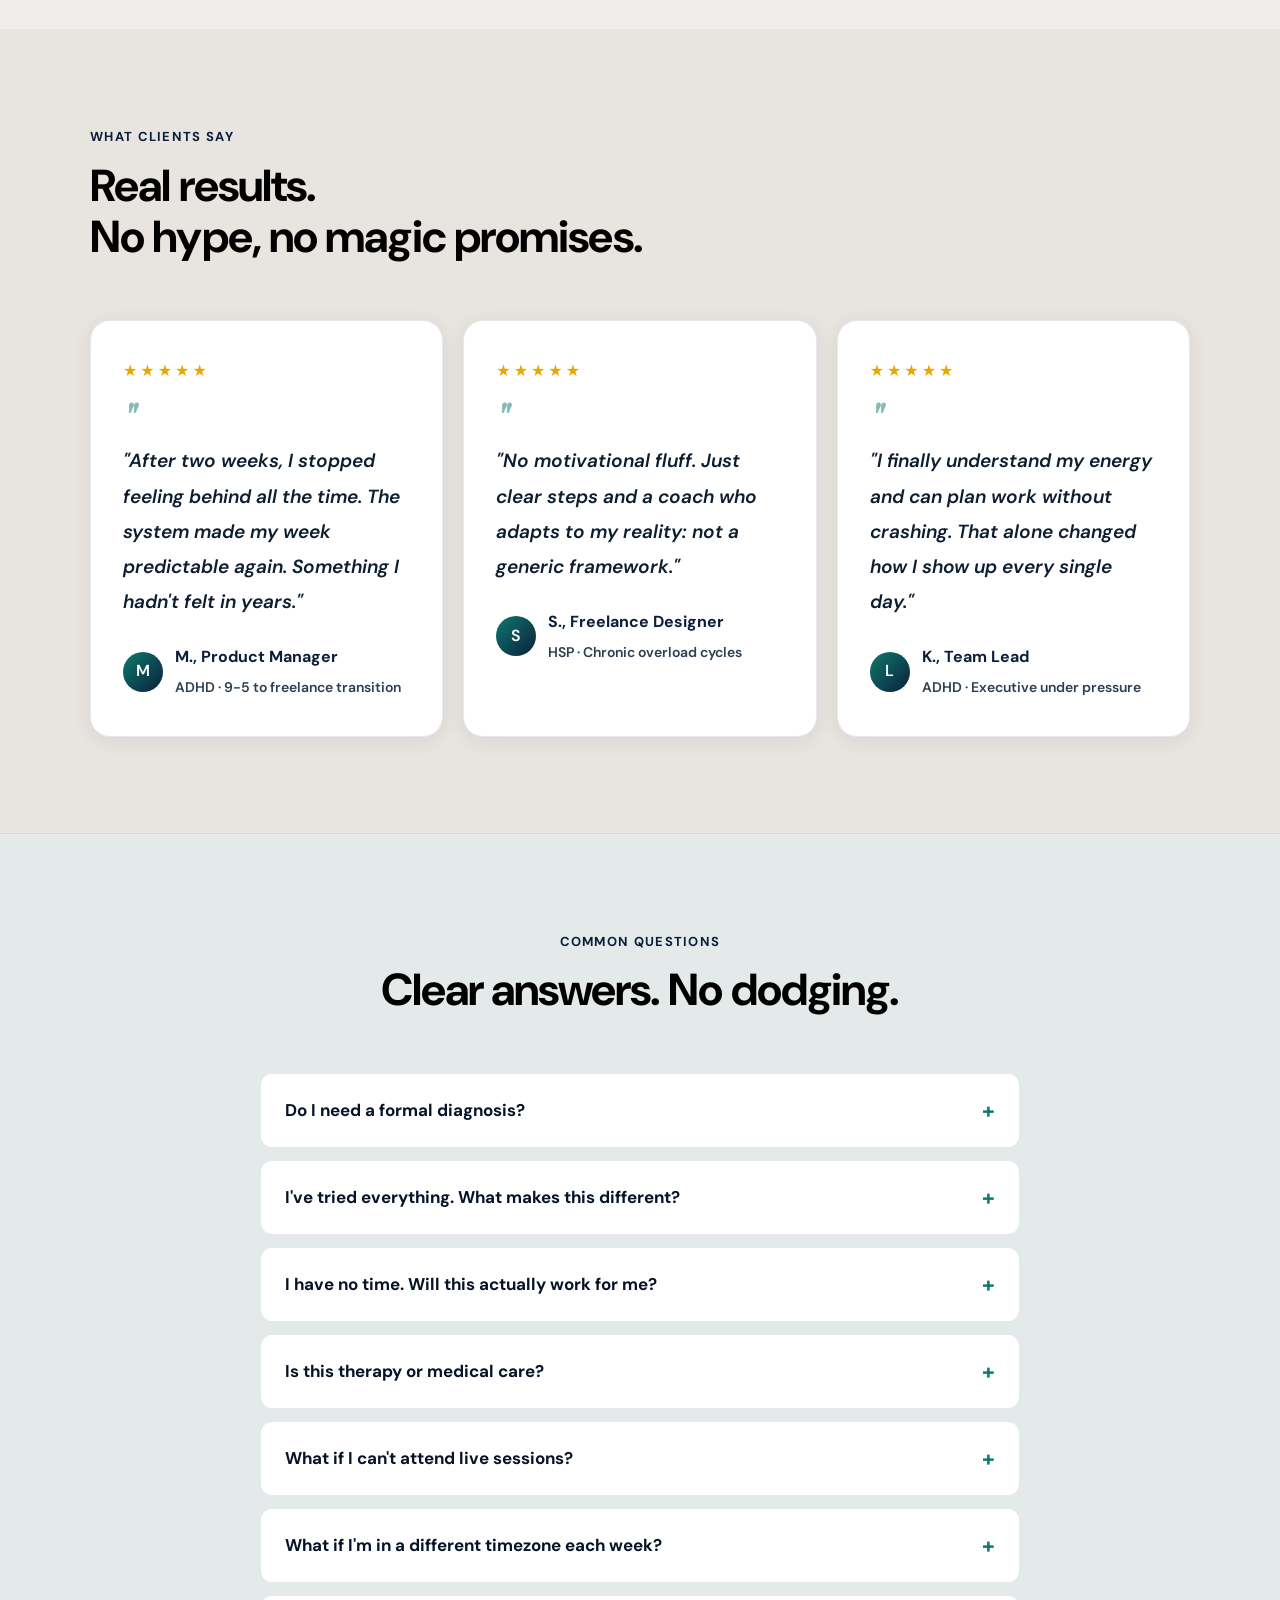
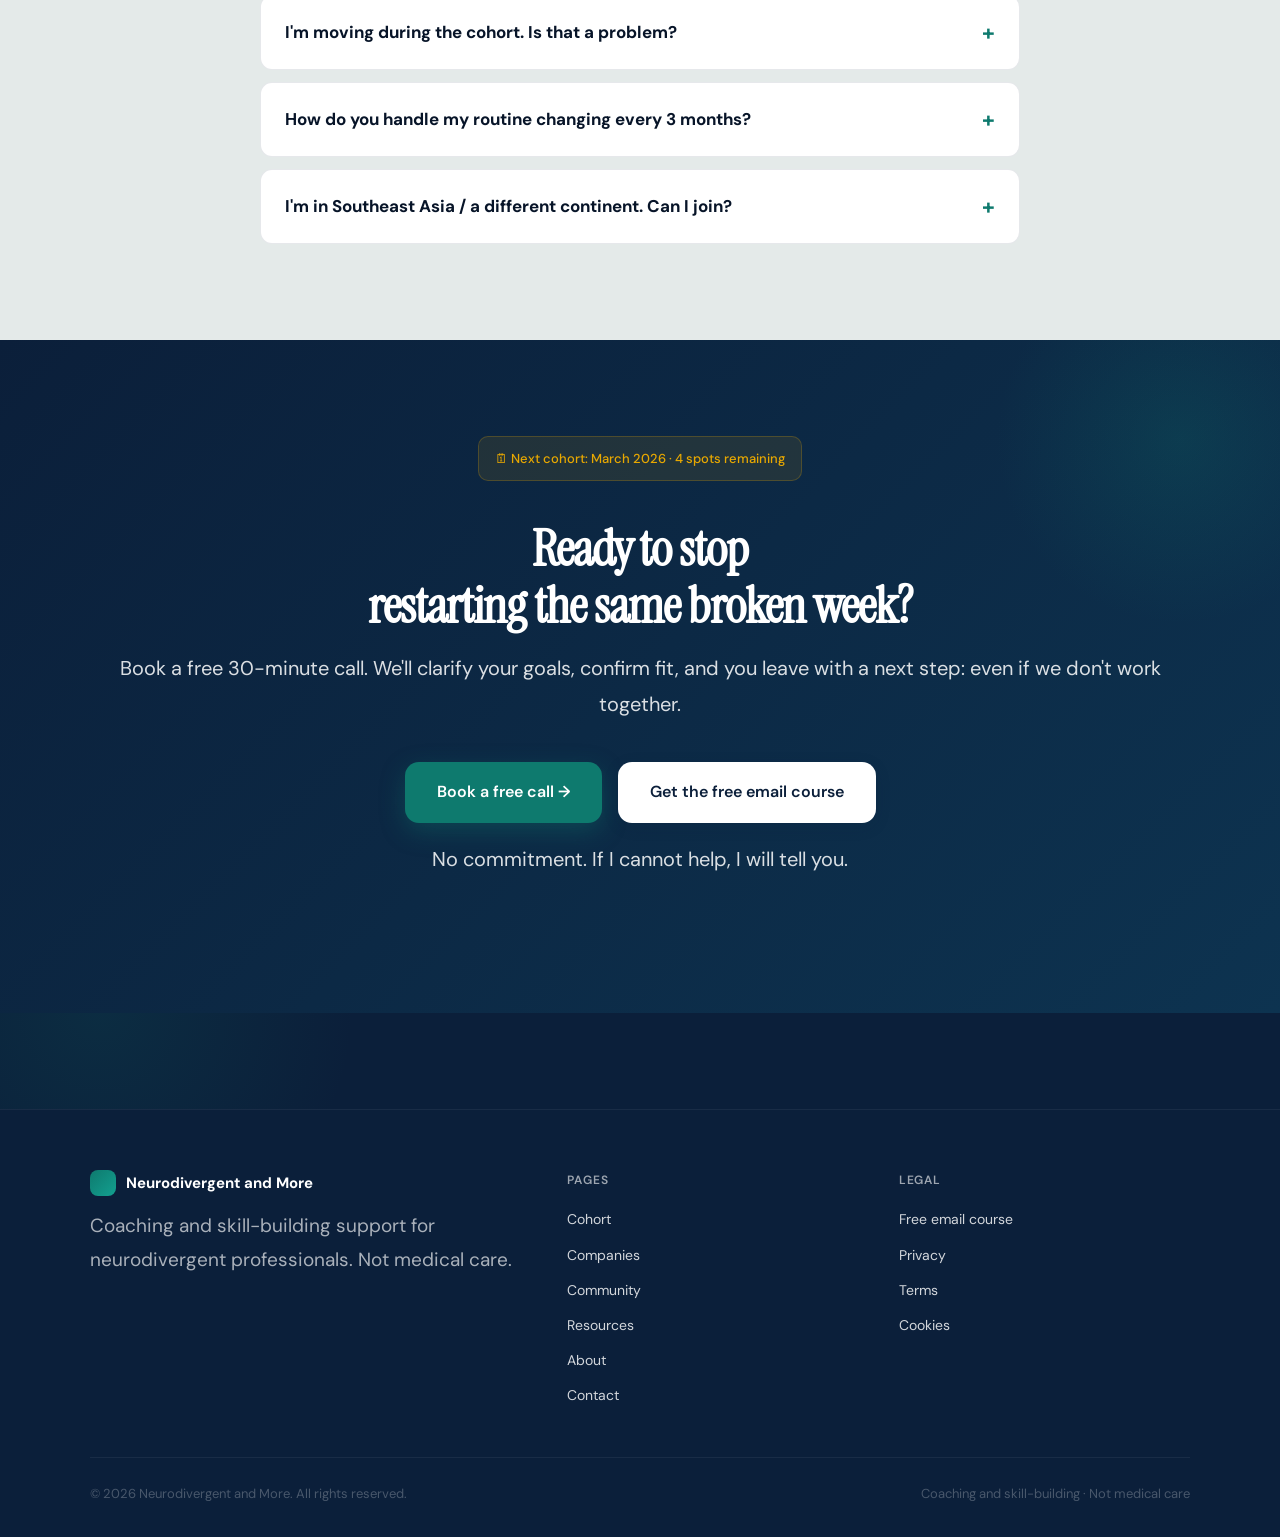
==== commit e548a7a5: "update manus index" ====
--- a/index.html
+++ b/index.html
@@ -1008,7 +1008,7 @@
         <div class="hero-inner">
 
           <div class="hero-copy">
-            <div class="hero-eyebrow">For neurodivergent professionals</div>
+            <div class="hero-eyebrow">For neurodivergent professionals &amp; digital nomads</div>
 
             <div class="cohort-alert">
               🗓 Next cohort: March 2026. 4 spots left.
@@ -1016,11 +1016,12 @@
 
             <h1>
               Different brain.<br>
+              Different timezone.<br>
               Same broken <em>system.</em>
             </h1>
 
             <p class="hero-sub">
-              Most productivity systems were written for a different kind of brain. This one wasn't.
+              For neurodivergent digital nomads who are done restarting their systems every time they change cities. Systems that travel with you.
             </p>
 
             <ul class="hero-checklist">
@@ -1049,8 +1050,8 @@
                 loading="eager"
               />
               <div class="founder-badge">
-                <div class="founder-badge-title">Founder-led coaching</div>
-                <div class="founder-badge-sub">Founder-led · No ghost coaches · Direct work</div>
+                <div class="founder-badge-title">Gwenael — Founder &amp; coach</div>
+                <div class="founder-badge-sub">Autistic · ADHD · HPE · 15 years coaching · 9 countries</div>
               </div>
             </div>
           </div>
@@ -1176,8 +1177,10 @@
           </div>
 
           <div class="pricing-card">
-            <div class="pricing-label">What's included</div>
-            <h3>Your Neurodivergent OS</h3>
+            <div class="pricing-label">Investment</div>
+            <h3 style="font-size:32px;margin-bottom:4px;">$1,600 <span style="font-size:18px;font-weight:400;opacity:0.7;">total</span></h3>
+            <p style="font-size:15px;color:var(--muted);margin-bottom:20px;border-bottom:1px solid rgba(11,31,58,0.10);padding-bottom:16px;">or $400/month × 4 months</p>
+            <div style="font-size:13px;font-weight:700;letter-spacing:.08em;text-transform:uppercase;color:var(--teal);margin-bottom:12px;">What's included</div>
             <ul class="pricing-list">
               <li>Energy management plan</li>
               <li>Strength mapping</li>
@@ -1189,7 +1192,8 @@
               <li>Templates + trackers</li>
             </ul>
             <a href="/contact.html" class="btn btn-primary" style="width:100%;padding:15px;">Book a free call →</a>
-            <p class="pricing-note">No diagnosis required.</p>
+            <p class="pricing-note" style="font-size:13px;margin-top:10px;text-align:center;">No diagnosis required · Async-friendly · Nomad-ready</p>
+            <p style="font-size:12px;text-align:center;color:var(--muted);margin-top:6px;">1:1 coaching: $600–800/month · Flexible</p>
           </div>
         </div>
       </div>
@@ -1340,6 +1344,26 @@
           <div class="faq-item">
             <button class="faq-q" aria-expanded="false">What if I can't attend live sessions?</button>
             <div class="faq-a" hidden><p>Recordings are always available. You still get full support through the community and your 1:1 sessions.</p></div>
+          </div>
+
+          <div class="faq-item">
+            <button class="faq-q" aria-expanded="false">What if I'm in a different timezone each week?</button>
+            <div class="faq-a" hidden><p>The cohort is async-friendly by design. All sessions are recorded. The real work happens in the community and your 1:1 sessions, which we schedule around your timezone — wherever you are.</p></div>
+          </div>
+
+          <div class="faq-item">
+            <button class="faq-q" aria-expanded="false">I'm moving during the cohort. Is that a problem?</button>
+            <div class="faq-a" hidden><p>No. Moving is part of the context we build around. The whole point is systems that survive change — including changing cities mid-program.</p></div>
+          </div>
+
+          <div class="faq-item">
+            <button class="faq-q" aria-expanded="false">How do you handle my routine changing every 3 months?</button>
+            <div class="faq-a" hidden><p>That's exactly the pattern we design for. You won't build a routine — you'll build a system that resets quickly when your environment does.</p></div>
+          </div>
+
+          <div class="faq-item">
+            <button class="faq-q" aria-expanded="false">I'm in Southeast Asia / a different continent. Can I join?</button>
+            <div class="faq-a" hidden><p>Yes. The program is fully remote and timezone-flexible. Past clients have joined from Asia, the Americas, Africa, and across Europe.</p></div>
           </div>
 
         </div>
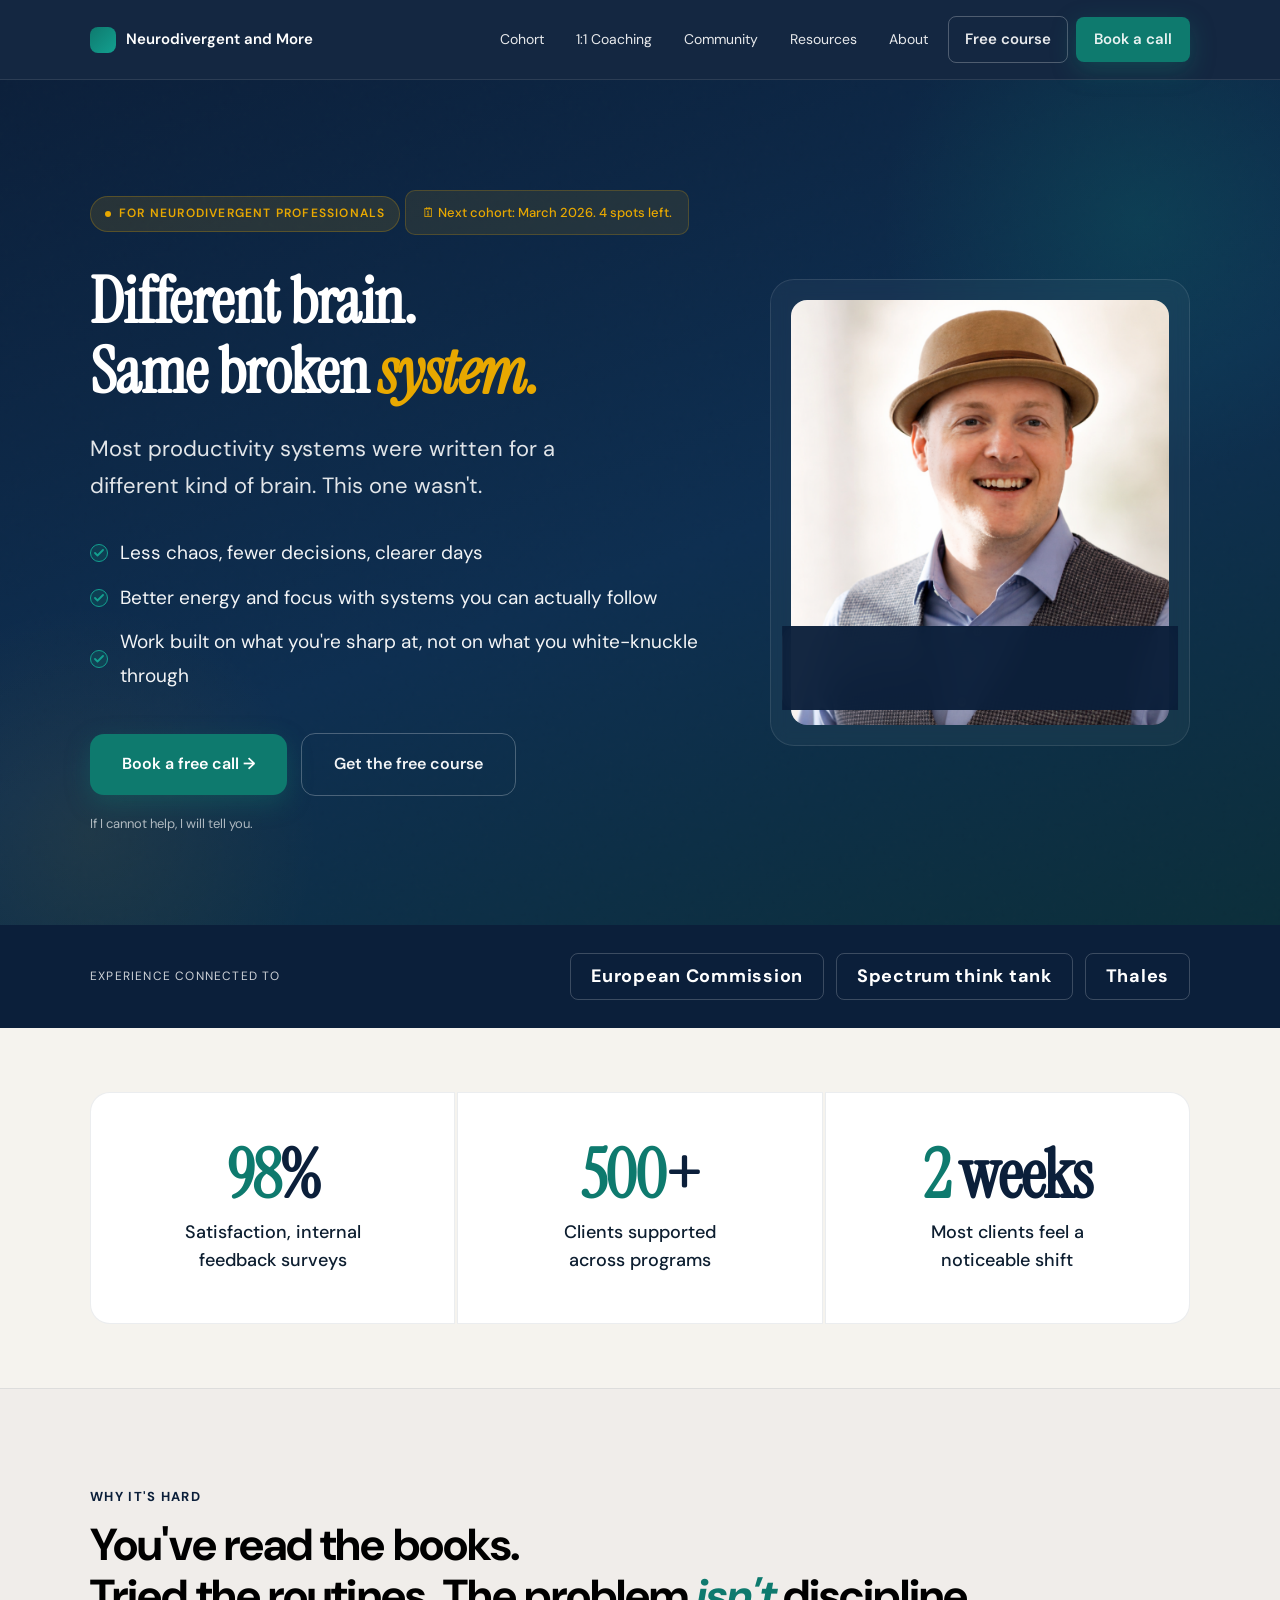
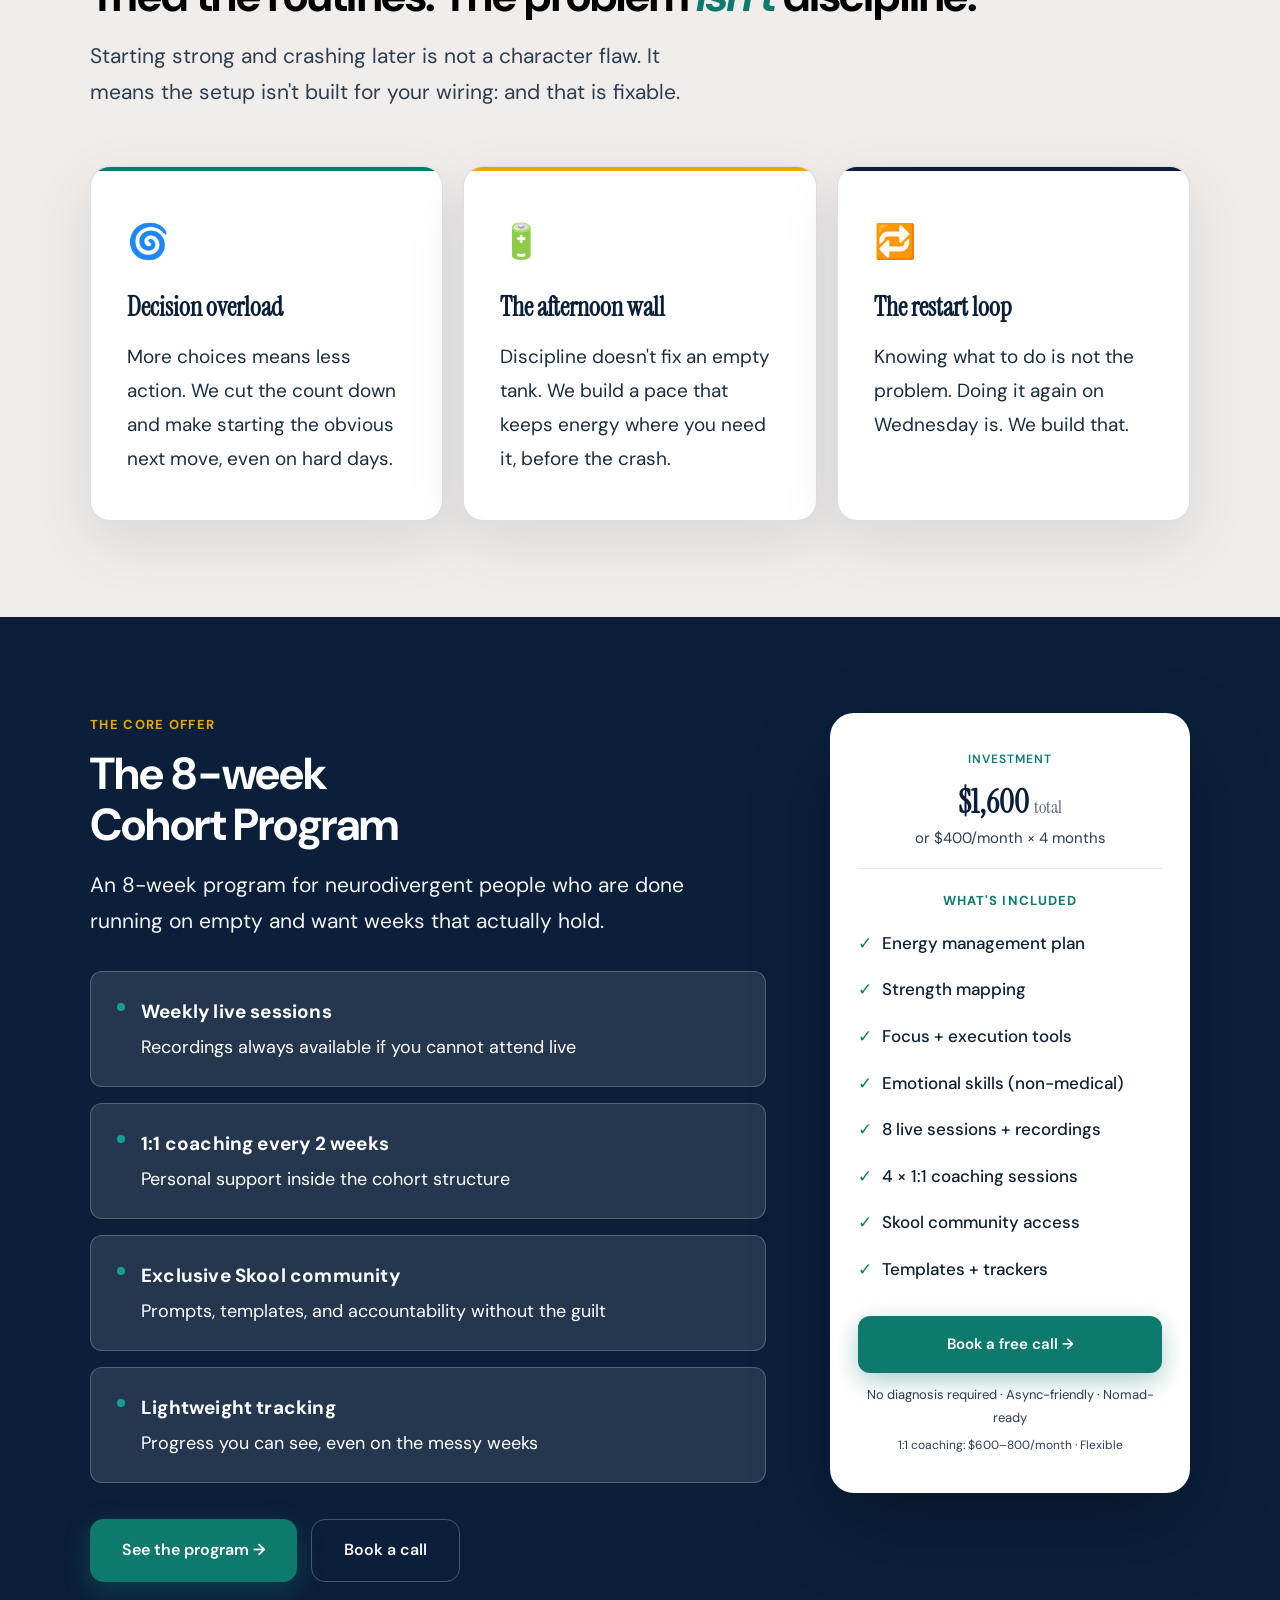
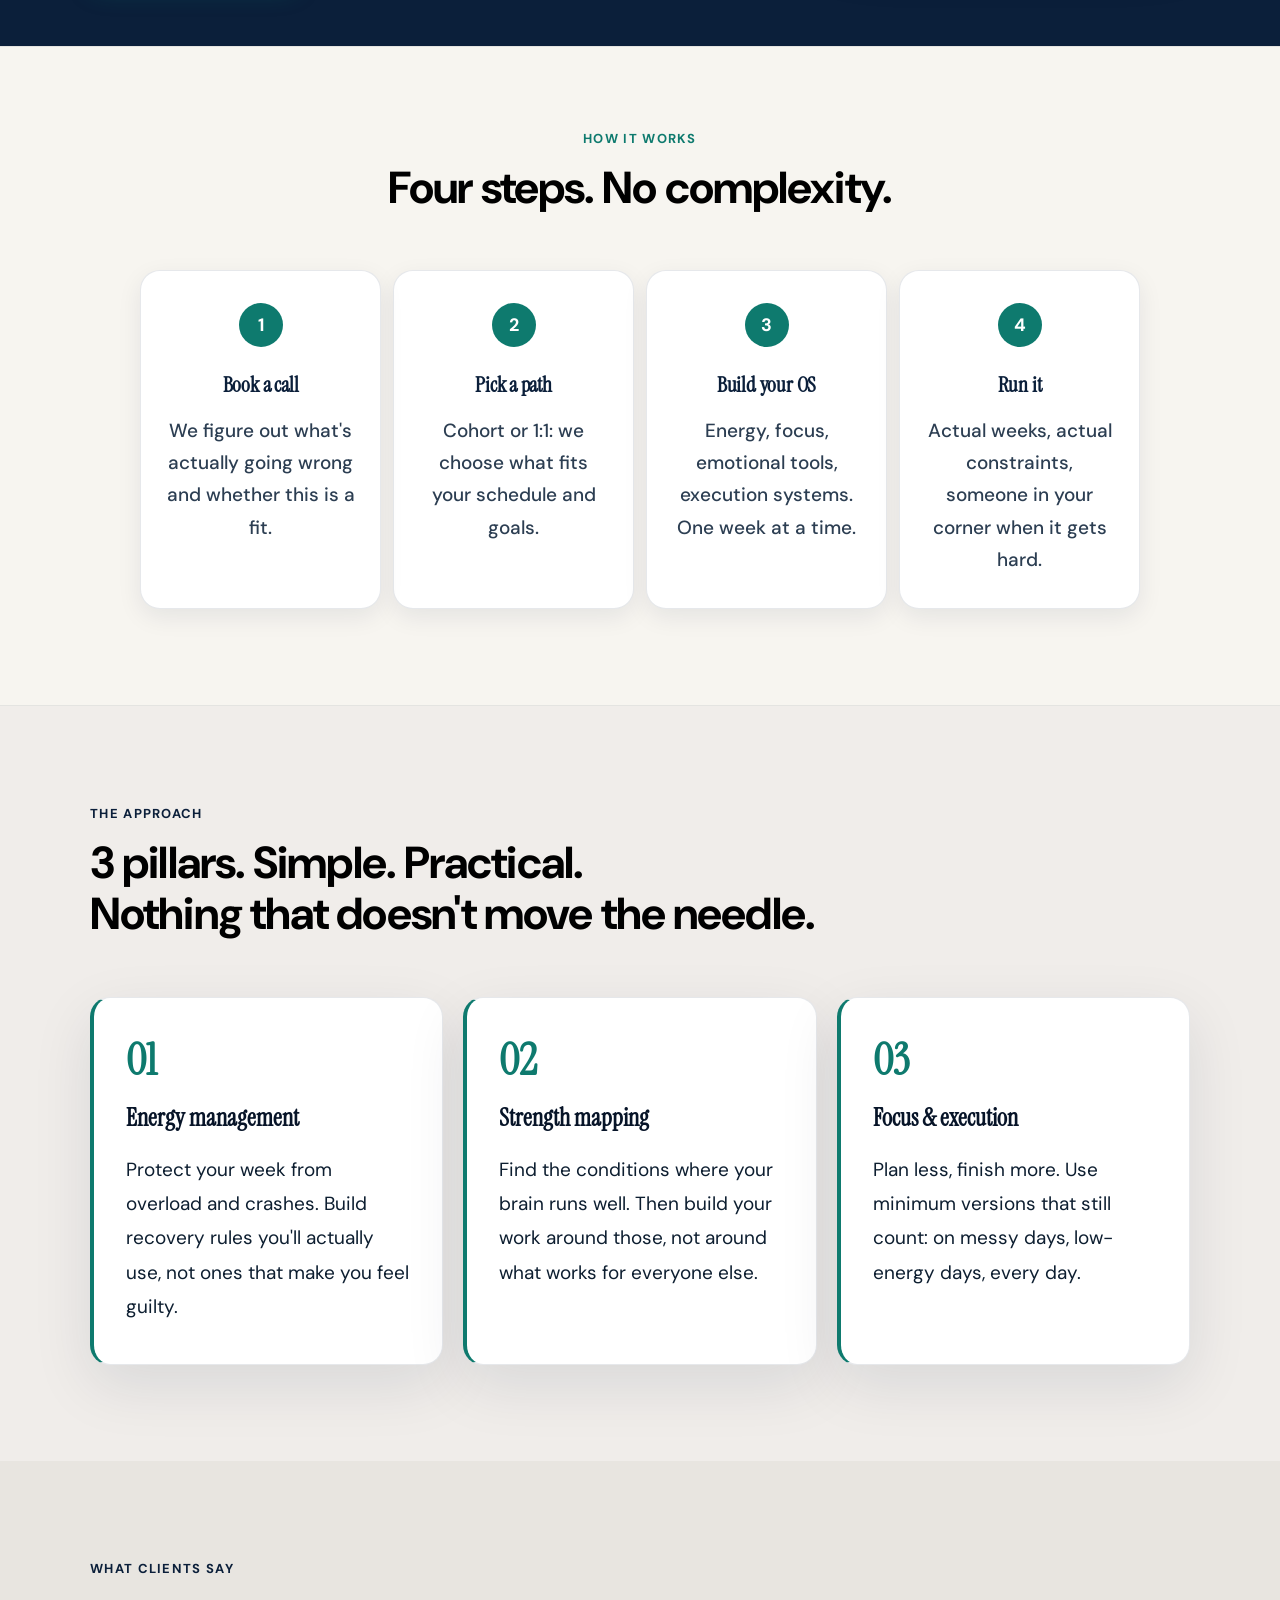
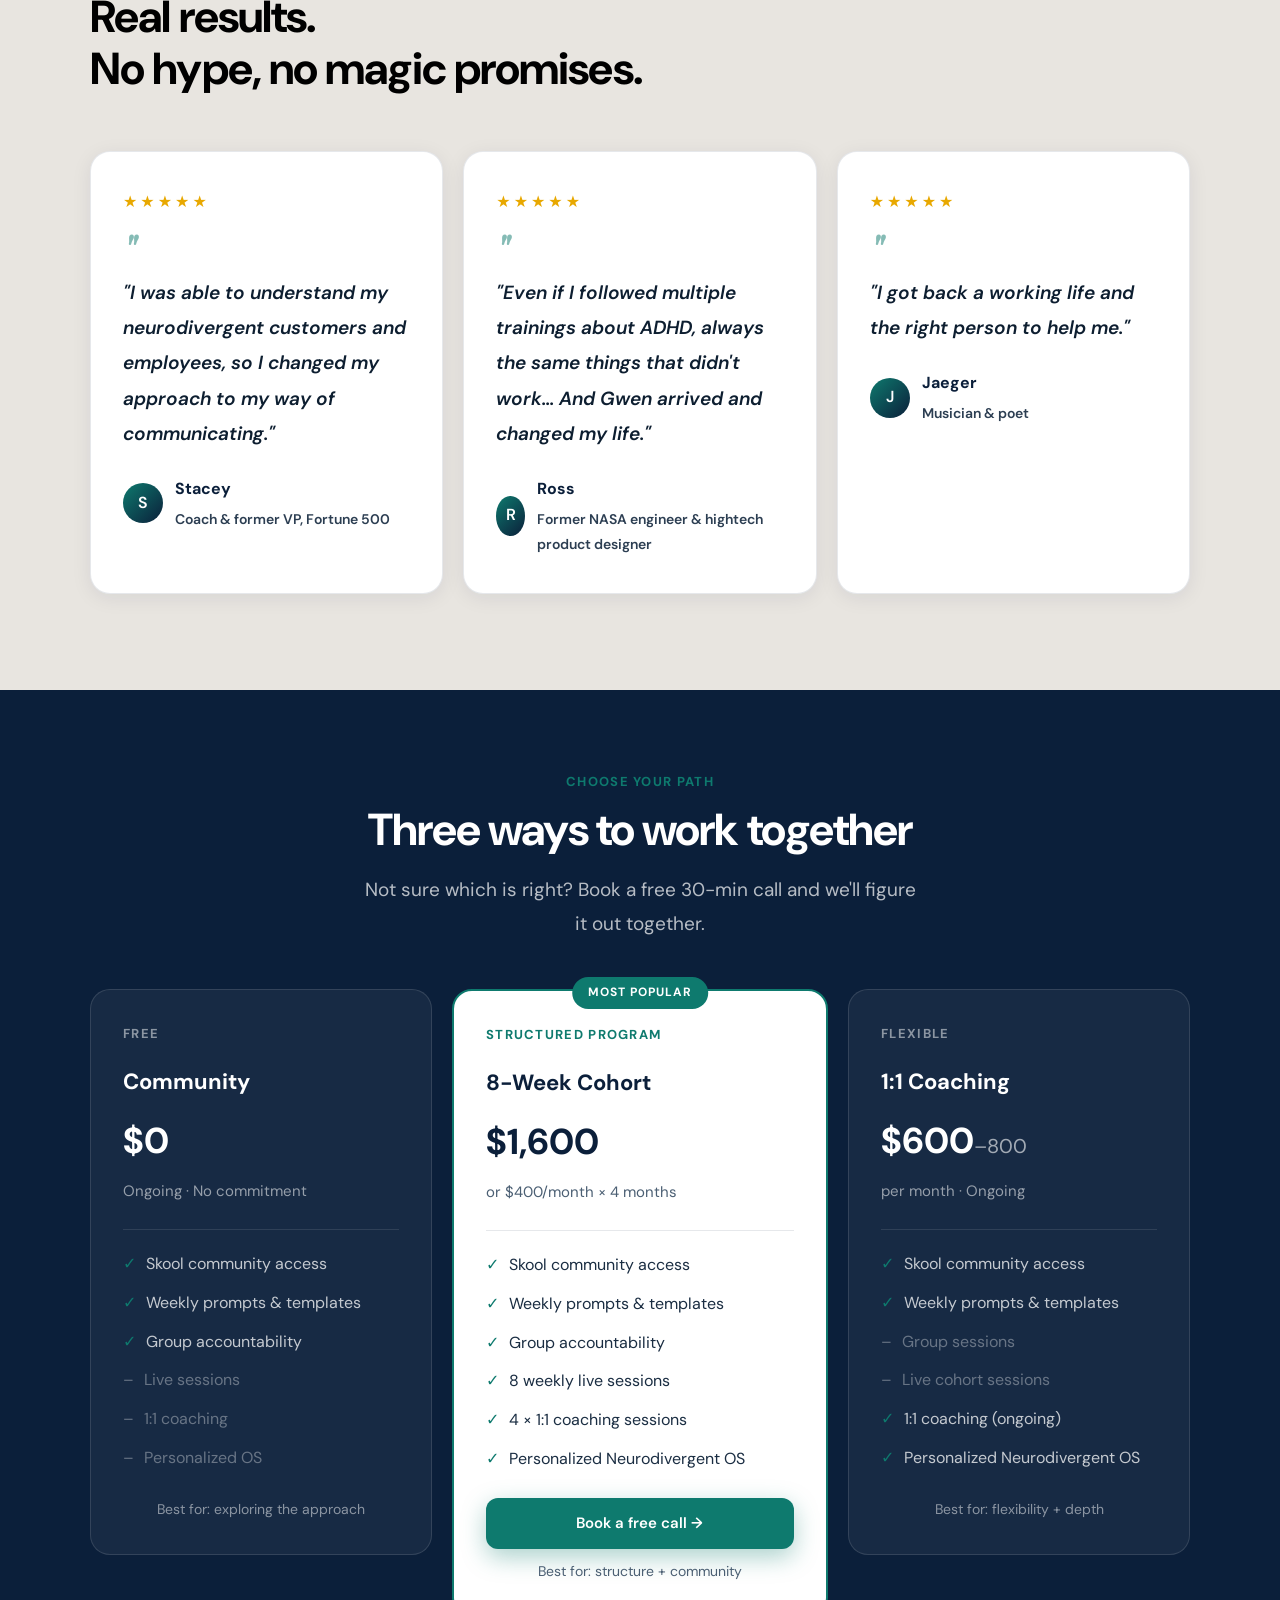
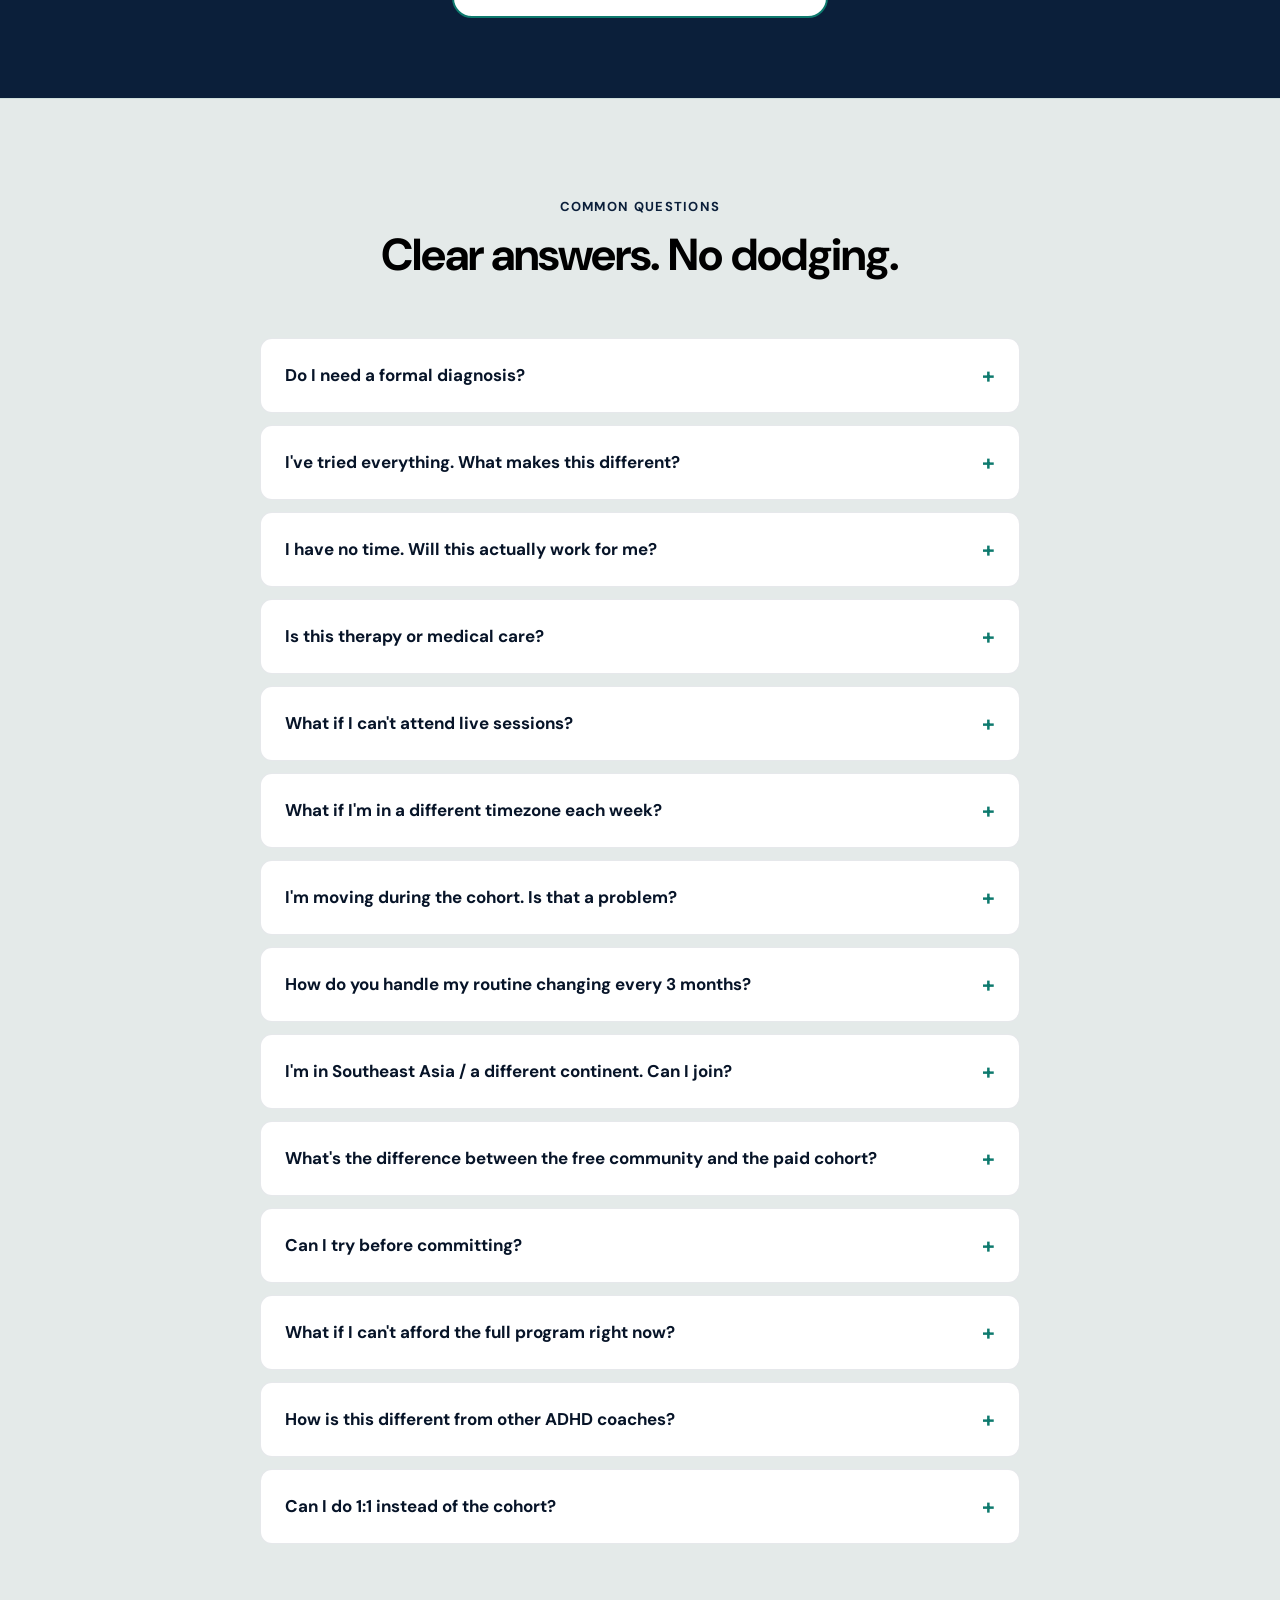
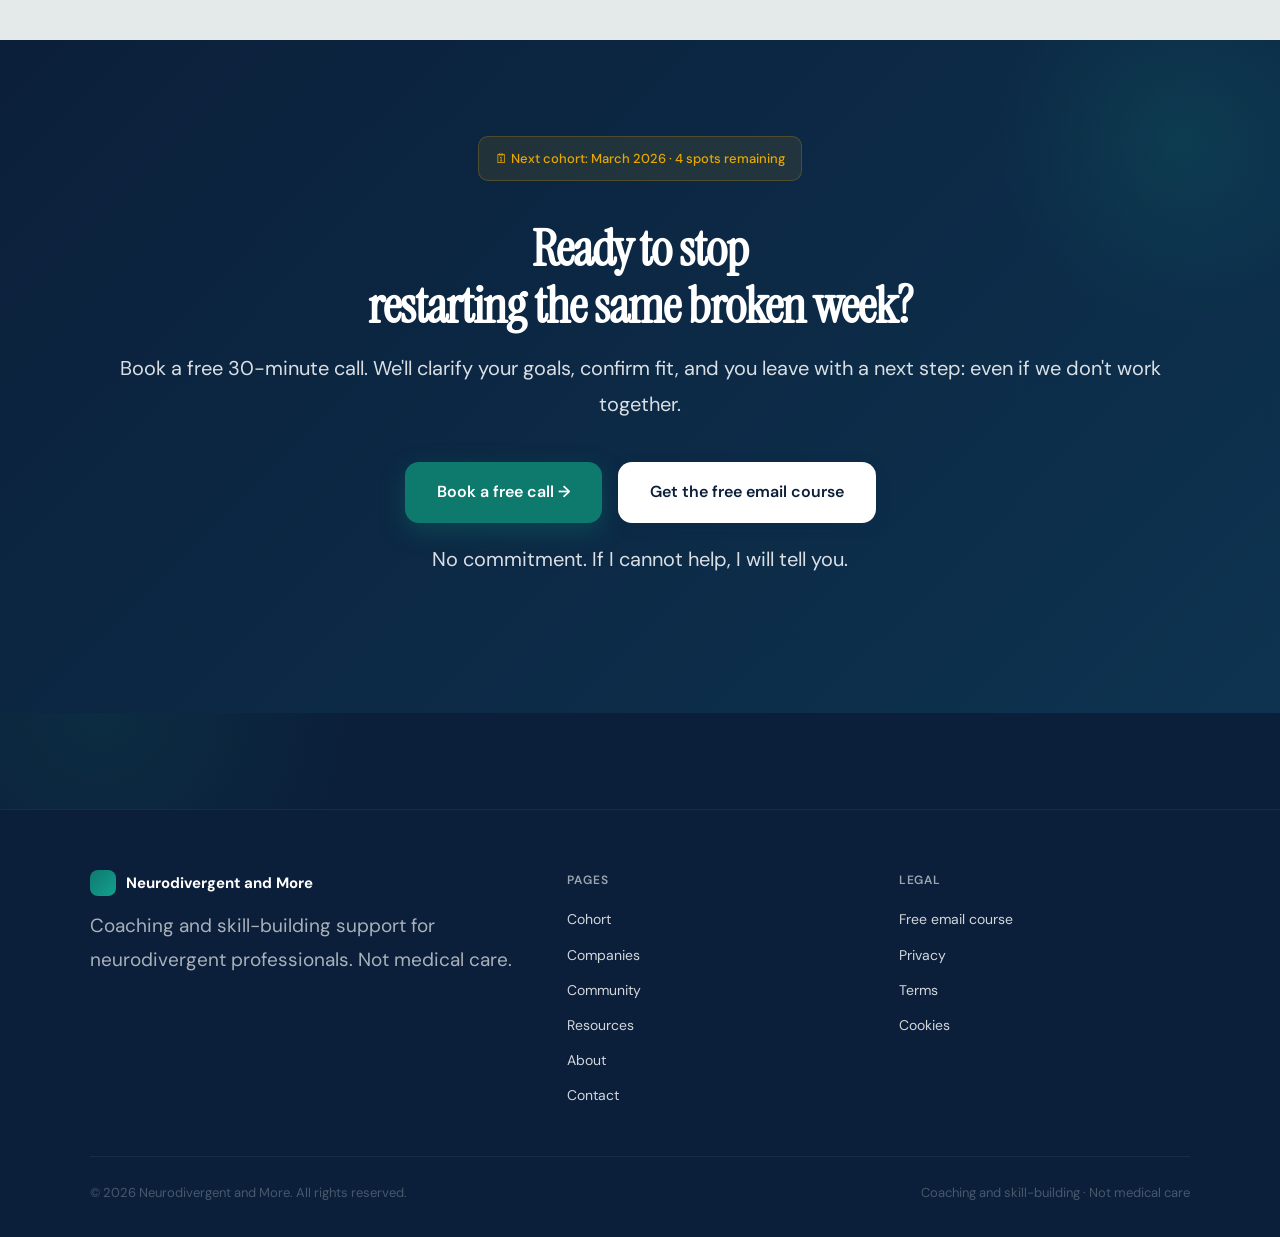
==== commit e798b662: "pdf" ====
--- a/index.html
+++ b/index.html
@@ -948,6 +948,9 @@
     /* ============================================================
        RESPONSIVE
     ============================================================ */
+    @media (max-width: 820px) {
+      .pricing-compare { grid-template-columns: 1fr !important; }
+    }
     @media (max-width: 900px) {
       .hero-inner        { grid-template-columns: 1fr; }
       .founder-card      { max-width: 380px; margin: 0 auto; }
@@ -986,10 +989,10 @@
         </a>
         <div class="nav-links">
           <a href="/program.html">Cohort</a>
-          <a href="/about.html">About</a>
-          <a href="/companies.html">Companies</a>
+          <a href="/coaching.html">1:1 Coaching</a>
           <a href="/community.html">Community</a>
           <a href="/resources.html">Resources</a>
+          <a href="/about.html">About</a>
           <a href="/free-course.html" class="btn btn-outline" style="padding:9px 16px;font-size:15px;">Free course</a>
           <a href="/contact.html" class="btn btn-primary" style="padding:9px 18px;font-size:15px;">Book a call</a>
         </div>
@@ -1008,7 +1011,7 @@
         <div class="hero-inner">
 
           <div class="hero-copy">
-            <div class="hero-eyebrow">For neurodivergent professionals &amp; digital nomads</div>
+            <div class="hero-eyebrow">For neurodivergent professionals</div>
 
             <div class="cohort-alert">
               🗓 Next cohort: March 2026. 4 spots left.
@@ -1016,12 +1019,11 @@
 
             <h1>
               Different brain.<br>
-              Different timezone.<br>
               Same broken <em>system.</em>
             </h1>
 
             <p class="hero-sub">
-              For neurodivergent digital nomads who are done restarting their systems every time they change cities. Systems that travel with you.
+              Most productivity systems were written for a different kind of brain. This one wasn't.
             </p>
 
             <ul class="hero-checklist">
@@ -1275,37 +1277,114 @@
         <div class="testi-grid">
           <div class="testi-card">
             <div class="testi-stars">★★★★★</div>
-            <p class="testi-quote">"After two weeks, I stopped feeling behind all the time. The system made my week predictable again. Something I hadn't felt in years."</p>
-            <div class="testi-author">
-              <div class="testi-avatar">M</div>
-              <div>
-                <div class="testi-name">M., Product Manager</div>
-                <div class="testi-role">ADHD · 9-5 to freelance transition</div>
-              </div>
-            </div>
-          </div>
-          <div class="testi-card">
-            <div class="testi-stars">★★★★★</div>
-            <p class="testi-quote">"No motivational fluff. Just clear steps and a coach who adapts to my reality: not a generic framework."</p>
+            <p class="testi-quote">"I was able to understand my neurodivergent customers and employees, so I changed my approach to my way of communicating."</p>
             <div class="testi-author">
               <div class="testi-avatar">S</div>
               <div>
-                <div class="testi-name">S., Freelance Designer</div>
-                <div class="testi-role">HSP · Chronic overload cycles</div>
+                <div class="testi-name">Stacey</div>
+                <div class="testi-role">Coach &amp; former VP, Fortune 500</div>
               </div>
             </div>
           </div>
           <div class="testi-card">
             <div class="testi-stars">★★★★★</div>
-            <p class="testi-quote">"I finally understand my energy and can plan work without crashing. That alone changed how I show up every single day."</p>
+            <p class="testi-quote">"Even if I followed multiple trainings about ADHD, always the same things that didn't work... And Gwen arrived and changed my life."</p>
             <div class="testi-author">
-              <div class="testi-avatar">L</div>
+              <div class="testi-avatar">R</div>
               <div>
-                <div class="testi-name">K., Team Lead</div>
-                <div class="testi-role">ADHD · Executive under pressure</div>
+                <div class="testi-name">Ross</div>
+                <div class="testi-role">Former NASA engineer &amp; hightech product designer</div>
               </div>
             </div>
           </div>
+          <div class="testi-card">
+            <div class="testi-stars">★★★★★</div>
+            <p class="testi-quote">"I got back a working life and the right person to help me."</p>
+            <div class="testi-author">
+              <div class="testi-avatar">J</div>
+              <div>
+                <div class="testi-name">Jaeger</div>
+                <div class="testi-role">Musician &amp; poet</div>
+              </div>
+            </div>
+          </div>
+        </div>
+      </div>
+    </section>
+
+
+    <!-- ============================================================
+         PRICING COMPARISON
+    ============================================================ -->
+    <section class="section" style="background:#0B1F3A;padding-top:80px;padding-bottom:80px;">
+      <div class="container">
+        <div class="section-head" style="text-align:center;margin-bottom:48px;">
+          <p class="section-eyebrow" style="color:#0E7A6E;">Choose your path</p>
+          <h2 class="section-title" style="color:white;">Three ways to work together</h2>
+          <p style="color:rgba(255,255,255,0.70);font-size:19px;max-width:560px;margin:0 auto;">Not sure which is right? Book a free 30-min call and we'll figure it out together.</p>
+        </div>
+
+        <div class="pricing-compare" style="display:grid;grid-template-columns:1fr 1.1fr 1fr;gap:20px;align-items:start;">
+
+          <!-- Free Community -->
+          <div style="background:rgba(255,255,255,0.05);border:1px solid rgba(255,255,255,0.12);border-radius:20px;padding:32px;">
+            <div style="font-size:13px;font-weight:700;letter-spacing:.10em;text-transform:uppercase;color:rgba(255,255,255,0.50);margin-bottom:16px;">Free</div>
+            <h3 style="color:white;font-size:22px;margin-bottom:8px;">Community</h3>
+            <div style="font-size:36px;font-weight:700;color:white;margin-bottom:4px;">$0</div>
+            <p style="color:rgba(255,255,255,0.55);font-size:15px;margin-bottom:24px;">Ongoing · No commitment</p>
+            <div style="border-top:1px solid rgba(255,255,255,0.10);padding-top:20px;margin-bottom:24px;">
+              <ul style="list-style:none;padding:0;margin:0;display:grid;gap:10px;">
+                <li style="display:flex;gap:10px;color:rgba(255,255,255,0.75);font-size:16px;"><span style="color:#0E7A6E;">✓</span> Skool community access</li>
+                <li style="display:flex;gap:10px;color:rgba(255,255,255,0.75);font-size:16px;"><span style="color:#0E7A6E;">✓</span> Weekly prompts &amp; templates</li>
+                <li style="display:flex;gap:10px;color:rgba(255,255,255,0.75);font-size:16px;"><span style="color:#0E7A6E;">✓</span> Group accountability</li>
+                <li style="display:flex;gap:10px;color:rgba(255,255,255,0.35);font-size:16px;"><span>–</span> Live sessions</li>
+                <li style="display:flex;gap:10px;color:rgba(255,255,255,0.35);font-size:16px;"><span>–</span> 1:1 coaching</li>
+                <li style="display:flex;gap:10px;color:rgba(255,255,255,0.35);font-size:16px;"><span>–</span> Personalized OS</li>
+              </ul>
+            </div>
+            <p style="color:rgba(255,255,255,0.50);font-size:14px;text-align:center;">Best for: exploring the approach</p>
+          </div>
+
+          <!-- 8-week Cohort — highlighted -->
+          <div style="background:white;border:2px solid #0E7A6E;border-radius:20px;padding:32px;position:relative;">
+            <div style="position:absolute;top:-14px;left:50%;transform:translateX(-50%);background:#0E7A6E;color:white;font-size:12px;font-weight:700;letter-spacing:.08em;text-transform:uppercase;padding:5px 16px;border-radius:999px;white-space:nowrap;">Most popular</div>
+            <div style="font-size:13px;font-weight:700;letter-spacing:.10em;text-transform:uppercase;color:#0E7A6E;margin-bottom:16px;">Structured program</div>
+            <h3 style="color:#0B1F3A;font-size:22px;margin-bottom:8px;">8-Week Cohort</h3>
+            <div style="font-size:36px;font-weight:700;color:#0B1F3A;margin-bottom:4px;">$1,600</div>
+            <p style="color:#4B5F73;font-size:15px;margin-bottom:24px;">or $400/month × 4 months</p>
+            <div style="border-top:1px solid rgba(11,31,58,0.10);padding-top:20px;margin-bottom:24px;">
+              <ul style="list-style:none;padding:0;margin:0;display:grid;gap:10px;">
+                <li style="display:flex;gap:10px;color:#1a2d42;font-size:16px;"><span style="color:#0E7A6E;">✓</span> Skool community access</li>
+                <li style="display:flex;gap:10px;color:#1a2d42;font-size:16px;"><span style="color:#0E7A6E;">✓</span> Weekly prompts &amp; templates</li>
+                <li style="display:flex;gap:10px;color:#1a2d42;font-size:16px;"><span style="color:#0E7A6E;">✓</span> Group accountability</li>
+                <li style="display:flex;gap:10px;color:#1a2d42;font-size:16px;"><span style="color:#0E7A6E;">✓</span> 8 weekly live sessions</li>
+                <li style="display:flex;gap:10px;color:#1a2d42;font-size:16px;"><span style="color:#0E7A6E;">✓</span> 4 × 1:1 coaching sessions</li>
+                <li style="display:flex;gap:10px;color:#1a2d42;font-size:16px;"><span style="color:#0E7A6E;">✓</span> Personalized Neurodivergent OS</li>
+              </ul>
+            </div>
+            <a href="/contact.html" class="btn btn-primary" style="width:100%;text-align:center;color:#ffffff!important;">Book a free call →</a>
+            <p style="color:#4B5F73;font-size:14px;text-align:center;margin-top:10px;">Best for: structure + community</p>
+          </div>
+
+          <!-- 1:1 Coaching -->
+          <div style="background:rgba(255,255,255,0.05);border:1px solid rgba(255,255,255,0.12);border-radius:20px;padding:32px;">
+            <div style="font-size:13px;font-weight:700;letter-spacing:.10em;text-transform:uppercase;color:rgba(255,255,255,0.50);margin-bottom:16px;">Flexible</div>
+            <h3 style="color:white;font-size:22px;margin-bottom:8px;">1:1 Coaching</h3>
+            <div style="font-size:36px;font-weight:700;color:white;margin-bottom:4px;">$600<span style="font-size:20px;font-weight:400;opacity:0.6;">–800</span></div>
+            <p style="color:rgba(255,255,255,0.55);font-size:15px;margin-bottom:24px;">per month · Ongoing</p>
+            <div style="border-top:1px solid rgba(255,255,255,0.10);padding-top:20px;margin-bottom:24px;">
+              <ul style="list-style:none;padding:0;margin:0;display:grid;gap:10px;">
+                <li style="display:flex;gap:10px;color:rgba(255,255,255,0.75);font-size:16px;"><span style="color:#0E7A6E;">✓</span> Skool community access</li>
+                <li style="display:flex;gap:10px;color:rgba(255,255,255,0.75);font-size:16px;"><span style="color:#0E7A6E;">✓</span> Weekly prompts &amp; templates</li>
+                <li style="display:flex;gap:10px;color:rgba(255,255,255,0.35);font-size:16px;"><span>–</span> Group sessions</li>
+                <li style="display:flex;gap:10px;color:rgba(255,255,255,0.35);font-size:16px;"><span>–</span> Live cohort sessions</li>
+                <li style="display:flex;gap:10px;color:rgba(255,255,255,0.75);font-size:16px;"><span style="color:#0E7A6E;">✓</span> 1:1 coaching (ongoing)</li>
+                <li style="display:flex;gap:10px;color:rgba(255,255,255,0.75);font-size:16px;"><span style="color:#0E7A6E;">✓</span> Personalized Neurodivergent OS</li>
+              </ul>
+            </div>
+            <p style="color:rgba(255,255,255,0.50);font-size:14px;text-align:center;">Best for: flexibility + depth</p>
+          </div>
+
         </div>
       </div>
     </section>
@@ -1364,6 +1443,31 @@
           <div class="faq-item">
             <button class="faq-q" aria-expanded="false">I'm in Southeast Asia / a different continent. Can I join?</button>
             <div class="faq-a" hidden><p>Yes. The program is fully remote and timezone-flexible. Past clients have joined from Asia, the Americas, Africa, and across Europe.</p></div>
+          </div>
+
+          <div class="faq-item">
+            <button class="faq-q" aria-expanded="false">What's the difference between the free community and the paid cohort?</button>
+            <div class="faq-a" hidden><p>The free Skool community gives you access to weekly prompts, templates, and group accountability — no cost, no commitment. The cohort adds live sessions, 4 × 1:1 coaching, and a structured 8-week program to build your full Neurodivergent OS. Think of the community as the starting point, and the cohort as the intensive.</p></div>
+          </div>
+
+          <div class="faq-item">
+            <button class="faq-q" aria-expanded="false">Can I try before committing?</button>
+            <div class="faq-a" hidden><p>Yes. Join the free community first — no credit card, no pressure. You can also book a free 30-minute call to get a feel for the approach before deciding anything.</p></div>
+          </div>
+
+          <div class="faq-item">
+            <button class="faq-q" aria-expanded="false">What if I can't afford the full program right now?</button>
+            <div class="faq-a" hidden><p>The cohort is available as $400/month × 4 months if upfront isn't possible. The free community is always an option to start. And if timing is genuinely off, book a call — we'll find the right path.</p></div>
+          </div>
+
+          <div class="faq-item">
+            <button class="faq-q" aria-expanded="false">How is this different from other ADHD coaches?</button>
+            <div class="faq-a" hidden><p>Most ADHD coaching applies generic productivity frameworks to a neurodivergent brain and calls it adapted. This approach was built from the inside — by someone who is autistic, ADHD, HPE, and highly sensitive — combining Agile methods and neuroscience without manipulation or guilt. No masking required.</p></div>
+          </div>
+
+          <div class="faq-item">
+            <button class="faq-q" aria-expanded="false">Can I do 1:1 instead of the cohort?</button>
+            <div class="faq-a" hidden><p>Yes. 1:1 coaching is available at $600–800/month on an ongoing basis. It's more flexible and goes deeper on your specific context. Book a call and we'll figure out which format fits better.</p></div>
           </div>
 
         </div>
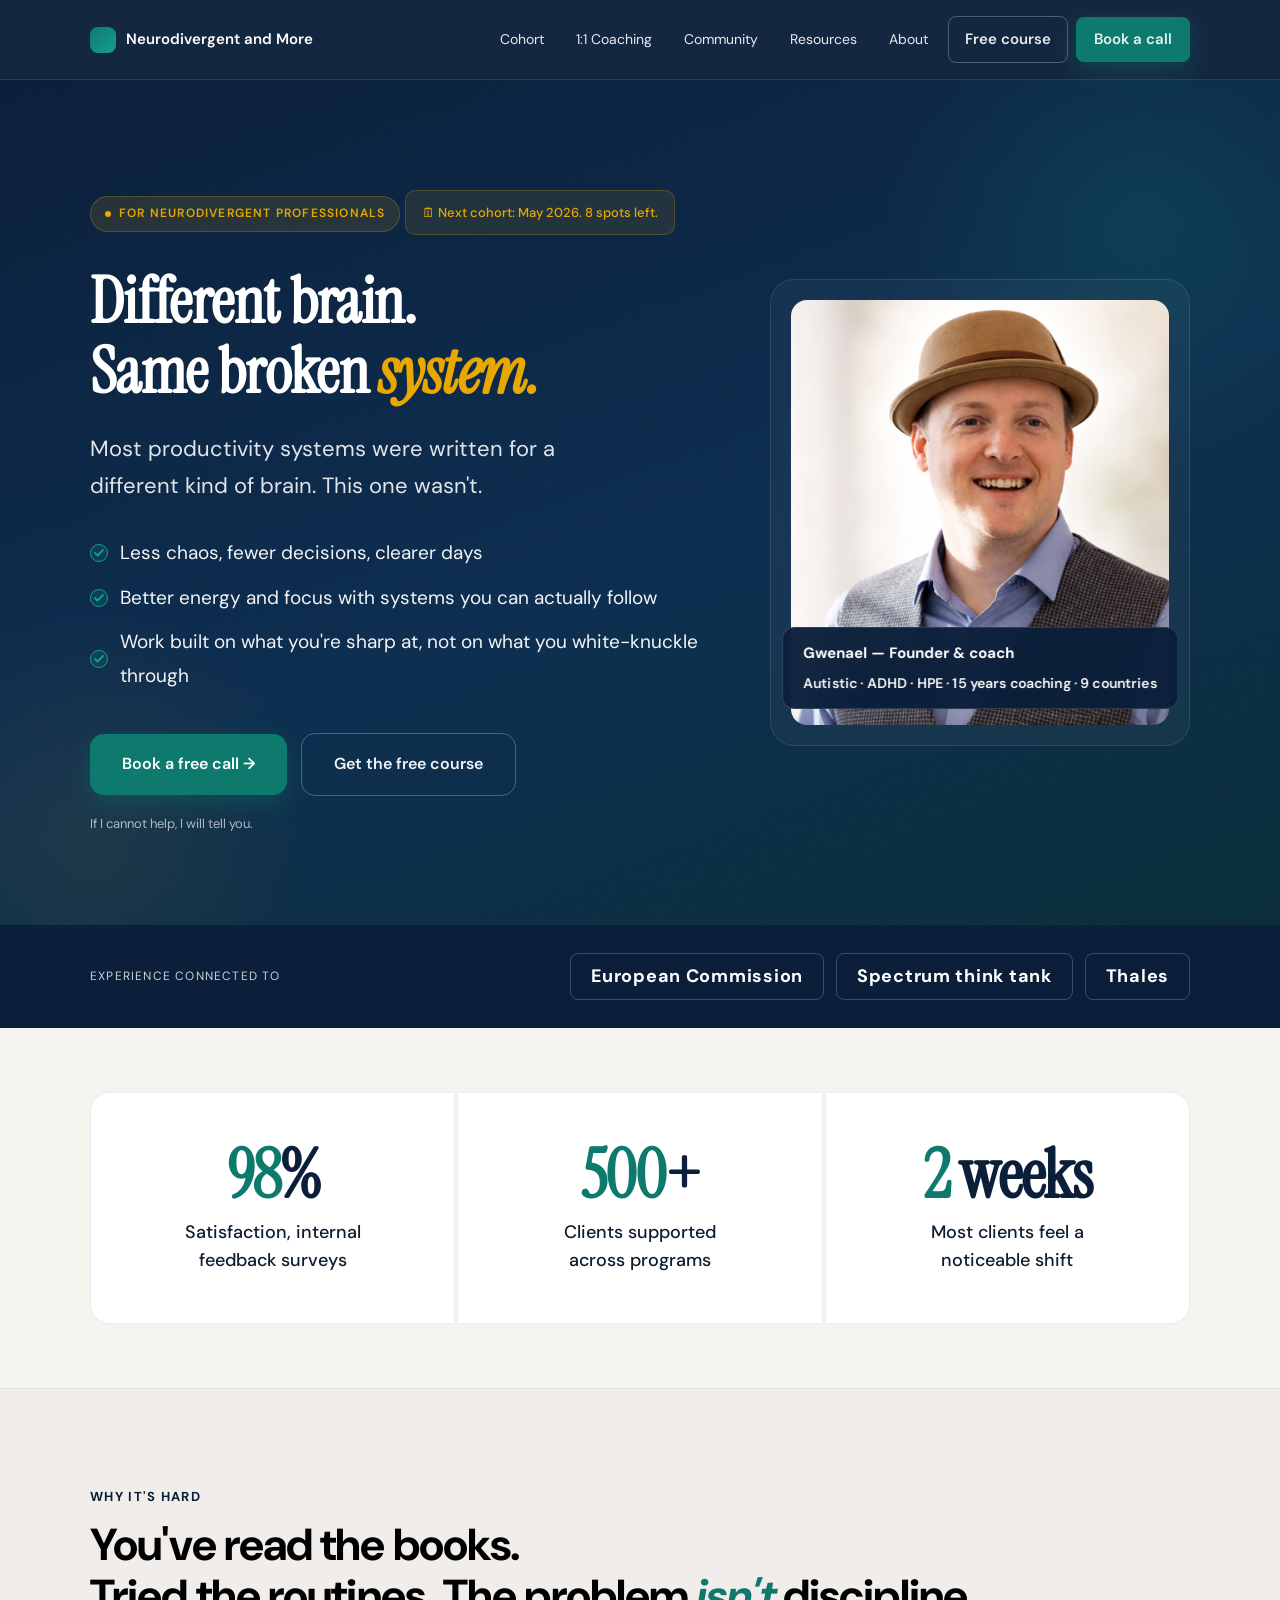
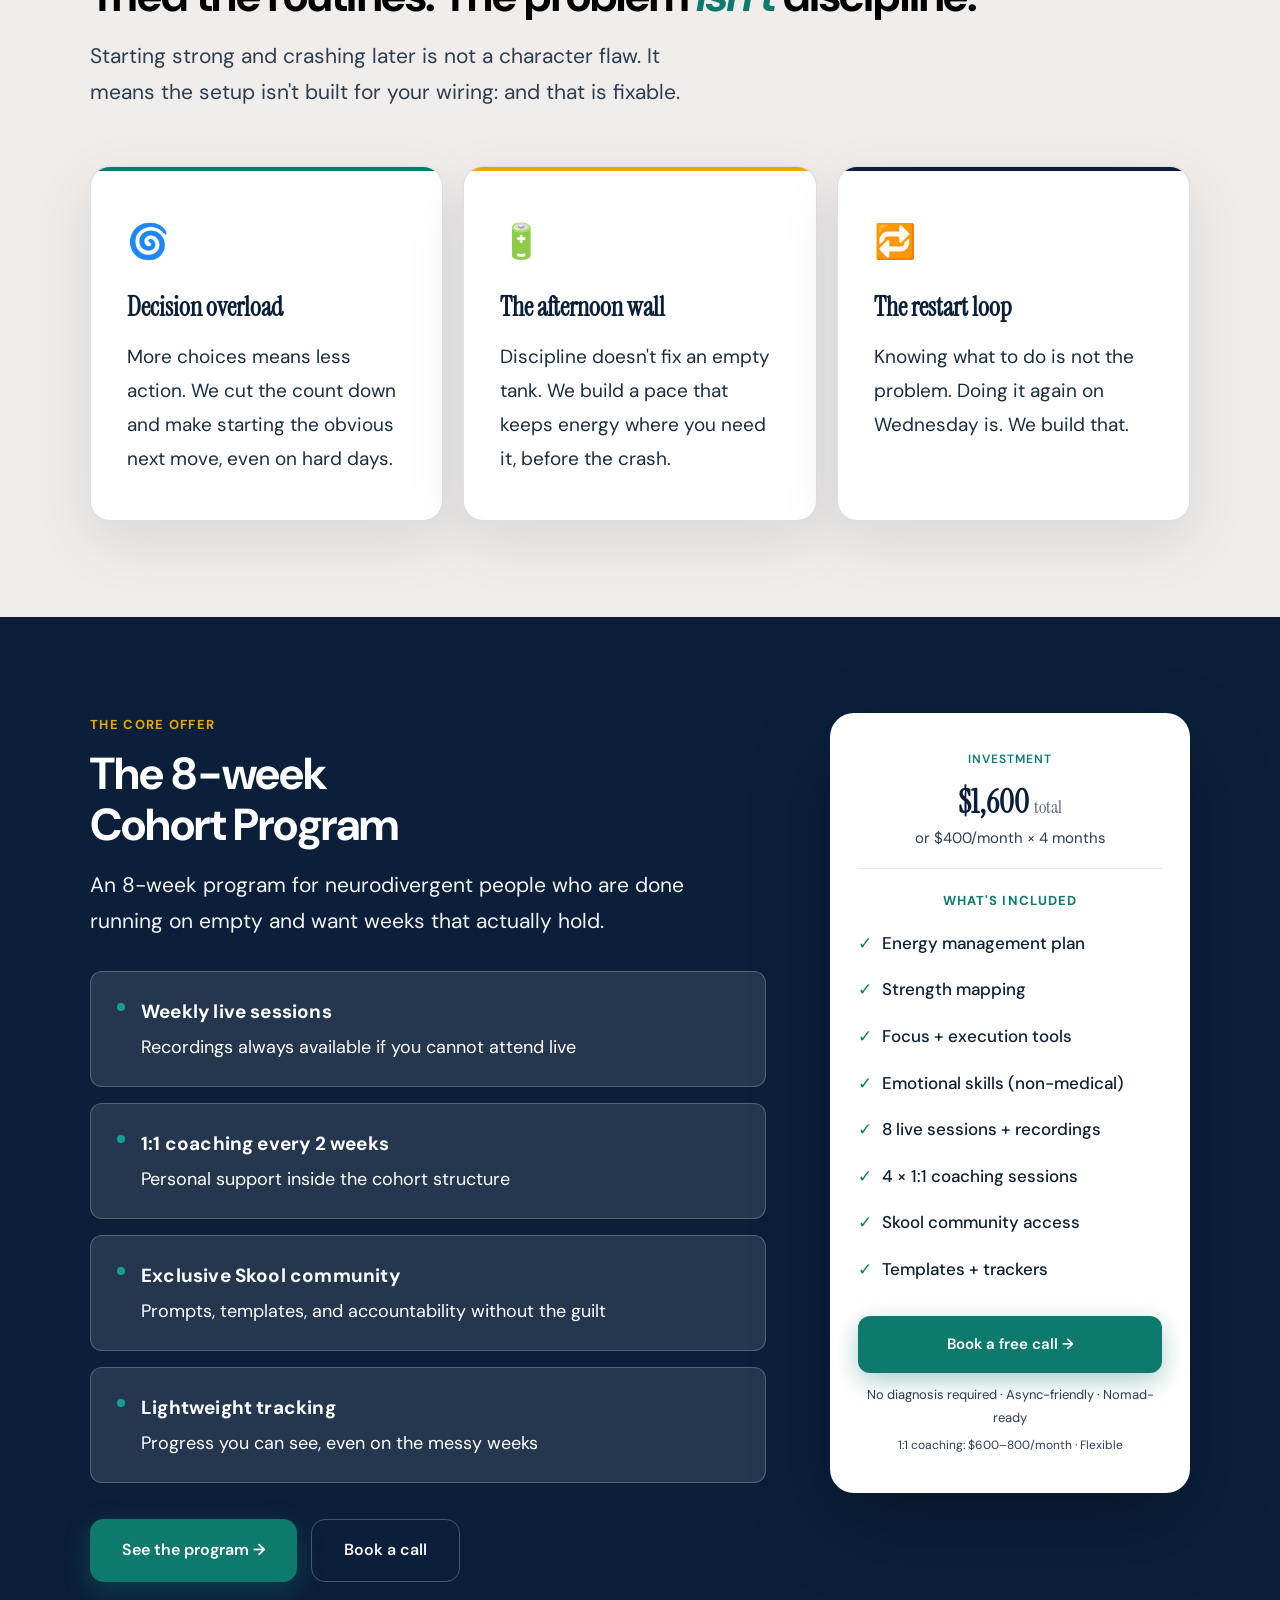
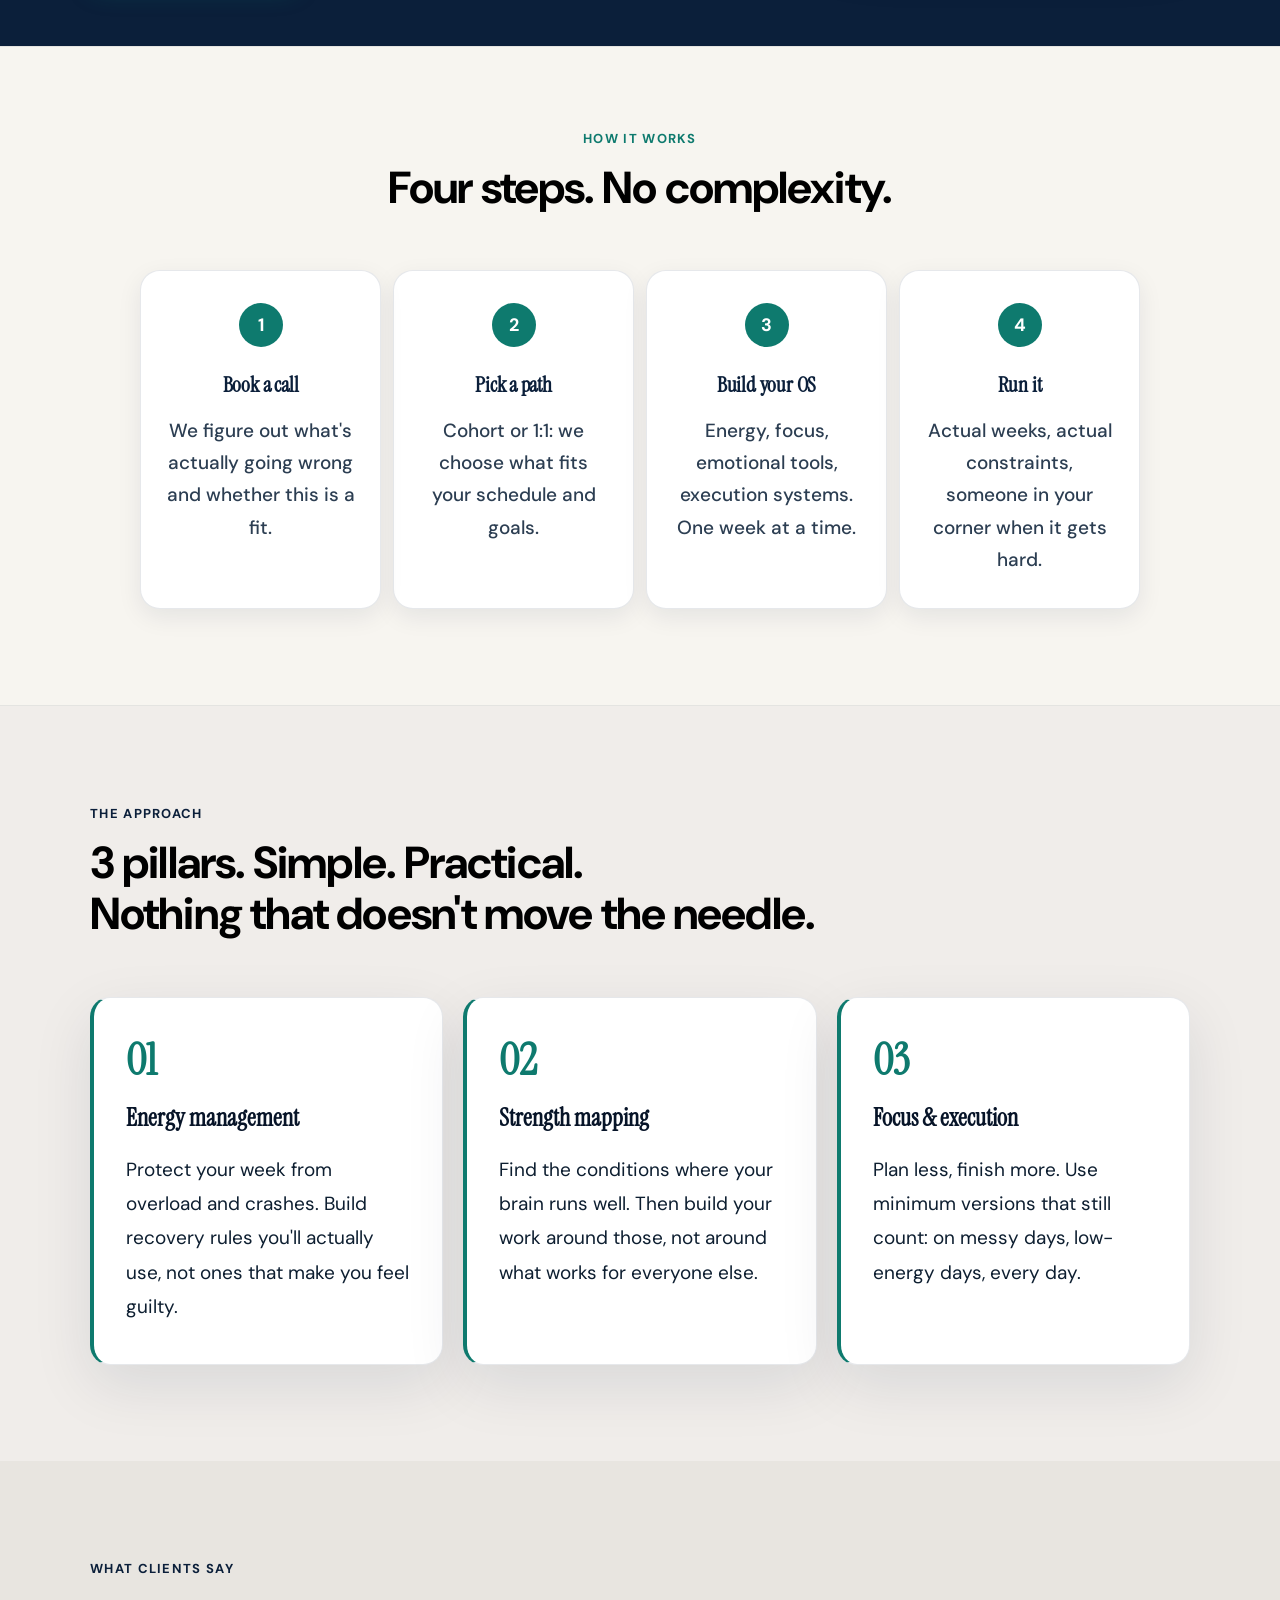
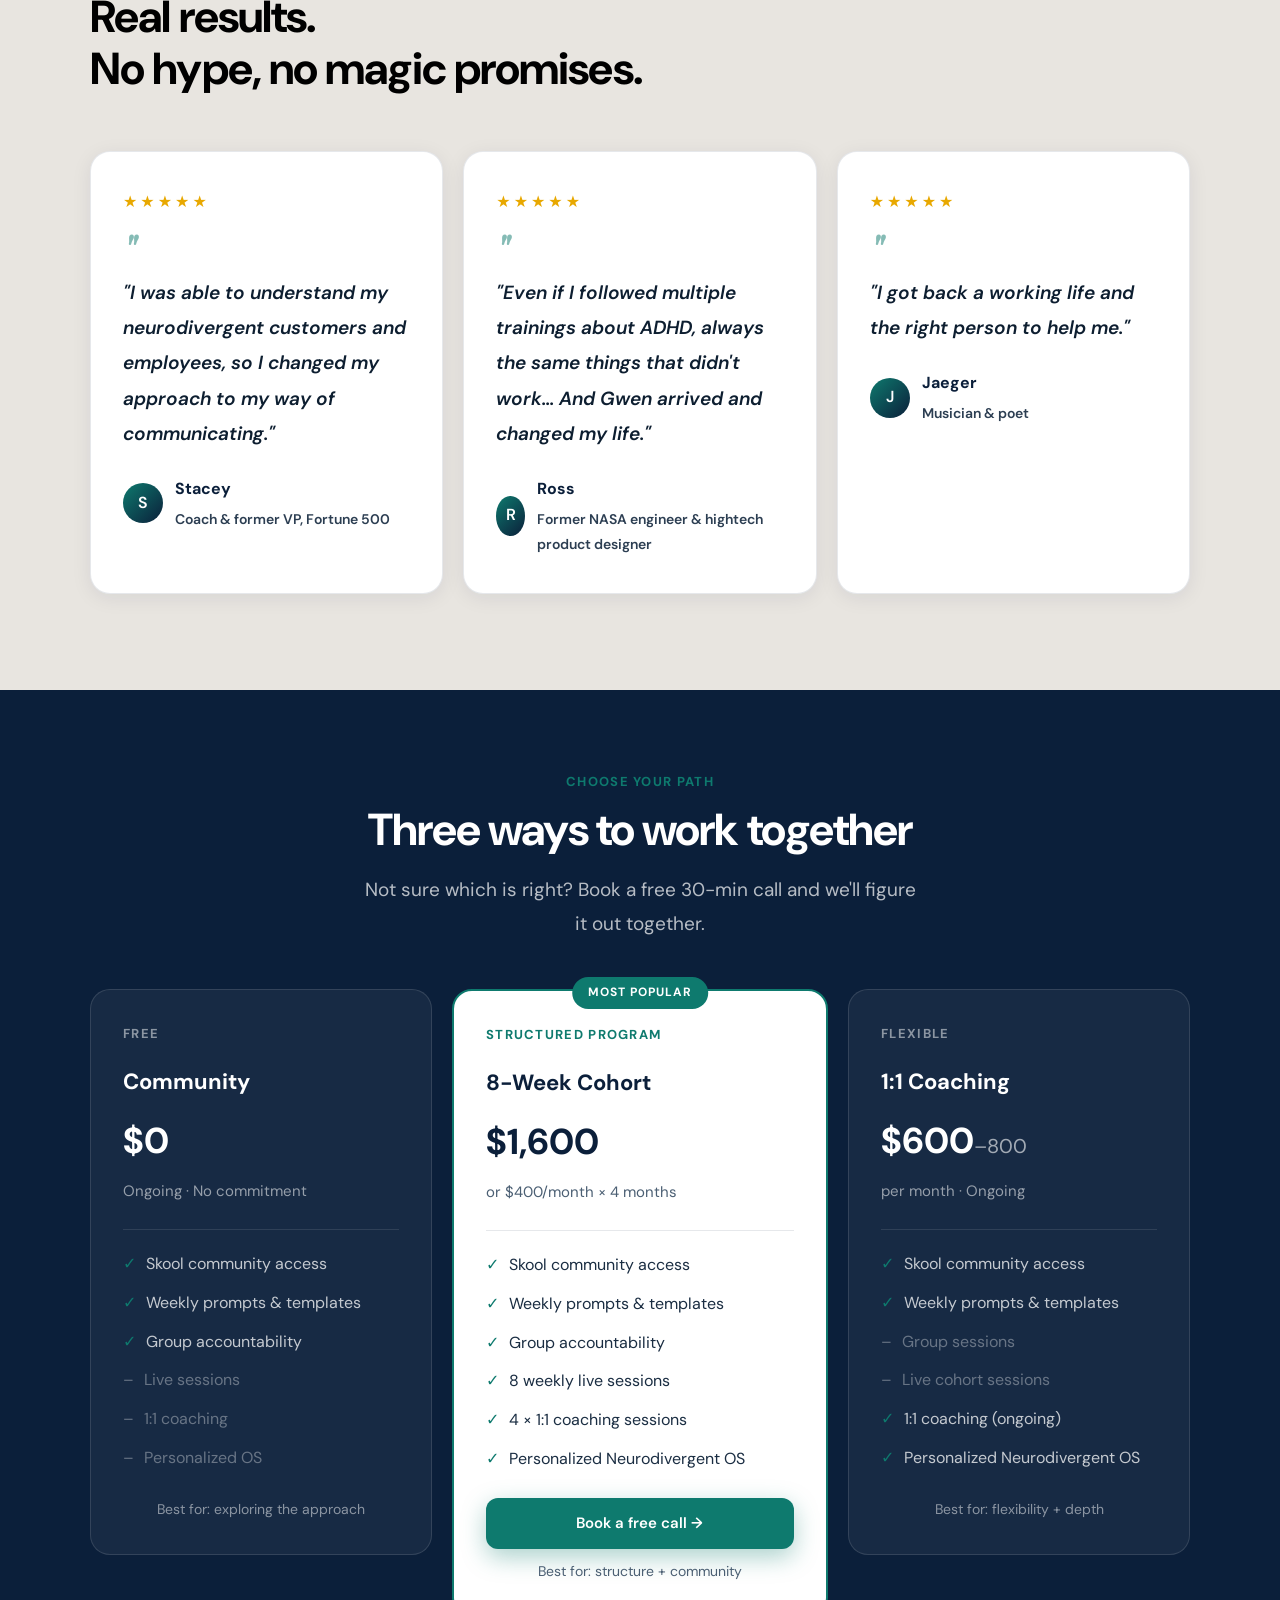
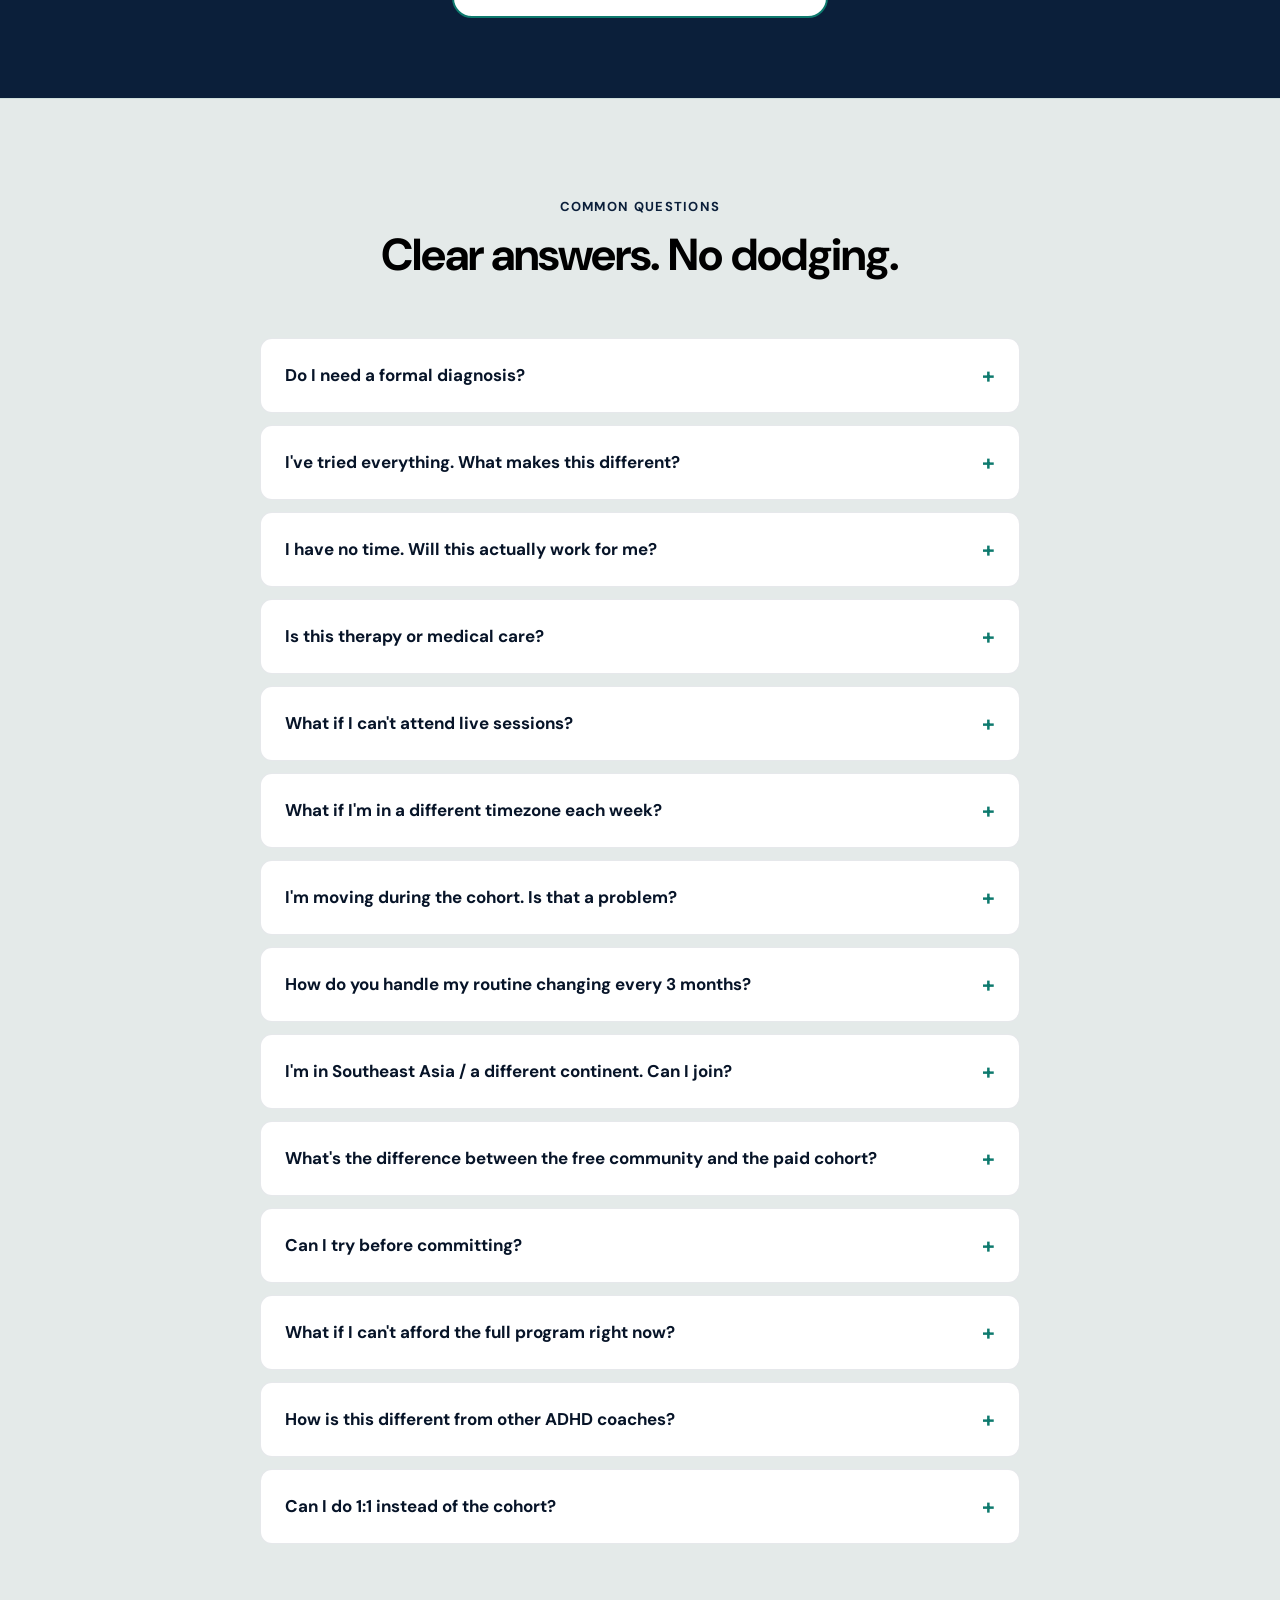
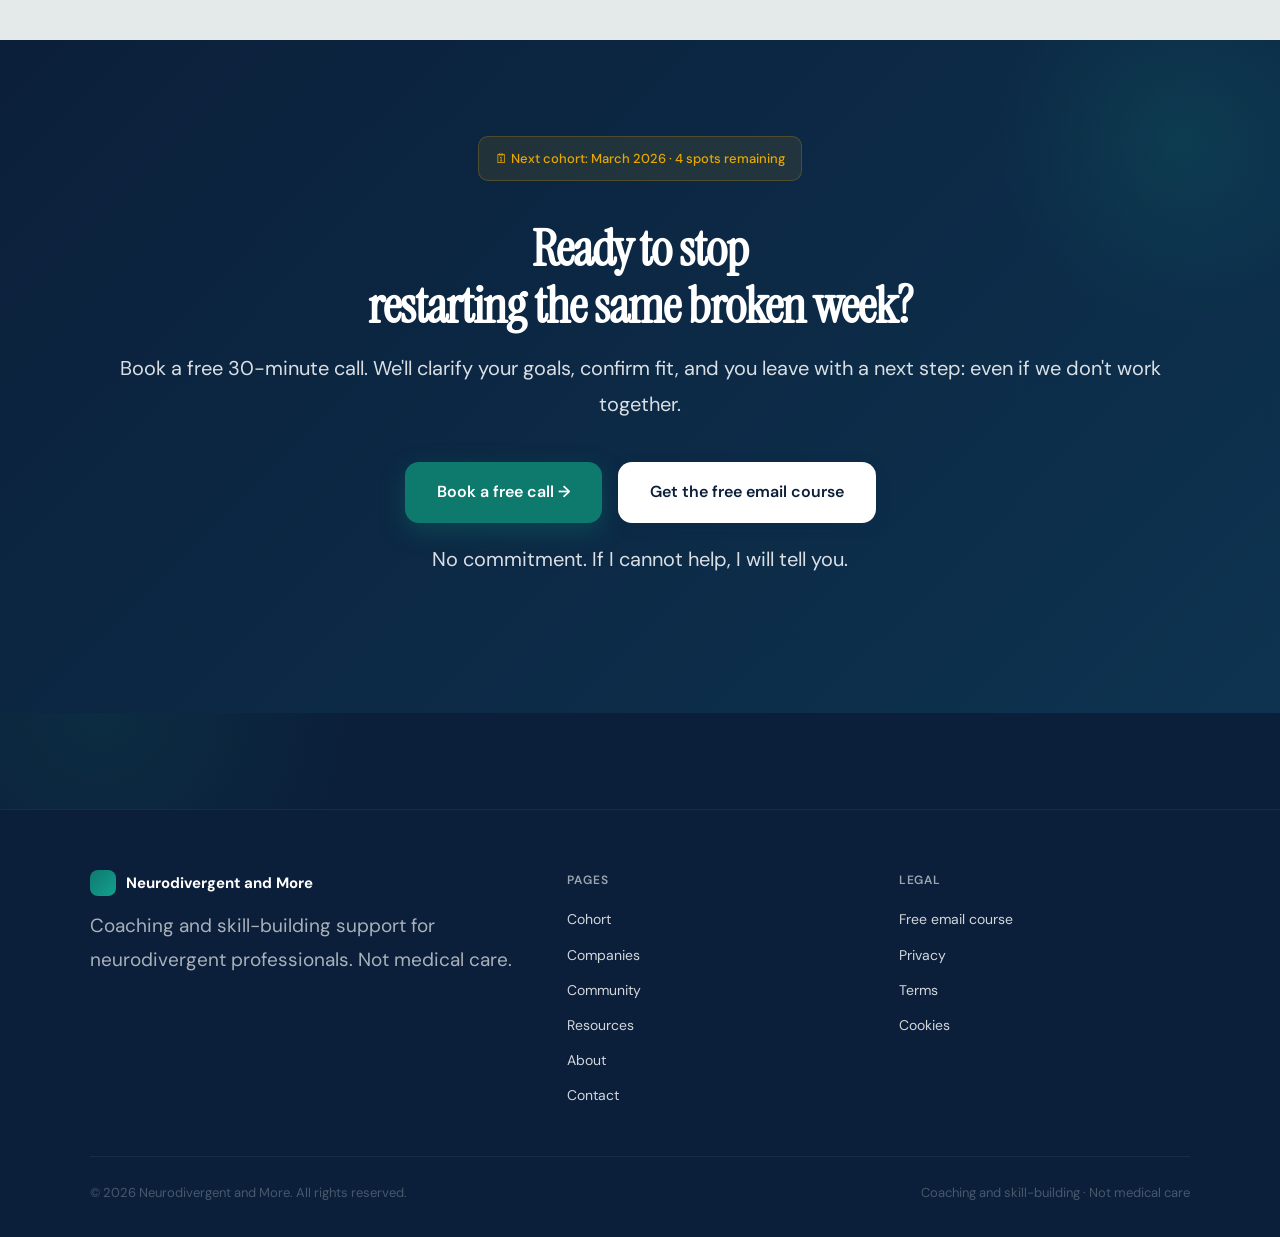
==== commit 91f2cc9e: "date change" ====
--- a/index.html
+++ b/index.html
@@ -1014,7 +1014,7 @@
             <div class="hero-eyebrow">For neurodivergent professionals</div>
 
             <div class="cohort-alert">
-              🗓 Next cohort: March 2026. 4 spots left.
+              🗓 Next cohort: May 2026. 8 spots left.
             </div>
 
             <h1>
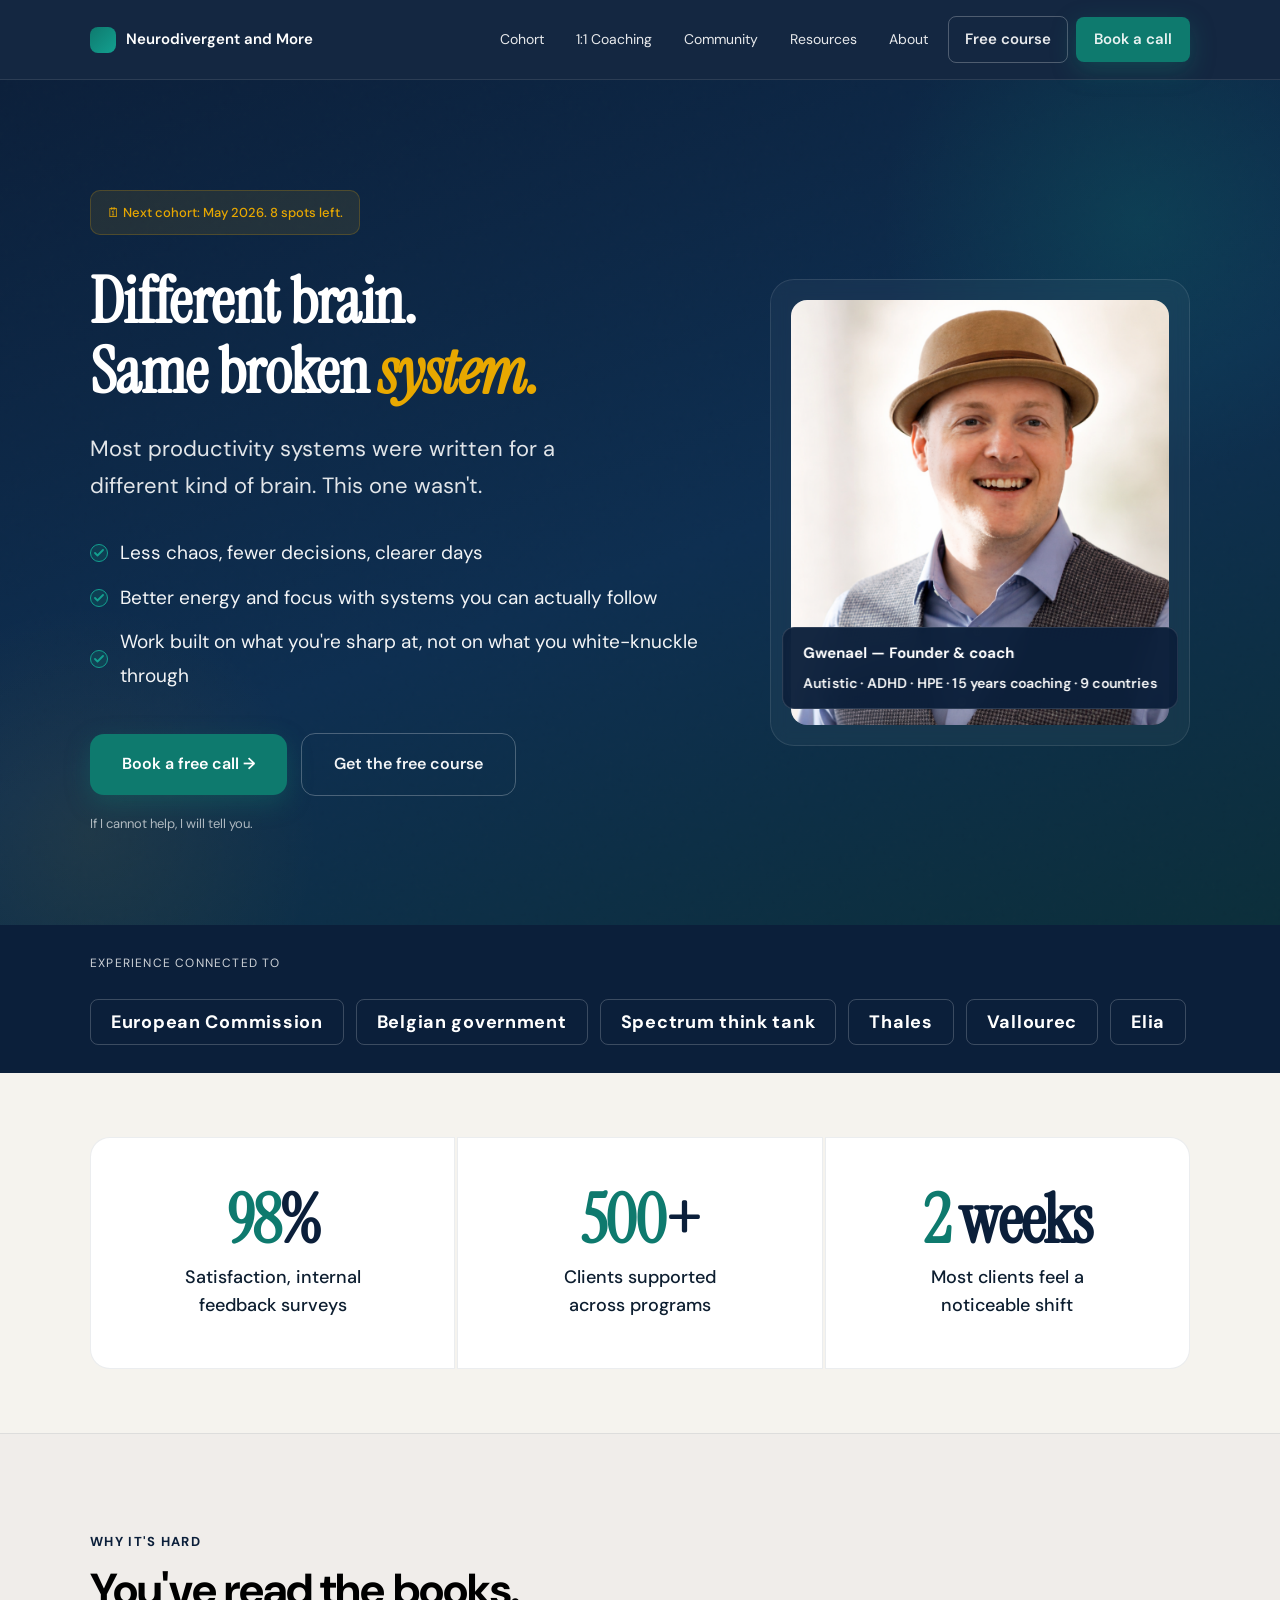
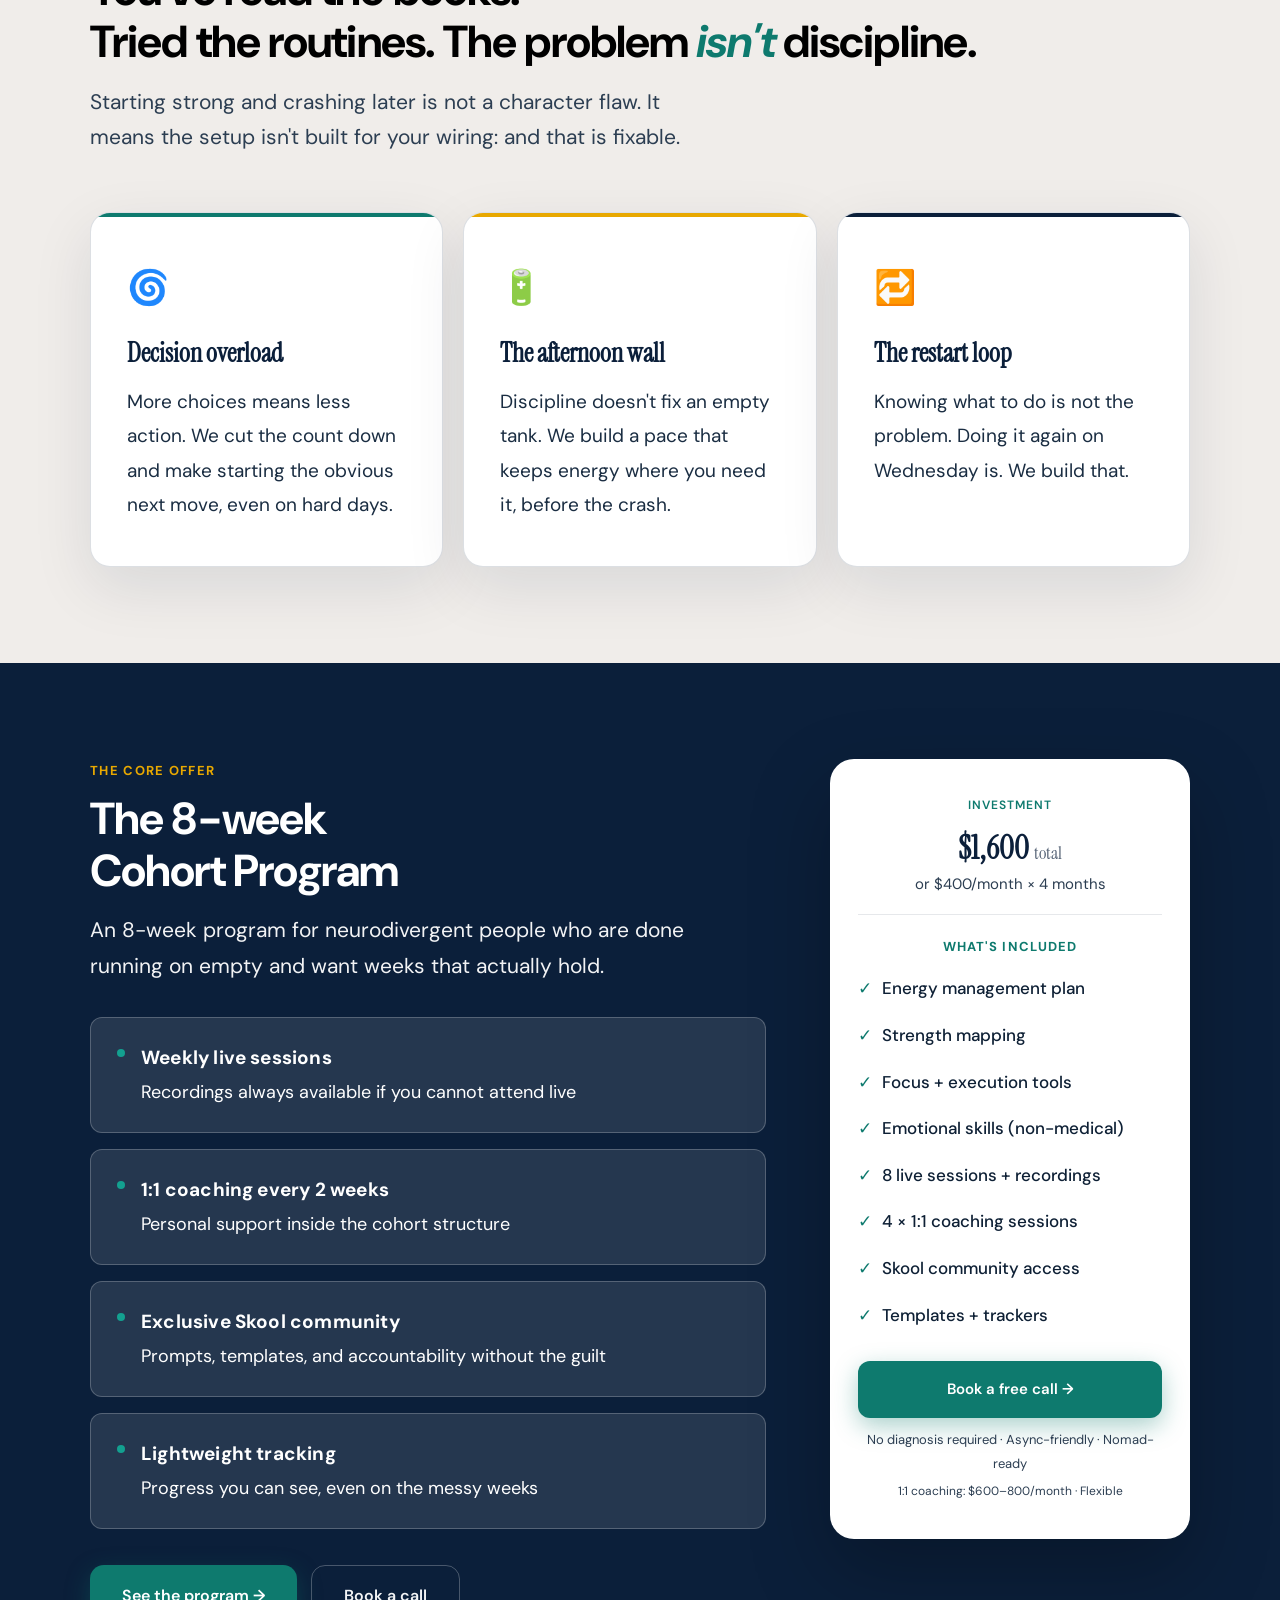
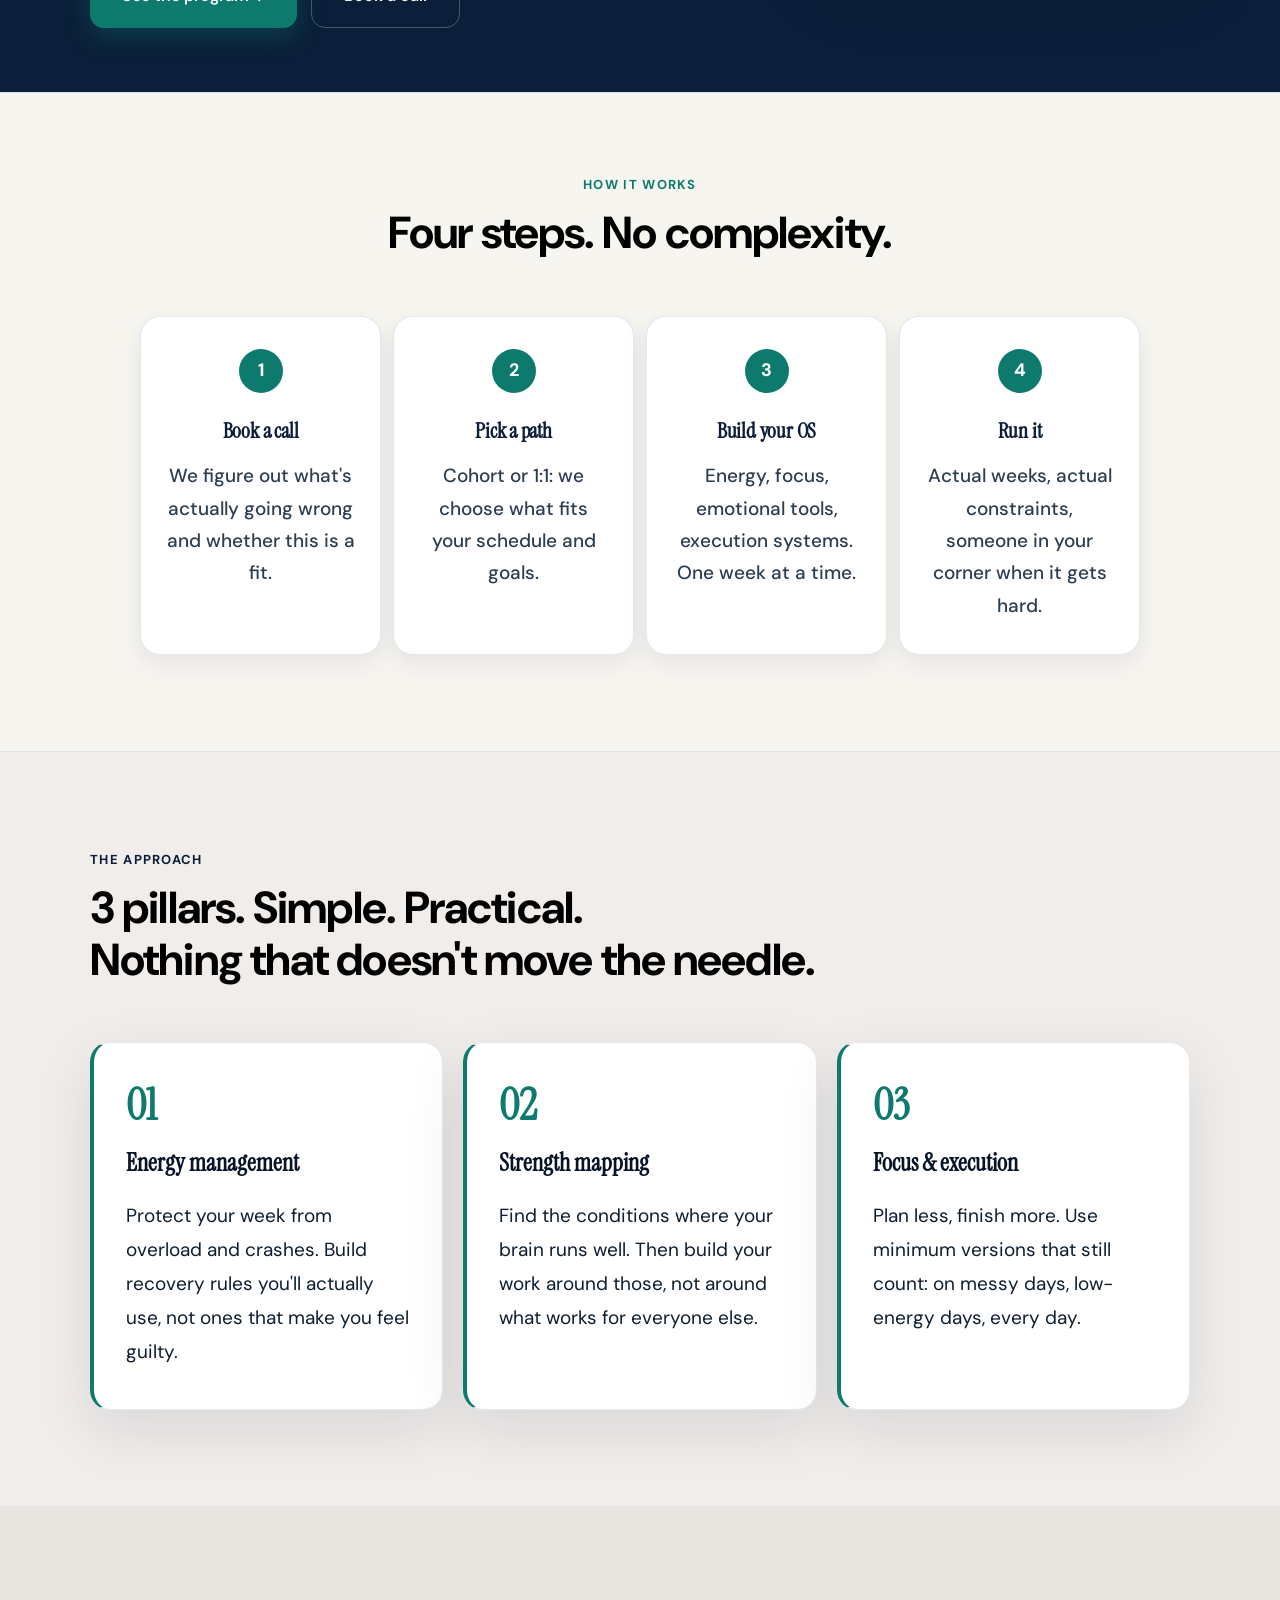
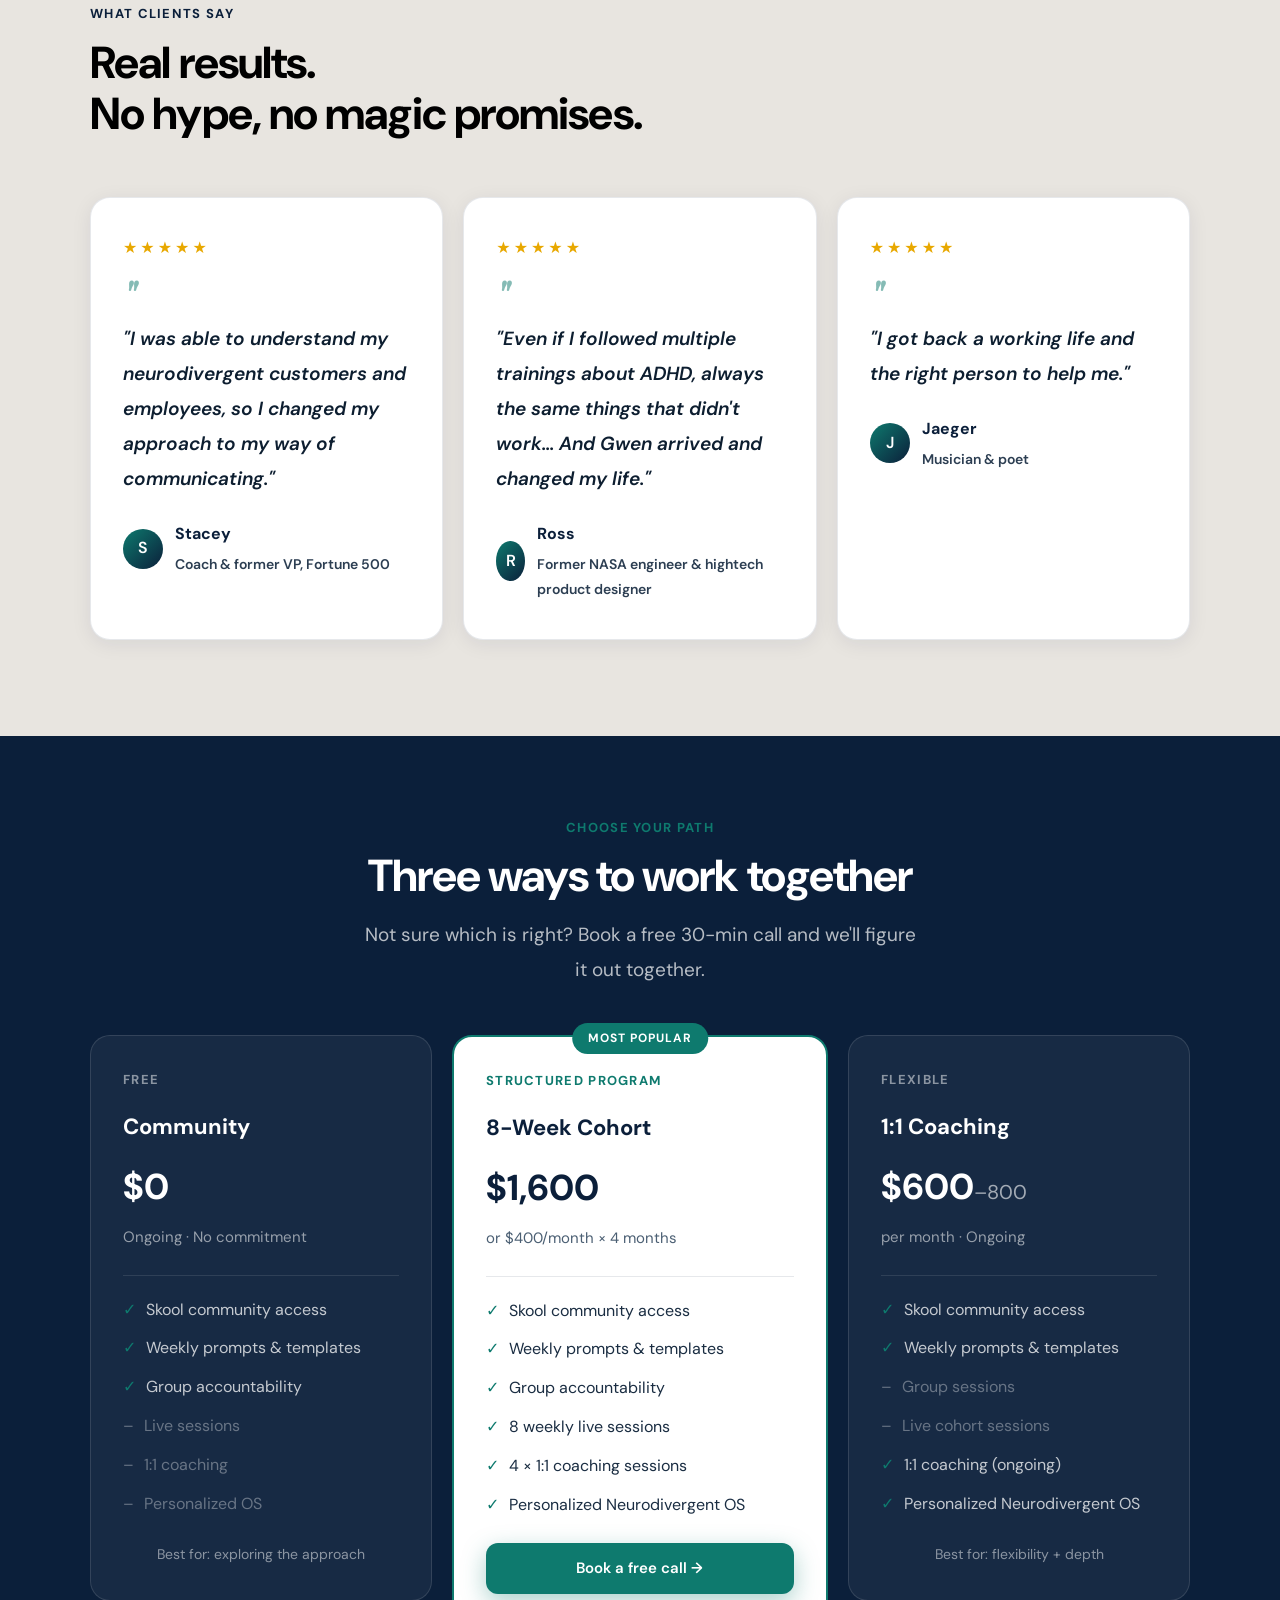
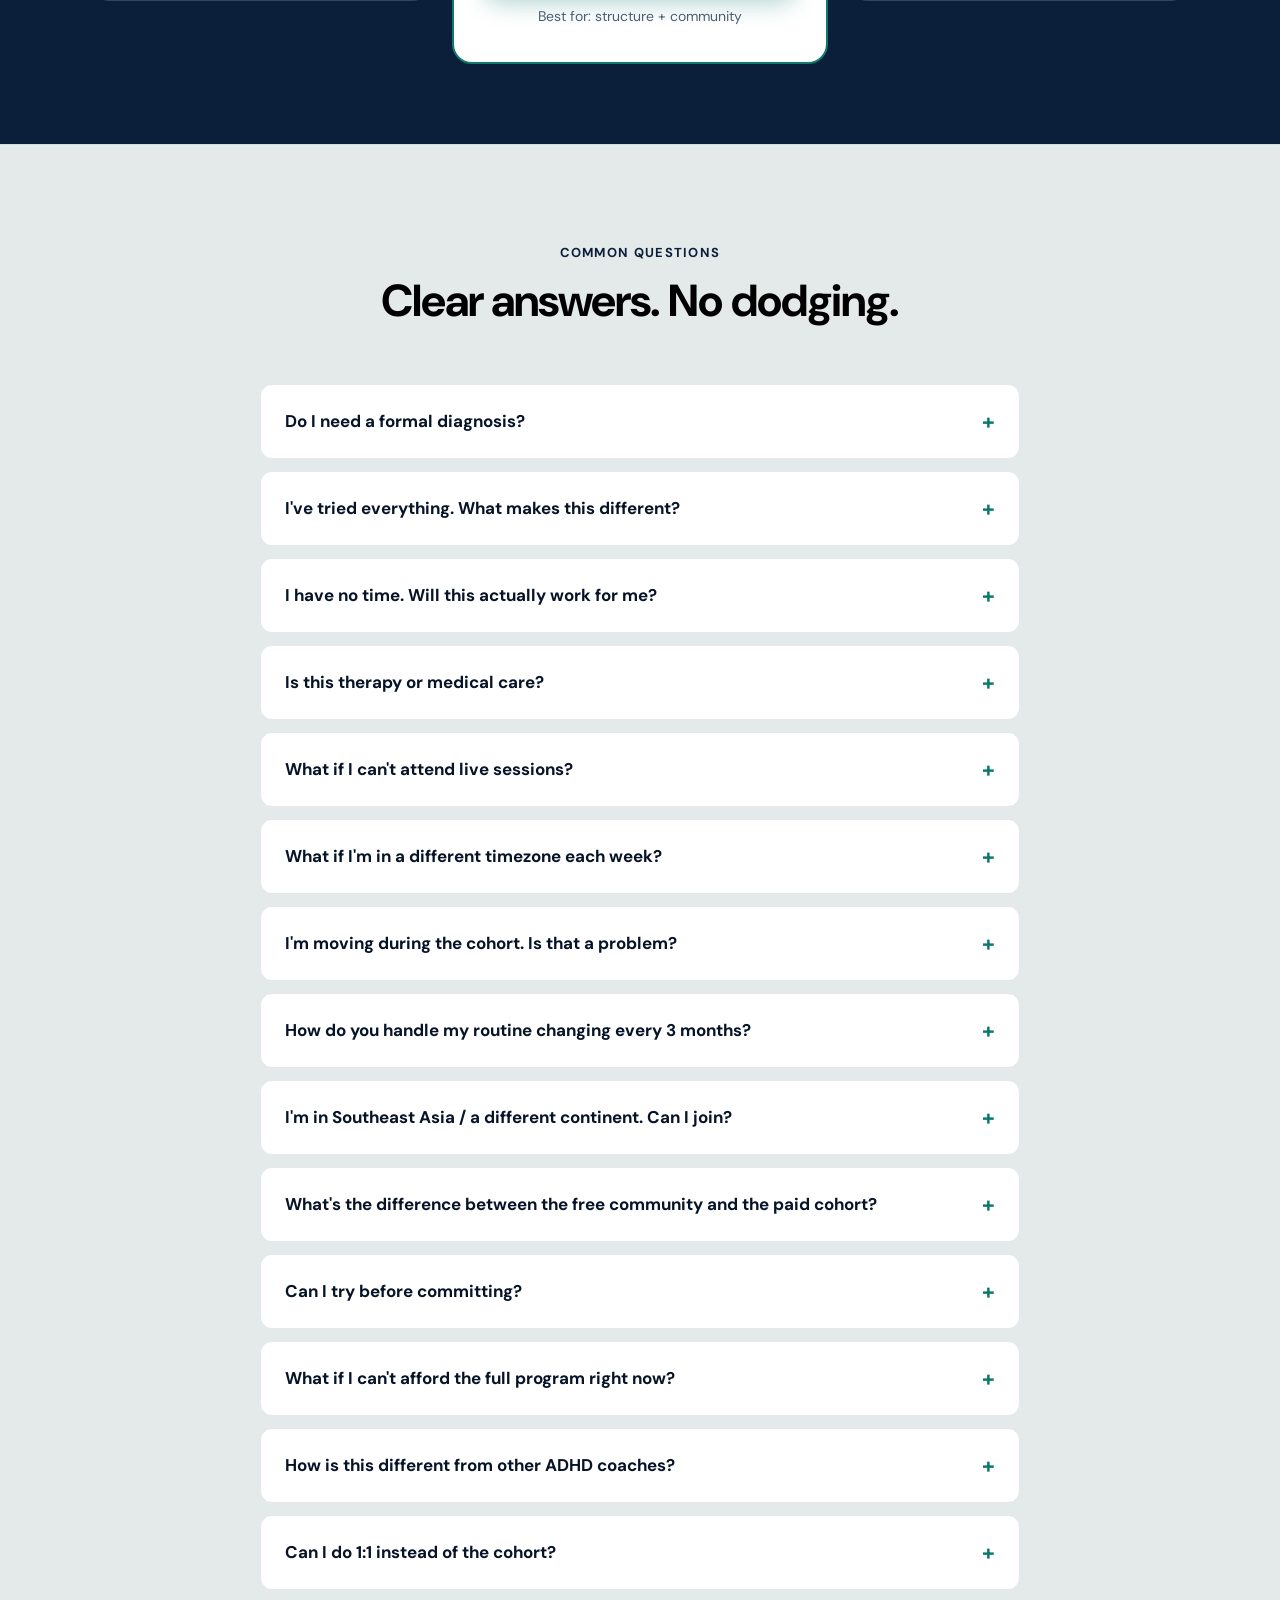
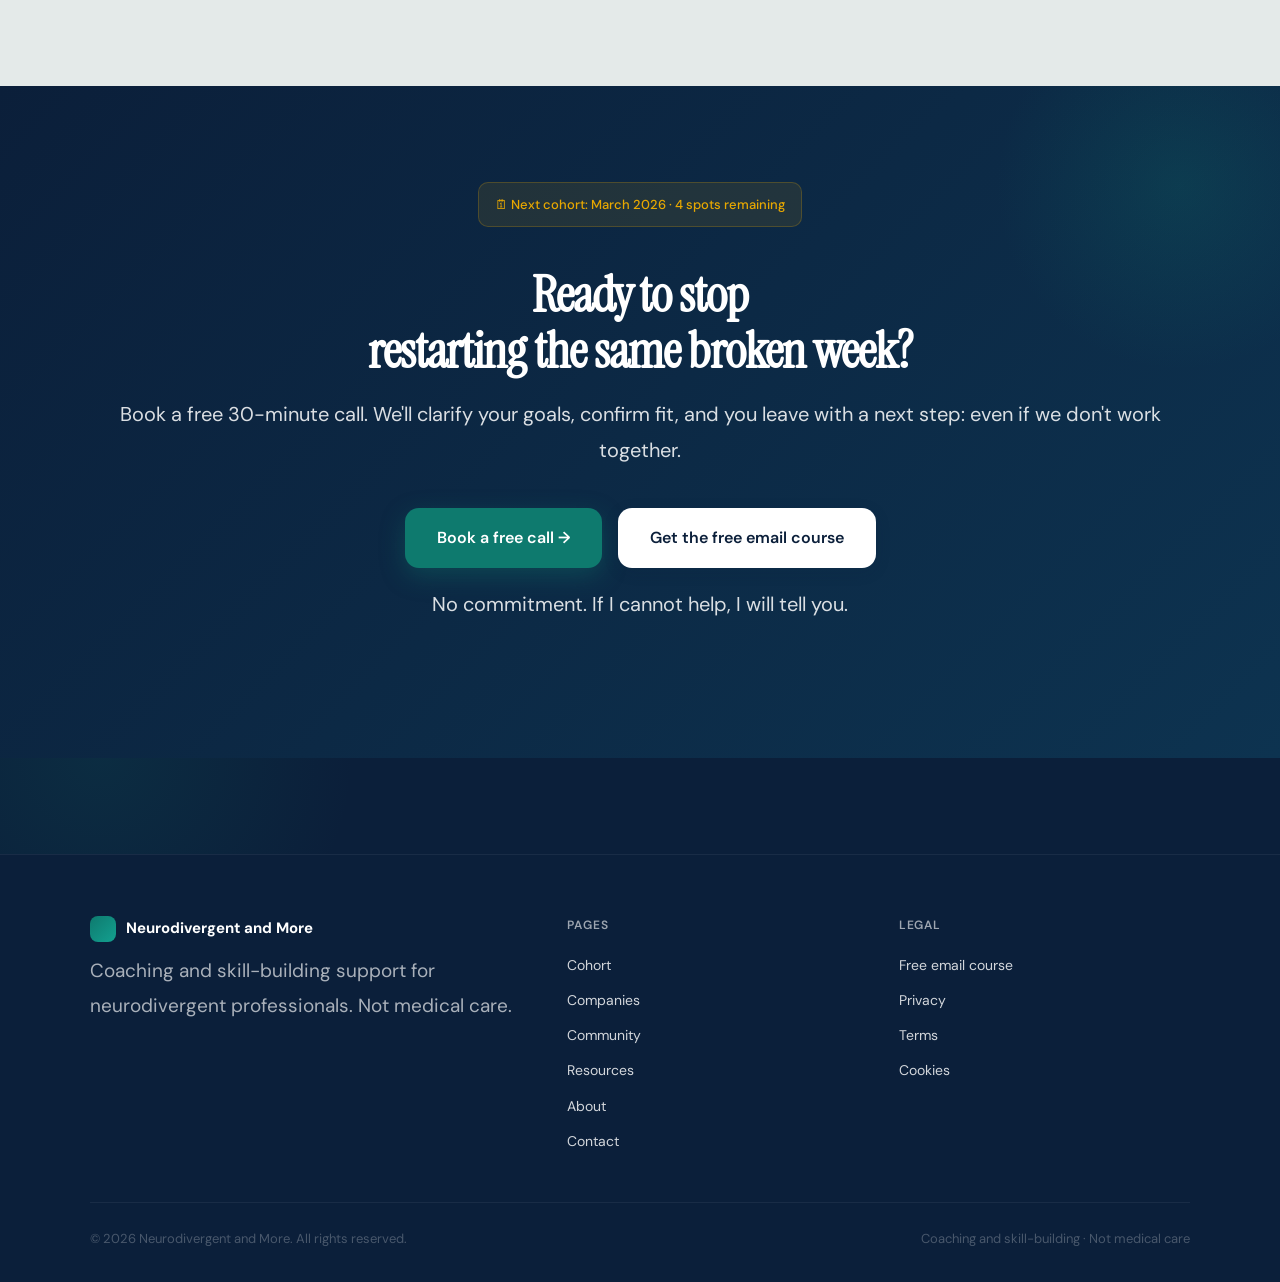
==== commit b67b66ab: "community update" ====
--- a/index.html
+++ b/index.html
@@ -1011,7 +1011,6 @@
         <div class="hero-inner">
 
           <div class="hero-copy">
-            <div class="hero-eyebrow">For neurodivergent professionals</div>
 
             <div class="cohort-alert">
               🗓 Next cohort: May 2026. 8 spots left.
@@ -1071,8 +1070,12 @@
           <span class="proof-label">Experience connected to</span>
           <div class="proof-logos">
             <span class="proof-org">European Commission</span>
+            <span class="proof-org">Belgian government</span>
             <span class="proof-org">Spectrum think tank</span>
             <span class="proof-org">Thales</span>
+            <span class="proof-org">Vallourec</span>
+            <span class="proof-org">Elia</span>
+
           </div>
         </div>
       </div>
